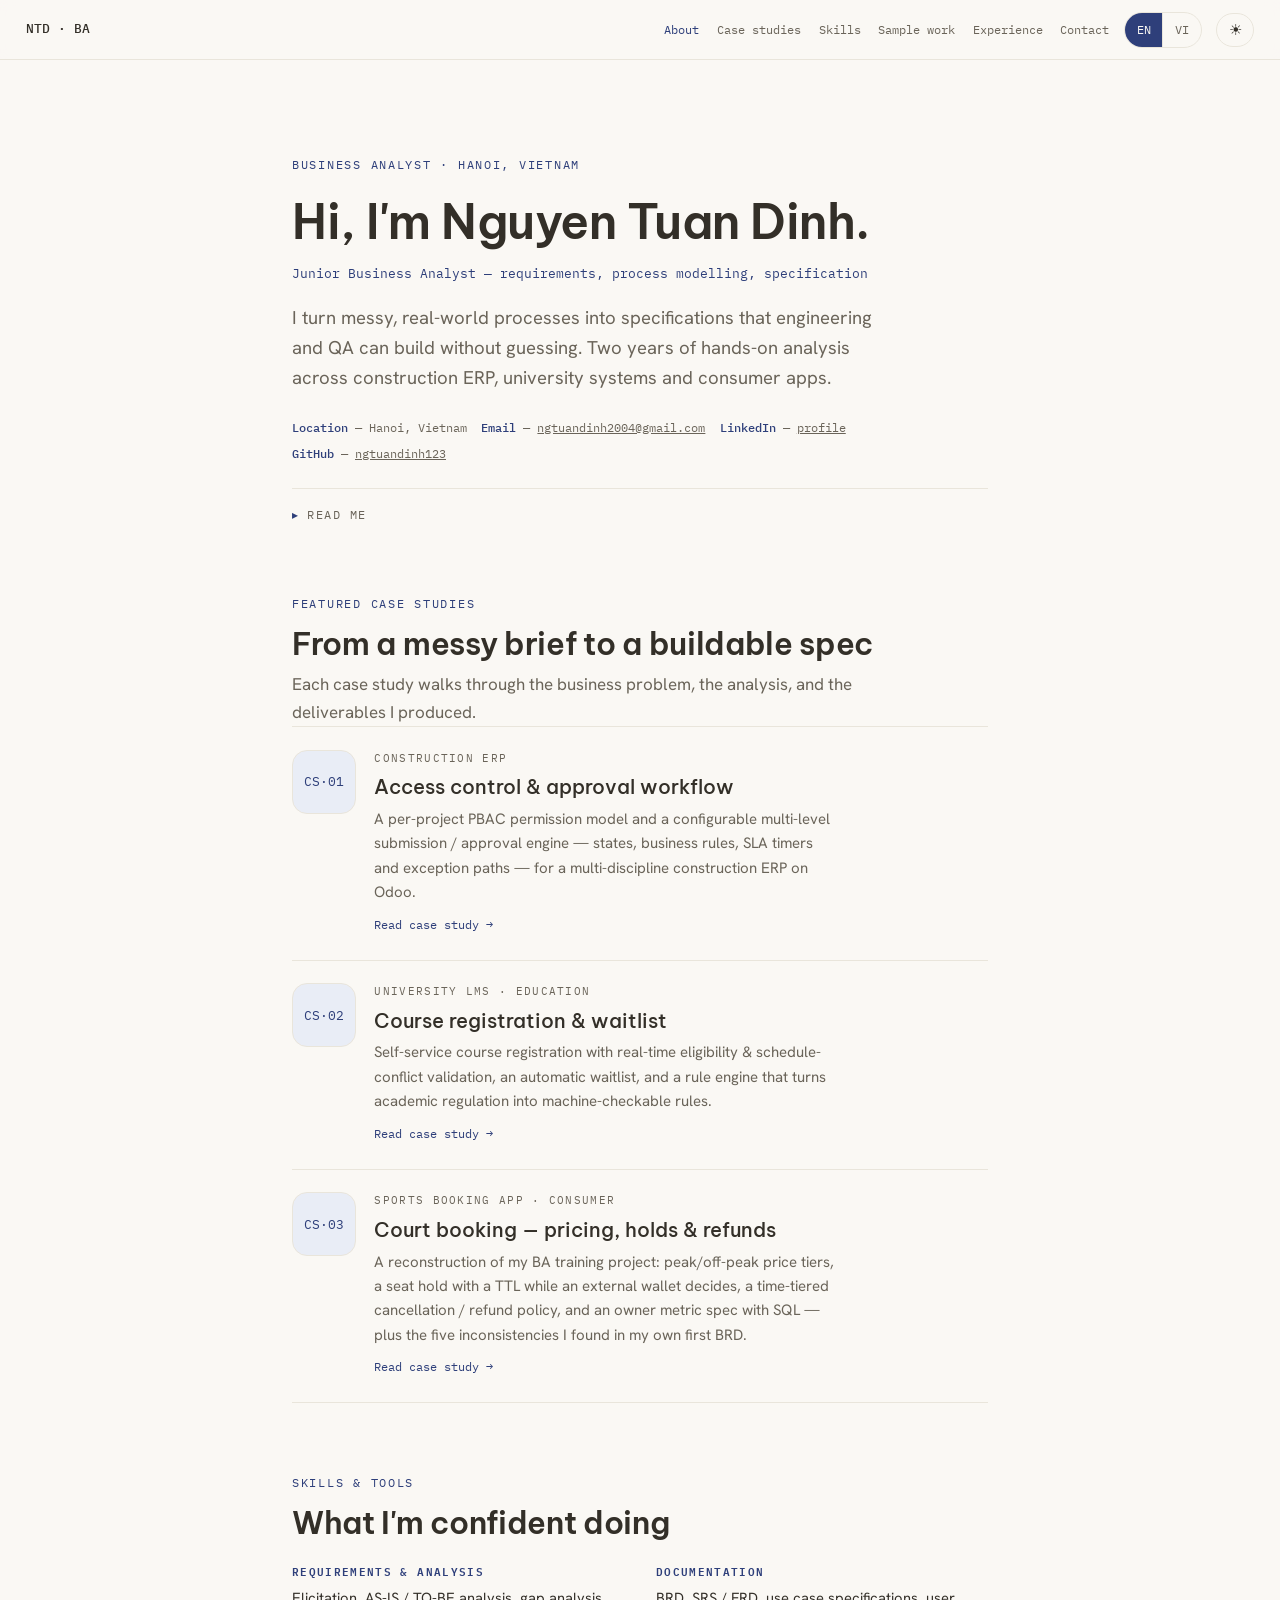
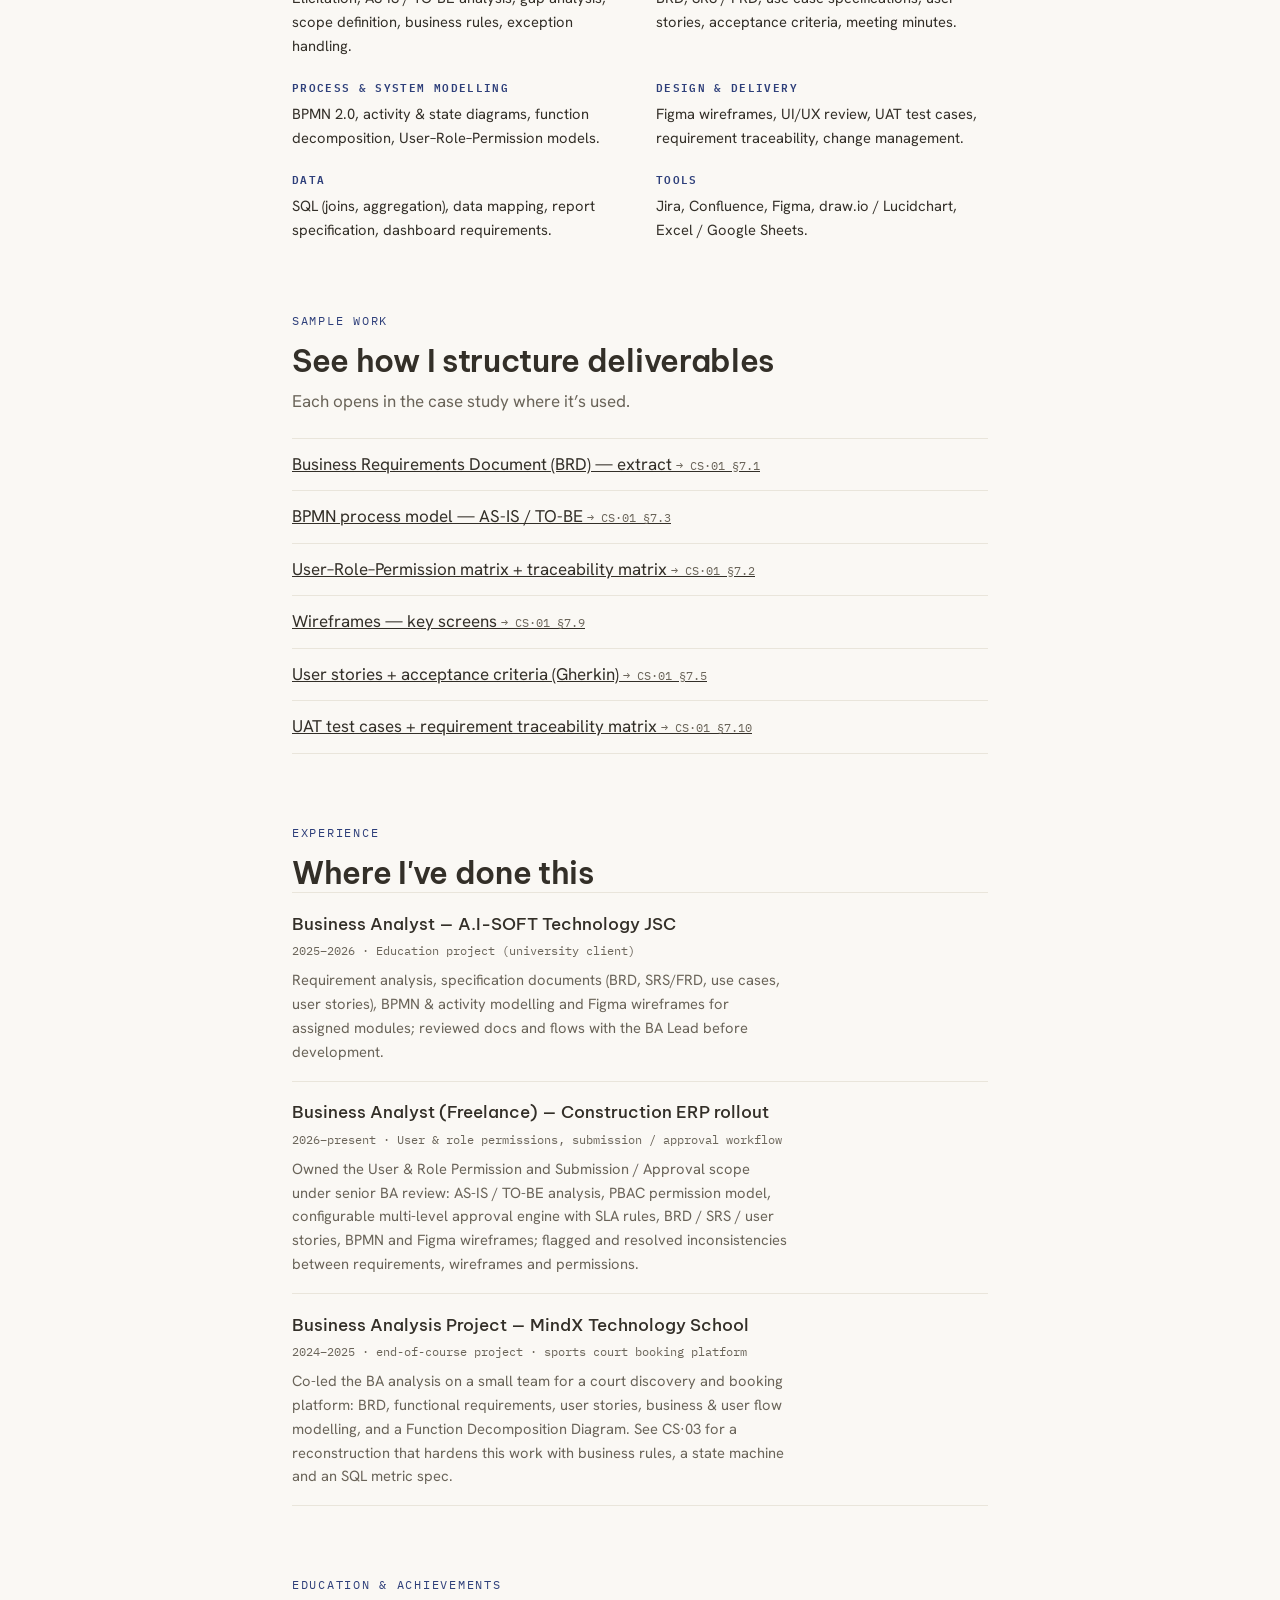
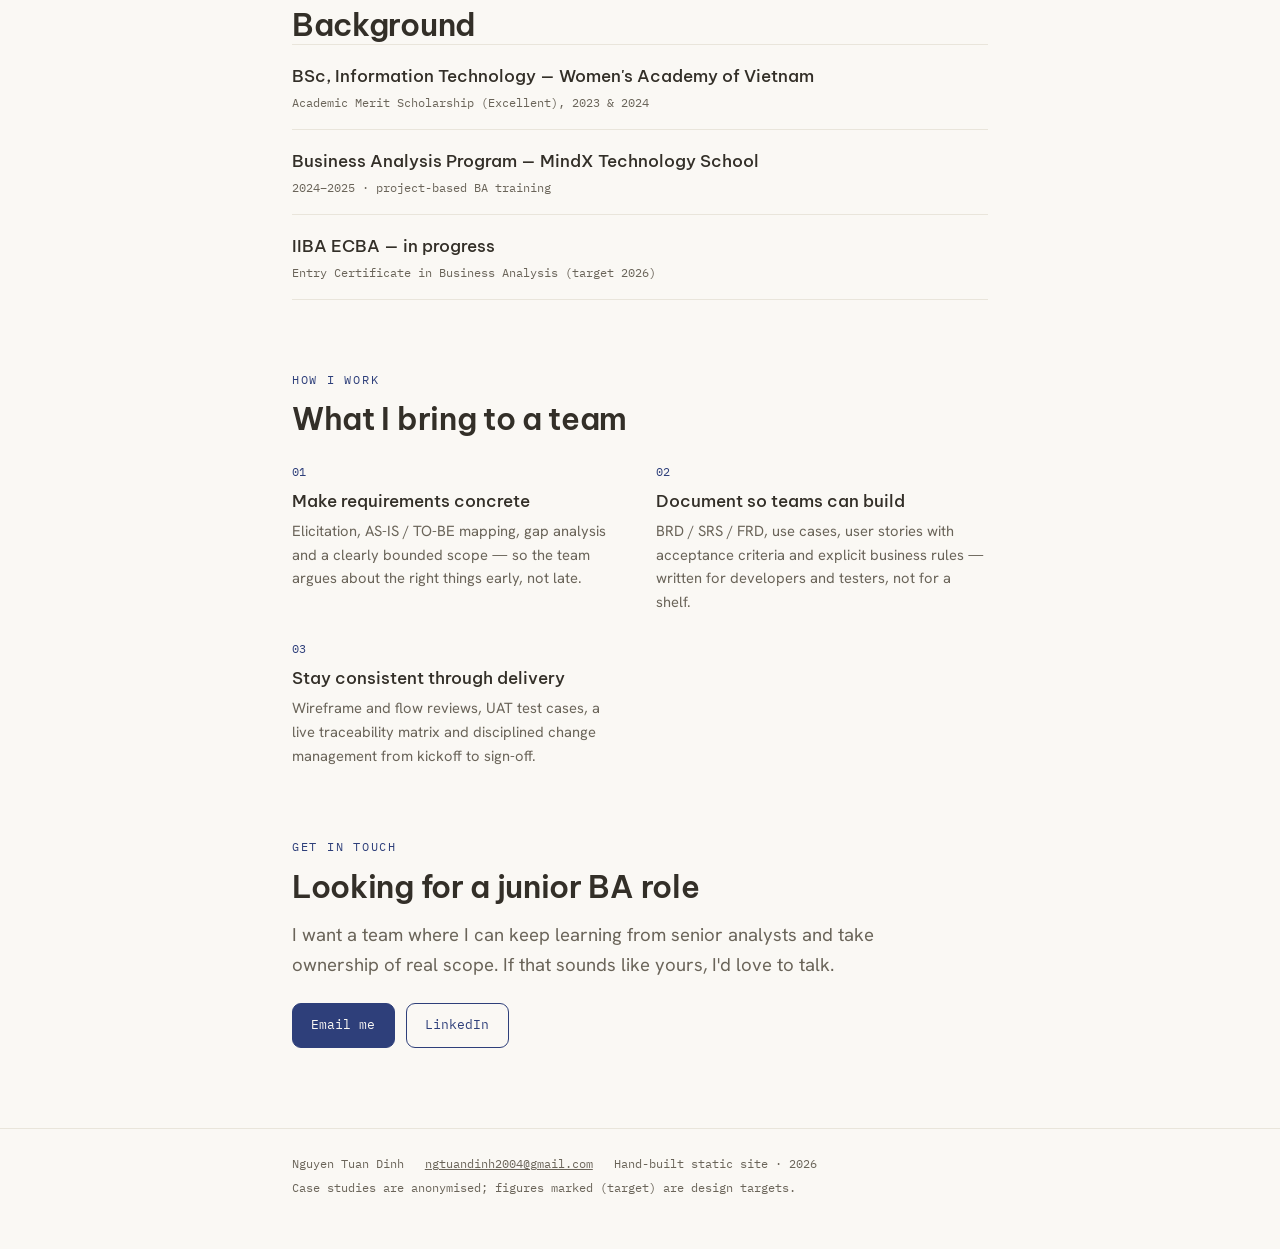
==== index.html @ 75a0de26 "Round-10 fixes: the last three orphans - CS3 AC-BK-03 (:801) and TC-03 (:899): VI still said Bấm "Đặ" ====
<!doctype html>
<html lang="en">
<head>
<meta charset="utf-8">
<meta name="viewport" content="width=device-width, initial-scale=1">
<title>Nguyễn Tuấn Định (Nguyen Tuan Dinh) — Business Analyst</title>
<meta name="description" content="Portfolio of Nguyễn Tuấn Định (Nguyen Tuan Dinh), a junior Business Analyst in Hanoi — requirements, process modelling and specification. Three end-to-end case studies.">
<meta property="og:type" content="website">
<meta property="og:site_name" content="Nguyễn Tuấn Định — BA Portfolio">
<meta property="og:title" content="Nguyễn Tuấn Định (Nguyen Tuan Dinh) — Business Analyst">
<meta property="og:description" content="Portfolio of Nguyễn Tuấn Định (Nguyen Tuan Dinh), a junior Business Analyst in Hanoi — requirements, process modelling and specification. Three end-to-end case studies.">
<meta property="og:url" content="https://ngtuandinh123.github.io/portfolio/">
<meta property="og:image" content="https://ngtuandinh123.github.io/portfolio/assets/og-card.png">
<meta name="twitter:card" content="summary_large_image">
<meta name="twitter:title" content="Nguyễn Tuấn Định (Nguyen Tuan Dinh) — Business Analyst">
<meta name="twitter:description" content="Portfolio of Nguyễn Tuấn Định (Nguyen Tuan Dinh), a junior Business Analyst in Hanoi — requirements, process modelling and specification. Three end-to-end case studies.">
<meta name="twitter:image" content="https://ngtuandinh123.github.io/portfolio/assets/og-card.png">
<link rel="preconnect" href="https://fonts.googleapis.com">
<link rel="preconnect" href="https://fonts.gstatic.com" crossorigin>
<link rel="stylesheet" href="https://fonts.googleapis.com/css2?family=Be+Vietnam+Pro:wght@400;500;600&family=Hanken+Grotesk:wght@400;500&family=IBM+Plex+Mono:wght@400;500&display=swap">
<link rel="stylesheet" href="assets/styles.css?v=31">
<script src="assets/app.js?v=31"></script>
</head>
<body>
<a class="skip" href="#main"><span data-lang="en">Skip to content</span><span data-lang="vi">Tới nội dung chính</span></a>

<nav class="nav">
  <a class="mark" href="index.html">NTD&nbsp;·&nbsp;BA</a>
  <span class="links">
    <a href="#about"><span data-lang="en">About</span><span data-lang="vi">Giới thiệu</span></a>
    <a href="#work"><span data-lang="en">Case studies</span><span data-lang="vi">Case study</span></a>
    <a href="#skills"><span data-lang="en">Skills</span><span data-lang="vi">Kỹ năng</span></a>
    <a href="#samples"><span data-lang="en">Sample work</span><span data-lang="vi">Sản phẩm mẫu</span></a>
    <a href="#experience"><span data-lang="en">Experience</span><span data-lang="vi">Kinh nghiệm</span></a>
    <a href="#contact"><span data-lang="en">Contact</span><span data-lang="vi">Liên hệ</span></a>
  </span>
  <span class="seg" role="group" aria-label="Language">
    <button type="button" data-set-lang="en">EN</button>
    <button type="button" data-set-lang="vi">VI</button>
  </span>
  <button class="tgl" type="button" data-toggle-theme aria-label="Toggle theme">☀</button>
</nav>

<main id="main">
  <div class="wrap">

    <!-- ABOUT / HERO -->
    <section class="hero sec" id="about" style="padding-top:clamp(2rem,5vw,3rem)">
      <p class="kicker">Business Analyst · <span data-lang="en">Hanoi, Vietnam</span><span data-lang="vi">Hà Nội, Việt Nam</span></p>
      <h1><span data-lang="en">Hi, I'm Nguyen Tuan Dinh.</span><span data-lang="vi">Xin chào, mình là Nguyễn Tuấn Định.</span></h1>
      <p class="role"><span data-lang="en">Junior Business Analyst — requirements, process modelling, specification</span><span data-lang="vi">Junior Business Analyst — phân tích yêu cầu, mô hình hoá quy trình, đặc tả</span></p>
      <p class="pitch lead">
        <span data-lang="en">I turn messy, real-world processes into specifications that engineering and QA can build without guessing. Two years of hands-on analysis across construction ERP, university systems and consumer apps.</span>
        <span data-lang="vi">Mình biến những quy trình thực tế còn rối thành tài liệu đặc tả rõ ràng — để dev và QA cứ thế làm, không phải đoán. Hai năm phân tích thực chiến trên ERP xây dựng, hệ thống đại học và ứng dụng người dùng cuối.</span>
      </p>

      <div class="chips" style="margin-top:1.5rem">
        <span><b><span data-lang="en">Location</span><span data-lang="vi">Địa điểm</span></b> — <span data-lang="en">Hanoi, Vietnam</span><span data-lang="vi">Hà Nội, Việt Nam</span></span>
        <span data-contact-item="email"><b>Email</b> — <a data-contact="email">email</a></span>
        <span data-contact-item="phone"><b><span data-lang="en">Phone</span><span data-lang="vi">Điện thoại</span></b> — <span data-contact="phone"></span></span>
        <span data-contact-item="linkedin"><b>LinkedIn</b> — <a data-contact="linkedin"><span data-lang="en">profile</span><span data-lang="vi">hồ sơ</span></a></span>
        <span data-contact-item="github"><b>GitHub</b> — <a data-contact="github">ngtuandinh123</a></span>
      </div>

      <details class="readme">
        <summary><span class="mk" aria-hidden="true">▸</span><span data-lang="en">Read me</span><span data-lang="vi">Đọc thêm</span></summary>
        <p data-lang="en">I studied Information Technology at the Women's Academy of Vietnam and moved into business analysis because I like being the person who makes ambiguous requirements concrete.</p>
        <p data-lang="vi">Mình học Công nghệ Thông tin tại Học viện Phụ nữ Việt Nam và chuyển sang phân tích nghiệp vụ vì mình thích được là người biến các yêu cầu mơ hồ thành cụ thể.</p>
        <p data-lang="en">On a project I own a slice of scope end to end: I run elicitation sessions, model the AS-IS and TO-BE processes in BPMN, write the BRD / SRS / use case specs, break work into user stories with acceptance criteria, design wireframes in Figma, and support UAT with test cases and a traceability matrix.</p>
        <p data-lang="vi">Trong một dự án, mình phụ trách trọn vẹn một phần phạm vi: tổ chức buổi khai thác yêu cầu, mô hình hoá quy trình AS-IS và TO-BE bằng BPMN, viết BRD / SRS / use case spec, chia việc thành user story kèm acceptance criteria, thiết kế wireframe trên Figma, và hỗ trợ UAT bằng test case và ma trận truy vết.</p>
        <p data-lang="en">I care a lot about consistency — catching the places where the requirement, the wireframe and the permission model quietly disagree, before they reach a developer.</p>
        <p data-lang="vi">Mình rất coi trọng tính nhất quán — phát hiện những chỗ mà yêu cầu, wireframe và mô hình phân quyền âm thầm mâu thuẫn với nhau, trước khi chúng đến tay lập trình viên.</p>
      </details>
    </section>

    <!-- WORK -->
    <section class="sec" id="work">
      <p class="kicker"><span data-lang="en">Featured case studies</span><span data-lang="vi">Case study tiêu biểu</span></p>
      <h2><span data-lang="en">From a messy brief to a buildable spec</span><span data-lang="vi">Từ đề bài còn mơ hồ đến đặc tả sẵn sàng phát triển</span></h2>
      <p class="sub"><span data-lang="en">Each case study walks through the business problem, the analysis, and the deliverables I produced.</span><span data-lang="vi">Mỗi case study đi qua bài toán nghiệp vụ, quá trình phân tích và các sản phẩm mình tạo ra.</span></p>

      <a class="proj" href="case-study-1.html">
        <div class="ptile">CS·01</div>
        <div>
          <div class="ptag"><span data-lang="en">Construction ERP</span><span data-lang="vi">ERP xây dựng</span></div>
          <div class="ptitle"><span data-lang="en">Access control &amp; approval workflow</span><span data-lang="vi">Phân quyền &amp; luồng phê duyệt đề trình</span></div>
          <p class="pdesc"><span data-lang="en">A per-project PBAC permission model and a configurable multi-level submission / approval engine — states, business rules, SLA timers and exception paths — for a multi-discipline construction ERP on Odoo.</span><span data-lang="vi">Mô hình phân quyền PBAC theo từng dự án và workflow phê duyệt đề trình cấu hình được, nhiều cấp — trạng thái, business rule, mốc SLA và các nhánh ngoại lệ — cho một hệ thống ERP xây dựng đa lĩnh vực nền Odoo.</span></p>
          <span class="pmore"><span data-lang="en">Read case study </span><span data-lang="vi">Xem case study </span><span class="ar">→</span></span>
        </div>
      </a>

      <a class="proj" href="case-study-2.html">
        <div class="ptile">CS·02</div>
        <div>
          <div class="ptag"><span data-lang="en">University LMS · Education</span><span data-lang="vi">Hệ thống LMS đại học · Giáo dục</span></div>
          <div class="ptitle"><span data-lang="en">Course registration &amp; waitlist</span><span data-lang="vi">Đăng ký học phần &amp; waitlist</span></div>
          <p class="pdesc"><span data-lang="en">Self-service course registration with real-time eligibility &amp; schedule-conflict validation, an automatic waitlist, and a rule engine that turns academic regulation into machine-checkable rules.</span><span data-lang="vi">Đăng ký học phần tự phục vụ với kiểm tra điều kiện &amp; trùng lịch theo thời gian thực, waitlist tự động, và rule engine biến quy chế đào tạo thành luật máy kiểm được.</span></p>
          <span class="pmore"><span data-lang="en">Read case study </span><span data-lang="vi">Xem case study </span><span class="ar">→</span></span>
        </div>
      </a>

      <a class="proj" href="case-study-3.html">
        <div class="ptile">CS·03</div>
        <div>
          <div class="ptag"><span data-lang="en">Sports booking app · Consumer</span><span data-lang="vi">App đặt sân · Người dùng cuối</span></div>
          <div class="ptitle"><span data-lang="en">Court booking — pricing, holds &amp; refunds</span><span data-lang="vi">Đặt sân — định giá, giữ chỗ &amp; hoàn tiền</span></div>
          <p class="pdesc"><span data-lang="en">A reconstruction of my BA training project: peak/off-peak price tiers, a seat hold with a TTL while an external wallet decides, a time-tiered cancellation / refund policy, and an owner metric spec with SQL — plus the five inconsistencies I found in my own first BRD.</span><span data-lang="vi">Bản dựng lại bài tập BA của mình: bậc giá cao/thấp điểm, giữ chỗ có TTL trong lúc chờ ví điện tử, chính sách huỷ / hoàn tiền theo mốc thời gian, và bộ chỉ số cho chủ sân kèm SQL — cùng năm điểm không nhất quán mình phát hiện trong chính bản BRD đầu tiên.</span></p>
          <span class="pmore"><span data-lang="en">Read case study </span><span data-lang="vi">Xem case study </span><span class="ar">→</span></span>
        </div>
      </a>
    </section>

    <!-- SKILLS -->
    <section class="sec" id="skills">
      <p class="kicker"><span data-lang="en">Skills &amp; tools</span><span data-lang="vi">Kỹ năng &amp; công cụ</span></p>
      <h2><span data-lang="en">What I'm confident doing</span><span data-lang="vi">Những việc mình làm tốt</span></h2>
      <div class="sgrid">
        <div><h4><span data-lang="en">Requirements &amp; analysis</span><span data-lang="vi">Yêu cầu &amp; phân tích</span></h4><p><span data-lang="en">Elicitation, AS-IS / TO-BE analysis, gap analysis, scope definition, business rules, exception handling.</span><span data-lang="vi">Khai thác yêu cầu, phân tích AS-IS / TO-BE, phân tích khoảng trống, xác định phạm vi, business rule, xử lý ngoại lệ.</span></p></div>
        <div><h4><span data-lang="en">Documentation</span><span data-lang="vi">Tài liệu</span></h4><p><span data-lang="en">BRD, SRS / FRD, use case specifications, user stories, acceptance criteria, meeting minutes.</span><span data-lang="vi">BRD, SRS / FRD, use case specification, user story, acceptance criteria, biên bản họp.</span></p></div>
        <div><h4><span data-lang="en">Process &amp; system modelling</span><span data-lang="vi">Mô hình hoá quy trình &amp; hệ thống</span></h4><p><span data-lang="en">BPMN 2.0, activity &amp; state diagrams, function decomposition, User–Role–Permission models.</span><span data-lang="vi">BPMN 2.0, activity &amp; state diagram, function decomposition, mô hình User–Role–Permission.</span></p></div>
        <div><h4><span data-lang="en">Design &amp; delivery</span><span data-lang="vi">Thiết kế &amp; triển khai</span></h4><p><span data-lang="en">Figma wireframes, UI/UX review, UAT test cases, requirement traceability, change management.</span><span data-lang="vi">Wireframe Figma, rà soát UI/UX, test case UAT, truy vết yêu cầu, quản lý thay đổi.</span></p></div>
        <div><h4><span data-lang="en">Data</span><span data-lang="vi">Dữ liệu</span></h4><p><span data-lang="en">SQL (joins, aggregation), data mapping, report specification, dashboard requirements.</span><span data-lang="vi">SQL (join, tổng hợp), ánh xạ dữ liệu, đặc tả báo cáo, yêu cầu dashboard.</span></p></div>
        <div><h4><span data-lang="en">Tools</span><span data-lang="vi">Công cụ</span></h4><p><span data-lang="en">Jira, Confluence, Figma, draw.io / Lucidchart, Excel / Google Sheets.</span><span data-lang="vi">Jira, Confluence, Figma, draw.io / Lucidchart, Excel / Google Sheets.</span></p></div>
      </div>
    </section>

    <!-- SAMPLE WORK -->
    <section class="sec" id="samples">
      <p class="kicker"><span data-lang="en">Sample work</span><span data-lang="vi">Sản phẩm mẫu</span></p>
      <h2><span data-lang="en">See how I structure deliverables</span><span data-lang="vi">Xem cách mình cấu trúc sản phẩm</span></h2>
      <p class="sub"><span data-lang="en">Each opens in the case study where it’s used.</span><span data-lang="vi">Mỗi mục mở ra ngay trong case study dùng nó.</span></p>
      <ul class="samples">
        <li><a href="case-study-1.html#d1"><span><span data-lang="en">Business Requirements Document (BRD) — extract</span><span data-lang="vi">Business Requirements Document (BRD) — trích đoạn</span></span> <span class="sfmt">→ CS·01 §7.1</span></a></li>
        <li><a href="case-study-1.html#d3"><span><span data-lang="en">BPMN process model — AS-IS / TO-BE</span><span data-lang="vi">Mô hình quy trình BPMN — AS-IS / TO-BE</span></span> <span class="sfmt">→ CS·01 §7.3</span></a></li>
        <li><a href="case-study-1.html#d2"><span><span data-lang="en">User–Role–Permission matrix + traceability matrix</span><span data-lang="vi">Ma trận User–Role–Permission + ma trận truy vết</span></span> <span class="sfmt">→ CS·01 §7.2</span></a></li>
        <li><a href="case-study-1.html#d9"><span><span data-lang="en">Wireframes — key screens</span><span data-lang="vi">Wireframe — các màn hình chính</span></span> <span class="sfmt">→ CS·01 §7.9</span></a></li>
        <li><a href="case-study-1.html#d5"><span><span data-lang="en">User stories + acceptance criteria (Gherkin)</span><span data-lang="vi">User story + acceptance criteria (Gherkin)</span></span> <span class="sfmt">→ CS·01 §7.5</span></a></li>
        <li><a href="case-study-1.html#d10"><span><span data-lang="en">UAT test cases + requirement traceability matrix</span><span data-lang="vi">Test case UAT + ma trận truy vết yêu cầu</span></span> <span class="sfmt">→ CS·01 §7.10</span></a></li>
      </ul>
    </section>

    <!-- EXPERIENCE -->
    <section class="sec" id="experience">
      <p class="kicker"><span data-lang="en">Experience</span><span data-lang="vi">Kinh nghiệm</span></p>
      <h2><span data-lang="en">Where I've done this</span><span data-lang="vi">Nơi mình đã làm</span></h2>
      <div class="item">
        <div class="h">Business Analyst — A.I-SOFT Technology JSC</div>
        <div class="meta"><span data-lang="en">2025–2026 · Education project (university client)</span><span data-lang="vi">2025–2026 · Dự án giáo dục (khách hàng đại học)</span></div>
        <p data-lang="en">Requirement analysis, specification documents (BRD, SRS/FRD, use cases, user stories), BPMN &amp; activity modelling and Figma wireframes for assigned modules; reviewed docs and flows with the BA Lead before development.</p>
        <p data-lang="vi">Phân tích yêu cầu, tài liệu đặc tả (BRD, SRS/FRD, use case, user story), mô hình hoá BPMN &amp; activity và wireframe Figma cho các module được giao; rà soát tài liệu và luồng với BA Lead trước khi phát triển.</p>
      </div>
      <div class="item">
        <div class="h"><span data-lang="en">Business Analyst (Freelance) — Construction ERP rollout</span><span data-lang="vi">Business Analyst (Freelance) — Triển khai ERP xây dựng</span></div>
        <div class="meta"><span data-lang="en">2026–present · User &amp; role permissions, submission / approval workflow</span><span data-lang="vi">2026–nay · Phân quyền người dùng &amp; vai trò, luồng gửi trình / phê duyệt</span></div>
        <p data-lang="en">Owned the User &amp; Role Permission and Submission / Approval scope under senior BA review: AS-IS / TO-BE analysis, PBAC permission model, configurable multi-level approval engine with SLA rules, BRD / SRS / user stories, BPMN and Figma wireframes; flagged and resolved inconsistencies between requirements, wireframes and permissions.</p>
        <p data-lang="vi">Phụ trách phạm vi Phân quyền Người dùng &amp; Vai trò và Gửi trình / Phê duyệt dưới sự rà soát của Senior BA: phân tích AS-IS / TO-BE, mô hình phân quyền PBAC, workflow phê duyệt nhiều cấp cấu hình được kèm quy tắc SLA, BRD / SRS / user story, BPMN và wireframe Figma; phát hiện và xử lý các điểm chưa nhất quán giữa yêu cầu, wireframe và phân quyền.</p>
      </div>
      <div class="item">
        <div class="h"><span data-lang="en">Business Analysis Project — MindX Technology School</span><span data-lang="vi">Dự án Phân tích Nghiệp vụ — MindX Technology School</span></div>
        <div class="meta"><span data-lang="en">2024–2025 · end-of-course project · sports court booking platform</span><span data-lang="vi">2024–2025 · bài tập cuối khoá · nền tảng đặt sân thể thao</span></div>
        <p data-lang="en">Co-led the BA analysis on a small team for a court discovery and booking platform: BRD, functional requirements, user stories, business &amp; user flow modelling, and a Function Decomposition Diagram. See CS·03 for a reconstruction that hardens this work with business rules, a state machine and an SQL metric spec.</p>
        <p data-lang="vi">Cùng phụ trách phần phân tích nghiệp vụ trong một nhóm nhỏ cho nền tảng tìm và đặt sân: BRD, functional requirements, user story, mô hình hoá business &amp; user flow, và Function Decomposition Diagram. Xem CS·03 cho bản dựng lại có bổ sung business rules, state machine và đặc tả chỉ số bằng SQL.</p>
      </div>
    </section>

    <!-- EDUCATION -->
    <section class="sec" id="education">
      <p class="kicker"><span data-lang="en">Education &amp; achievements</span><span data-lang="vi">Học vấn &amp; thành tích</span></p>
      <h2><span data-lang="en">Background</span><span data-lang="vi">Nền tảng</span></h2>
      <div class="item">
        <div class="h"><span data-lang="en">BSc, Information Technology — Women's Academy of Vietnam</span><span data-lang="vi">Cử nhân Công nghệ Thông tin — Học viện Phụ nữ Việt Nam</span></div>
        <div class="meta"><span data-lang="en">Academic Merit Scholarship (Excellent), 2023 &amp; 2024</span><span data-lang="vi">Học bổng Khuyến khích học tập (Xuất sắc), 2023 &amp; 2024</span></div>
      </div>
      <div class="item">
        <div class="h"><span data-lang="en">Business Analysis Program — MindX Technology School</span><span data-lang="vi">Chương trình Phân tích Nghiệp vụ — MindX Technology School</span></div>
        <div class="meta"><span data-lang="en">2024–2025 · project-based BA training</span><span data-lang="vi">2024–2025 · đào tạo BA theo dự án</span></div>
      </div>
      <div class="item">
        <div class="h">IIBA ECBA — <span data-lang="en">in progress</span><span data-lang="vi">đang học</span></div>
        <div class="meta"><span data-lang="en">Entry Certificate in Business Analysis (target 2026)</span><span data-lang="vi">Entry Certificate in Business Analysis (mục tiêu 2026)</span></div>
      </div>
    </section>

    <!-- HOW I WORK -->
    <section class="sec" id="offer">
      <p class="kicker"><span data-lang="en">How I work</span><span data-lang="vi">Cách mình làm việc</span></p>
      <h2><span data-lang="en">What I bring to a team</span><span data-lang="vi">Mình mang lại gì cho đội</span></h2>
      <div class="hgrid">
        <div>
          <div class="hnum">01</div>
          <div class="htitle"><span data-lang="en">Make requirements concrete</span><span data-lang="vi">Biến yêu cầu mơ hồ thành cụ thể</span></div>
          <p class="htext"><span data-lang="en">Elicitation, AS-IS / TO-BE mapping, gap analysis and a clearly bounded scope — so the team argues about the right things early, not late.</span><span data-lang="vi">Khai thác yêu cầu, vẽ AS-IS / TO-BE, phân tích khoảng trống và phạm vi được giới hạn rõ ràng — để đội tranh luận đúng việc từ sớm, chứ không phải khi đã muộn.</span></p>
        </div>
        <div>
          <div class="hnum">02</div>
          <div class="htitle"><span data-lang="en">Document so teams can build</span><span data-lang="vi">Viết tài liệu để đội bắt tay vào làm được ngay</span></div>
          <p class="htext"><span data-lang="en">BRD / SRS / FRD, use cases, user stories with acceptance criteria and explicit business rules — written for developers and testers, not for a shelf.</span><span data-lang="vi">BRD / SRS / FRD, use case, user story kèm acceptance criteria và business rule rõ ràng — viết cho lập trình viên và tester, không phải để cất tủ.</span></p>
        </div>
        <div>
          <div class="hnum">03</div>
          <div class="htitle"><span data-lang="en">Stay consistent through delivery</span><span data-lang="vi">Giữ nhất quán suốt quá trình triển khai</span></div>
          <p class="htext"><span data-lang="en">Wireframe and flow reviews, UAT test cases, a live traceability matrix and disciplined change management from kickoff to sign-off.</span><span data-lang="vi">Rà soát wireframe và luồng, test case UAT, ma trận truy vết cập nhật liên tục và quản lý thay đổi chặt chẽ từ khởi động đến nghiệm thu.</span></p>
        </div>
      </div>
    </section>

    <!-- CONTACT -->
    <section class="sec" id="contact">
      <p class="kicker"><span data-lang="en">Get in touch</span><span data-lang="vi">Liên hệ</span></p>
      <h2><span data-lang="en">Looking for a junior BA role</span><span data-lang="vi">Đang tìm một vị trí Junior BA</span></h2>
      <p class="lead" style="margin-top:.9rem">
        <span data-lang="en">I want a team where I can keep learning from senior analysts and take ownership of real scope. If that sounds like yours, I'd love to talk.</span>
        <span data-lang="vi">Mình muốn một đội nơi mình được học từ các analyst nhiều kinh nghiệm và được phụ trách một phần phạm vi thật. Nếu đội của bạn như vậy, rất mong được trao đổi.</span>
      </p>
      <div class="actions">
        <a class="btn" data-contact="email"><span data-lang="en">Email me</span><span data-lang="vi">Gửi email</span></a>
        <a class="btn ghost" data-contact-item="cv" data-contact="cv"><span data-lang="en">Download CV (PDF)</span><span data-lang="vi">Tải CV (PDF)</span></a>
        <a class="btn ghost" data-contact-item="linkedin" data-contact="linkedin">LinkedIn</a>
      </div>
    </section>

  </div>

  <footer>
    <div class="wrap">
      <div class="f">
        <span><span data-lang="en">Nguyen Tuan Dinh</span><span data-lang="vi">Nguyễn Tuấn Định</span></span>
        <span data-contact-item="email"><a data-contact="email">email</a></span>
        <span><span data-lang="en">Hand-built static site · 2026</span><span data-lang="vi">Trang tĩnh tự code · 2026</span></span>
        <span><span data-lang="en">Case studies are anonymised; figures marked (target) are design targets.</span><span data-lang="vi">Case study đã ẩn danh; số liệu gắn nhãn (target) là mục tiêu thiết kế.</span></span>
      </div>
    </div>
  </footer>
</main>

</body>
</html>
---- assets/styles.css ----
/* ============================================================
   Nguyen Tuan Dinh — BA Portfolio · shared stylesheet
   Notion-inspired: warm ground, indigo accent, 3 typefaces
   ============================================================ */

*,*::before,*::after{box-sizing:border-box}
html,body{margin:0;padding:0}

:root{
  --paper:#faf8f4; --surface:#ffffff; --surface-2:#f2efe8;
  --ink:#332f28; --ink-soft:#6a6459; --ink-faint:#948d80;
  --line:#e9e5db; --line-strong:#d9d3c6;
  --accent:#2e3f7a; --accent-tint:#e9edf6;
  --callout:#f7f3e8; --callout-line:#e9dfc6;
  --note:#9d2795; --note-tint:#f9edf8;
  --ok:#1a7f4b; --ok-tint:#e6f4ec;
  --warn:#a5730c; --warn-tint:#f9f0da;
  --bad:#b23b3b; --bad-tint:#fbecec;
  --dg-node-bg:#f0eee9; --dg-node-line:#b0a898;
  --fh:"Be Vietnam Pro",system-ui,-apple-system,"Segoe UI",sans-serif;
  --fb:"Hanken Grotesk",system-ui,-apple-system,"Segoe UI",sans-serif;
  --fm:"IBM Plex Mono",ui-monospace,SFMono-Regular,monospace;
  --wrap:760px;
}
@media (prefers-color-scheme:dark){
  :root:not([data-theme="light"]){
    --paper:#1a1a18; --surface:#232220; --surface-2:#2b2925;
    --ink:#e9e5dd; --ink-soft:#a49d90; --ink-faint:#7c766b;
    --line:#2e2c28; --line-strong:#3b3833;
    --accent:#a9b7e6; --accent-tint:#232838;
    --callout:#26231b; --callout-line:#3a352a;
    --note:#e879f9; --note-tint:#2a1f2b;
    --ok:#5cc98b; --ok-tint:#16281e;
    --warn:#e0b458; --warn-tint:#2b2413;
    --bad:#e58a8a; --bad-tint:#2c1a1a;
    --dg-node-bg:#38372f; --dg-node-line:#6b6457;
  }
}
:root[data-theme="dark"]{
  --paper:#1a1a18; --surface:#232220; --surface-2:#2b2925;
  --ink:#e9e5dd; --ink-soft:#a49d90; --ink-faint:#7c766b;
  --line:#2e2c28; --line-strong:#3b3833;
  --accent:#a9b7e6; --accent-tint:#232838;
  --callout:#26231b; --callout-line:#3a352a;
  --note:#e879f9; --note-tint:#2a1f2b;
  --ok:#5cc98b; --ok-tint:#16281e;
  --warn:#e0b458; --warn-tint:#2b2413;
  --bad:#e58a8a; --bad-tint:#2c1a1a;
  --dg-node-bg:#38372f; --dg-node-line:#6b6457;
}

body{
  background:var(--paper); color:var(--ink);
  font-family:var(--fb); font-size:17px; line-height:1.62;
  -webkit-font-smoothing:antialiased;
}
@media (prefers-reduced-motion:no-preference){ html{scroll-behavior:smooth} }
a{color:inherit}
::selection{background:var(--accent-tint)}
img,svg{max-width:100%}

/* ---- language visibility ---- */
:root:not([data-lang="vi"]) body [data-lang="vi"]{display:none}
:root[data-lang="vi"] body [data-lang="en"]{display:none}

/* ---- layout ---- */
.wrap{max-width:var(--wrap); margin:0 auto; padding:0 clamp(1.25rem,5vw,2rem)}
.wrap.wide{max-width:960px}

/* ---- top nav ---- */
.nav{
  position:fixed; inset:0 0 auto 0; height:60px; z-index:50;
  display:flex; align-items:center; gap:.9rem;
  padding:0 clamp(1rem,4vw,1.6rem);
  background:color-mix(in srgb,var(--paper) 88%,transparent);
  backdrop-filter:blur(8px); -webkit-backdrop-filter:blur(8px);
  border-bottom:1px solid var(--line);
}
.nav .mark{font-family:var(--fm); font-size:.8rem; font-weight:500; text-decoration:none; white-space:nowrap}
.nav .links{display:flex; gap:1.1rem; margin-left:auto; font-family:var(--fm); font-size:.76rem}
.nav .links a{text-decoration:none; color:var(--ink-soft)}
.nav .links a:hover{color:var(--accent)}
.nav .links a[aria-current]{color:var(--accent)}
.nav .seg{display:inline-flex; flex:0 0 auto; border:1px solid var(--line); border-radius:999px; overflow:hidden}
.nav .seg button{appearance:none; border:0; background:transparent; color:var(--ink-soft); font:inherit; font-family:var(--fm); font-size:.72rem; padding:.5rem .74rem; min-height:34px; cursor:pointer; line-height:1}
.nav .seg button + button{border-left:1px solid var(--line)}
.nav .seg button[aria-pressed="true"]{background:var(--accent); color:var(--paper)}
.nav .tgl{appearance:none; flex:0 0 auto; border:1px solid var(--line); background:transparent; color:var(--ink); font-size:.95rem; width:38px; height:34px; border-radius:999px; cursor:pointer; line-height:1; display:inline-flex; align-items:center; justify-content:center}
.nav button:focus-visible, .nav a:focus-visible, a:focus-visible, button:focus-visible{outline:2px solid var(--accent); outline-offset:2px; border-radius:3px}
@media (max-width:760px){
  .nav{gap:.55rem}
  .nav .mark{flex:0 0 auto}
  .nav .links{margin-left:0; flex:1 1 auto; min-width:0; gap:.85rem; overflow-x:auto; scrollbar-width:none; -ms-overflow-style:none; -webkit-overflow-scrolling:touch;
    -webkit-mask-image:linear-gradient(90deg,#000 calc(100% - 22px),transparent);
    mask-image:linear-gradient(90deg,#000 calc(100% - 22px),transparent)}
  .nav .links::-webkit-scrollbar{display:none}
  .nav .links a{white-space:nowrap}
}

/* skip link — off-screen via transform until keyboard-focused */
.skip{position:fixed; left:8px; top:8px; z-index:100; background:var(--accent); color:var(--paper); font-family:var(--fm); font-size:.8rem; padding:.5rem .9rem; border-radius:8px; text-decoration:none; transform:translateY(-160%); transition:transform .16s ease}
.skip:focus, .skip:focus-visible{transform:translateY(0)}
@media (prefers-reduced-motion:reduce){ .skip{transition:none} }

main{padding-top:calc(60px + clamp(1.5rem,5vw,3rem))}

/* ---- section rhythm ---- */
.sec{padding-top:clamp(2.6rem,7vw,4.4rem); scroll-margin-top:78px}
.kicker{font-family:var(--fm); font-size:.72rem; text-transform:uppercase; letter-spacing:.15em; color:var(--accent); margin:0 0 .7rem}
h1,h2,h3,h4{font-family:var(--fh); font-weight:600; letter-spacing:-.01em; text-wrap:balance}
h1{font-size:clamp(2rem,5.5vw,3rem); line-height:1.14; margin:0}
h2{font-size:clamp(1.4rem,3.6vw,1.95rem); line-height:1.22; margin:0}
h3{font-size:1.26rem; line-height:1.3; margin:2rem 0 .5rem}
h4{font-size:1.06rem; line-height:1.32; margin:1.4rem 0 .4rem}
p{margin:.9rem 0 0}
.sub{color:var(--ink-soft); margin:.5rem 0 0; max-width:62ch}
.lead{font-size:clamp(1.03rem,2.3vw,1.16rem); color:var(--ink-soft); max-width:60ch}

/* ---- callouts ---- */
.callout{
  display:flex; gap:.75rem; align-items:flex-start;
  background:var(--callout); border:1px solid var(--callout-line);
  border-radius:12px; padding:.95rem 1.15rem; font-size:.92rem; color:var(--ink-soft);
  max-width:64ch;
}
.callout .ic{flex:0 0 auto; font-size:1rem; line-height:1.5}
.note-box{
  background:var(--note-tint); border:1px solid color-mix(in srgb,var(--note) 40%,transparent);
  border-radius:10px; padding:.85rem 1.1rem; font-size:.9rem; margin:1.1rem 0 0;
}
.note-box b{color:var(--note)}

/* ---- buttons / chips ---- */
.btn{font-family:var(--fm); font-size:.8rem; text-decoration:none; padding:.7rem 1.15rem; border-radius:9px; border:1px solid var(--accent); background:var(--accent); color:var(--paper); display:inline-block}
.btn.ghost{background:transparent; color:var(--accent)}
.actions{display:flex; gap:.7rem; flex-wrap:wrap; margin-top:1.4rem}
.chips{display:flex; flex-wrap:wrap; gap:.35rem .9rem; font-family:var(--fm); font-size:.78rem; color:var(--ink-soft)}
.chips b{color:var(--accent); font-weight:500}

/* ---- tables ---- */
.tbl-scroll{overflow-x:auto; margin-top:1.2rem; border:1px solid var(--line); border-radius:10px}
table{width:100%; border-collapse:collapse; font-size:.88rem; background:var(--surface)}
thead th{
  text-align:left; font-family:var(--fm); font-size:.68rem; text-transform:uppercase;
  letter-spacing:.08em; color:var(--ink-soft); font-weight:500;
  border-bottom:2px solid var(--line-strong); padding:.6rem .8rem; white-space:nowrap;
}
tbody td{border-bottom:1px solid var(--line); padding:.6rem .8rem; vertical-align:top}
tbody tr:last-child td{border-bottom:0}
td code, p code, li code{font-family:var(--fm); font-size:.85em; background:var(--surface-2); padding:.05em .35em; border-radius:4px}
.t-center{text-align:center}
.yes{color:var(--ok); font-weight:600}
.no{color:var(--bad)}
.maybe{color:var(--warn)}

/* ---- code / gherkin ---- */
pre.code{
  font-family:var(--fm); font-size:.82rem; line-height:1.6;
  background:var(--surface-2); border:1px solid var(--line);
  border-radius:8px; padding:.9rem 1rem; overflow-x:auto; margin:1rem 0 0;
  white-space:pre-wrap; word-break:break-word;
}
/* alignment-critical blocks (trees, flow diagrams, SQL): keep columns, scroll instead of wrap */
pre.code.fixed{white-space:pre; word-break:normal}
pre.code .kw{color:var(--accent); font-weight:600}
.tbl-scroll:focus-visible, .diagram-scroll:focus-visible, pre.code:focus-visible{
  outline:2px solid var(--accent); outline-offset:2px;
}
/* fade the trailing edge of anything that actually scrolls sideways (set by app.js) */
[data-scroll-region]{
  -webkit-mask-image:linear-gradient(90deg,#000 calc(100% - 20px),transparent);
  mask-image:linear-gradient(90deg,#000 calc(100% - 20px),transparent);
}

/* ---- story cards ---- */
.story{border-top:1px solid var(--line); padding:1.2rem 0}
.story:first-of-type{border-top:0}
.story .title{font-family:var(--fh); font-weight:500; font-size:1.05rem}
.story .refs{font-family:var(--fm); font-size:.72rem; color:var(--ink-soft); margin-top:.5rem}

/* ---- diagram figures ---- */
figure.diagram{margin:1.4rem 0 0; border:1px solid var(--line); border-radius:12px; background:var(--surface); padding:1rem}
figure.diagram svg{display:block; width:100%; height:auto}
figure.diagram figcaption{font-family:var(--fm); font-size:.72rem; color:var(--ink-soft); margin-top:.6rem; text-align:center}
.diagram-scroll{overflow-x:auto}
/* wireframe annotations — lifted out of the SVG so they reflow, translate and read to AT */
.wf-notes{margin:.85rem 0 0; padding:0; list-style:none; counter-reset:wfn}
.wf-notes li{position:relative; padding-left:1.7rem; margin:.4rem 0; font-size:.86rem; line-height:1.5; color:var(--ink-soft); max-width:34rem}
.wf-notes li::before{counter-increment:wfn; content:counter(wfn); position:absolute; left:0; top:.1rem; width:1.15rem; height:1.15rem; border-radius:50%; background:var(--note); color:var(--paper); font-family:var(--fm); font-size:.68rem; font-weight:600; display:grid; place-items:center}
.wf-notes code{font-size:.9em; background:var(--surface-2); padding:.05em .3em; border-radius:3px}
/* state-name key under a state-machine figure (VI only — glosses the English constants) */
.dg-key{font-family:var(--fm); font-size:.72rem; color:var(--ink-soft); line-height:1.75; margin:.55rem 0 0; max-width:62ch}
.dg-key b{color:var(--ink); font-weight:500}
/* prev / next case-study nav at the foot of a case study */
.cs-more{display:flex; flex-wrap:wrap; align-items:baseline; gap:.9rem 1.6rem; margin-top:2.2rem; padding-top:1.4rem; border-top:1px solid var(--line); font-family:var(--fm); font-size:.78rem}
.cs-more a{color:var(--ink-soft); text-decoration:none}
.cs-more a:hover{color:var(--accent)}
.cs-more .nx{margin-left:auto; text-align:right}
/* diagram palette hooks (SVG uses these via CSS vars) */
.dg-stroke{stroke:var(--dg-node-line)}
.dg-fill{fill:var(--dg-node-bg)}
.dg-fill-2{fill:var(--surface)}
.dg-text{fill:var(--ink)}
.dg-text-soft{fill:var(--ink-soft)}
.dg-accent{fill:var(--accent)}
.dg-accent-stroke{stroke:var(--accent)}
.dg-ok{fill:var(--ok-tint); stroke:var(--ok)}
.dg-bad{fill:var(--bad-tint); stroke:var(--bad)}
.dg-warn{fill:var(--warn-tint); stroke:var(--warn)}
.dg-note{fill:var(--note); stroke:var(--note)}
.dg-note-line{stroke:var(--note); stroke-dasharray:4 3}

/* ---- overview / definition list ---- */
.dl{display:grid; grid-template-columns:minmax(120px,180px) 1fr; gap:0; margin-top:1.2rem; border:1px solid var(--line); border-radius:10px; overflow:hidden}
.dl dt{font-family:var(--fm); font-size:.72rem; text-transform:uppercase; letter-spacing:.08em; color:var(--ink-soft); padding:.7rem .9rem; background:var(--surface-2); border-bottom:1px solid var(--line)}
.dl dd{margin:0; padding:.7rem .9rem; font-size:.92rem; border-bottom:1px solid var(--line)}
.dl dt:last-of-type, .dl dd:last-of-type{border-bottom:0}
@media (max-width:560px){ .dl{grid-template-columns:1fr} .dl dt{border-bottom:0} }

/* ---- TL;DR box ---- */
.tldr{background:var(--surface); border:1px solid var(--line); border-left:3px solid var(--accent); border-radius:8px; padding:1.1rem 1.3rem; margin-top:1.4rem}
.tldr ul{margin:.4rem 0 0; padding-left:1.1rem}
.tldr li{margin:.3rem 0; font-size:.93rem}
.tldr .read-one{margin-top:.8rem; font-size:.9rem; font-style:italic; color:var(--ink-soft)}

/* ---- lists ---- */
ol.steps{margin:1rem 0 0; padding-left:1.3rem}
ol.steps li{margin:.5rem 0}
ul.plain{list-style:none; padding:0; margin:1rem 0 0}
ul.plain li{padding:.55rem 0; border-top:1px solid var(--line); font-size:.93rem}
ul.plain li:first-child{border-top:0}

/* ---- footer ---- */
footer{margin-top:clamp(3rem,9vw,5rem); border-top:1px solid var(--line); padding:1.6rem 0 3.2rem}
footer .f{font-family:var(--fm); font-size:.74rem; color:var(--ink-soft); display:flex; flex-wrap:wrap; gap:.3rem 1.3rem}

/* ---- homepage-specific ---- */
.hero h1{margin-top:1.3rem}
.hero .role{font-family:var(--fm); font-size:.82rem; color:var(--accent); margin:.8rem 0 0}
.hero .pitch{margin-top:1.15rem}
details.readme{margin-top:1.6rem; border-top:1px solid var(--line); padding-top:1rem}
details.readme summary{display:flex; align-items:center; gap:.5rem; cursor:pointer; list-style:none; font-family:var(--fm); font-size:.76rem; text-transform:uppercase; letter-spacing:.12em; color:var(--ink-soft)}
details.readme summary::-webkit-details-marker{display:none}
details.readme summary .mk{transition:transform .2s ease; color:var(--accent)}
details.readme[open] summary .mk{transform:rotate(90deg)}
details.readme p:first-of-type{margin-top:1rem}
@media (prefers-reduced-motion:reduce){ details.readme summary .mk{transition:none} }

.proj{display:grid; grid-template-columns:64px 1fr; gap:1.15rem; text-decoration:none; padding:1.4rem 0; border-top:1px solid var(--line)}
.proj:last-of-type{border-bottom:1px solid var(--line)}
.ptile{width:64px; height:64px; border-radius:15px; border:1px solid var(--line); background:var(--accent-tint); display:grid; place-items:center; font-family:var(--fm); font-size:.82rem; color:var(--accent)}
.ptag{font-family:var(--fm); font-size:.68rem; text-transform:uppercase; letter-spacing:.12em; color:var(--ink-soft)}
.ptitle{font-family:var(--fh); font-weight:500; font-size:1.22rem; margin:.25rem 0; transition:color .15s ease}
.pdesc{font-size:.94rem; color:var(--ink-soft); max-width:58ch; margin:0}
.pmore{display:inline-block; margin-top:.65rem; font-family:var(--fm); font-size:.75rem; color:var(--accent)}
.pmore .ar{display:inline-block; transition:transform .15s ease}
.proj:hover .ptitle{color:var(--accent)}
.proj:hover .pmore .ar{transform:translateX(4px)}
.proj.is-soon{cursor:default}
.proj.is-soon .ptile,.proj.is-soon .ptitle,.proj.is-soon .pdesc{opacity:.62}
.proj.is-soon .pmore{color:var(--ink-faint)}
@media (prefers-reduced-motion:reduce){ .ptitle,.pmore .ar{transition:none} }
@media (max-width:540px){ .proj{grid-template-columns:1fr; gap:.4rem} .ptile{width:44px; height:44px; border-radius:11px; font-size:.7rem} }

.sgrid{display:grid; grid-template-columns:repeat(auto-fit,minmax(215px,1fr)); gap:1.4rem 2rem; margin-top:1.4rem}
.sgrid h4{font-family:var(--fm); font-size:.7rem; text-transform:uppercase; letter-spacing:.12em; color:var(--accent); margin:0 0 .45rem}
.sgrid p{margin:0; font-size:.92rem}

.samples{list-style:none; padding:0; margin:1.4rem 0 0}
.samples li{display:flex; justify-content:space-between; align-items:baseline; gap:1rem; padding:.75rem 0; border-top:1px solid var(--line)}
.samples li:last-child{border-bottom:1px solid var(--line)}
.samples .sfmt{font-family:var(--fm); font-size:.72rem; color:var(--ink-soft); white-space:nowrap}

.item{padding:1.05rem 0; border-top:1px solid var(--line)}
.item:last-of-type{border-bottom:1px solid var(--line)}
.item .h{font-family:var(--fh); font-weight:500; font-size:1.05rem}
.item .meta{font-family:var(--fm); font-size:.74rem; color:var(--ink-soft); margin-top:.25rem}
.item p{margin:.5rem 0 0; font-size:.92rem; color:var(--ink-soft); max-width:62ch}

.hgrid{display:grid; grid-template-columns:repeat(auto-fit,minmax(220px,1fr)); gap:1.5rem 2rem; margin-top:1.4rem}
.hgrid .hnum{font-family:var(--fm); font-size:.78rem; color:var(--accent)}
.hgrid .htitle{font-family:var(--fh); font-weight:500; font-size:1.05rem; margin:.35rem 0 .3rem}
.hgrid .htext{font-size:.92rem; color:var(--ink-soft); margin:0}

/* (scroll-reveal removed — was unused) */

/* ---- case-study back link ---- */
.backlink{font-family:var(--fm); font-size:.76rem; color:var(--ink-soft); text-decoration:none; display:inline-block; margin-bottom:1rem}
.backlink:hover{color:var(--accent)}
.cs-toc{position:sticky; top:76px; align-self:start; max-height:calc(100vh - 96px); overflow-y:auto; font-family:var(--fm); font-size:.74rem; line-height:1.9; color:var(--ink-soft)}
.cs-toc a{display:block; text-decoration:none}
.cs-toc a:hover{color:var(--accent)}
@media (max-width:1179px){ .cs-toc{display:none} }
.cs-layout{display:grid; grid-template-columns:minmax(0,1fr); gap:2rem}
.cs-layout>*{min-width:0}
@media (min-width:1180px){
  .wrap.wide{max-width:1060px}
  .cs-layout{grid-template-columns:180px minmax(0,1fr); gap:2.5rem; max-width:1010px; margin:0 auto}
  .cs-layout .cs-body{max-width:760px; min-width:0}
}
.cs-body{max-width:760px; min-width:0}
.cs-body .soft{color:var(--ink-soft)}
/* readable measure: cap running prose (not the .sub/.lead/.kicker helpers, tables or diagrams) */
.cs-body p:not([class]),
.cs-body .steps li,
.cs-body .plain li,
.cs-body .dl dd,
.cs-body .note-box,
.cs-body .tldr li,
.cs-body .tldr .read-one,
.readme p{max-width:34rem}
.cs-body .dl dd,
.cs-body .plain li,
.cs-body .note-box,
.cs-body .tldr li,
.cs-body .tldr .read-one,
.cs-body .callout{max-width:31rem}

/* ---- case-study: diagrams, ERD, sub-nav, mobile TOC ---- */
figure.diagram text{font-family:var(--fm); font-size:12px}
figure.diagram .dg-lbl{font-size:11px}
figure.diagram .dg-title{font-size:13px; font-weight:600}
.diagram-scroll svg{min-width:720px}
.tbl-scroll table{min-width:560px}
.cs-toc a[data-here], .toc-m .toc-body a[data-here]{color:var(--accent)}
.toc-m{display:none}
@media (max-width:1179px){
  .toc-m{display:block; margin:.4rem 0 1.4rem; border:1px solid var(--line); border-radius:10px; background:var(--surface)}
  .toc-m > summary{font-family:var(--fm); font-size:.74rem; text-transform:uppercase; letter-spacing:.1em; color:var(--ink-soft); padding:.7rem .9rem; cursor:pointer; list-style:none}
  .toc-m > summary::-webkit-details-marker{display:none}
  .toc-m .toc-body{padding:.2rem .9rem .8rem; font-family:var(--fm); font-size:.76rem; line-height:2}
  .toc-m .toc-body a{display:block; text-decoration:none; color:var(--ink-soft)}
}
.erd{display:grid; grid-template-columns:repeat(auto-fit,minmax(220px,1fr)); gap:.9rem; margin-top:1.3rem}
.erd .ent{border:1px solid var(--line); border-radius:10px; background:var(--surface); overflow:hidden}
.erd .ent h5{font-family:var(--fm); font-size:.74rem; margin:0; padding:.5rem .7rem; background:var(--surface-2); border-bottom:1px solid var(--line); color:var(--accent)}
.erd .ent ul{margin:0; padding:.5rem .7rem .6rem 1.2rem; font-size:.82rem; color:var(--ink-soft)}
.rel{list-style:none; padding:0; margin:1rem 0 0; font-family:var(--fm); font-size:.78rem; color:var(--ink-soft)}
.rel li{padding:.35rem 0; border-top:1px solid var(--line)}
.rel li:first-child{border-top:0}
.subsec{margin-top:2.2rem}
.subsec > h3{margin-top:0; scroll-margin-top:78px}
.dsubnav{display:flex; flex-wrap:wrap; gap:.4rem .5rem; margin-top:1.1rem; padding:.9rem 1rem; border:1px solid var(--line); border-radius:10px; background:var(--surface)}
.dsubnav a{font-family:var(--fm); font-size:.72rem; text-decoration:none; color:var(--ink-soft); padding:.25rem .55rem; border:1px solid var(--line); border-radius:999px}
.dsubnav a:hover{color:var(--accent); border-color:var(--accent)}
.dsubnav a[data-here]{color:var(--accent); border-color:var(--accent); background:var(--accent-tint)}
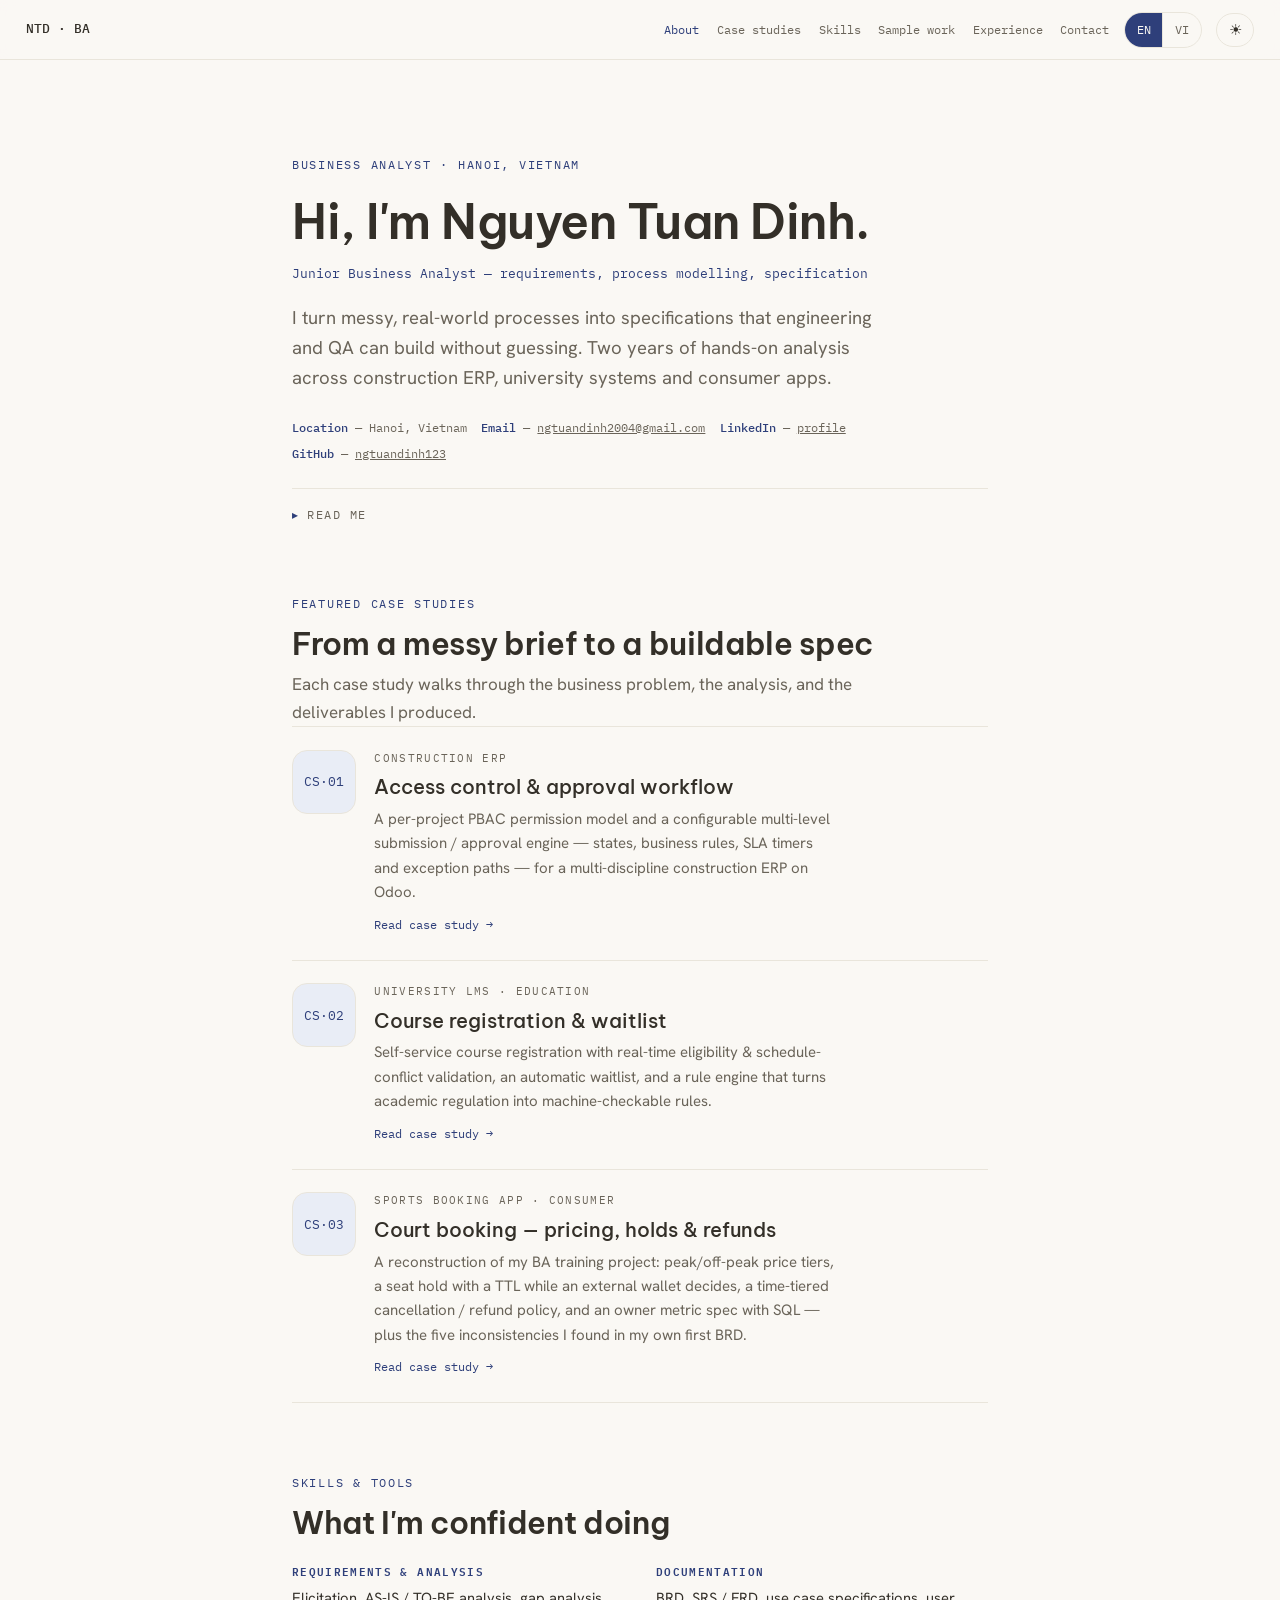
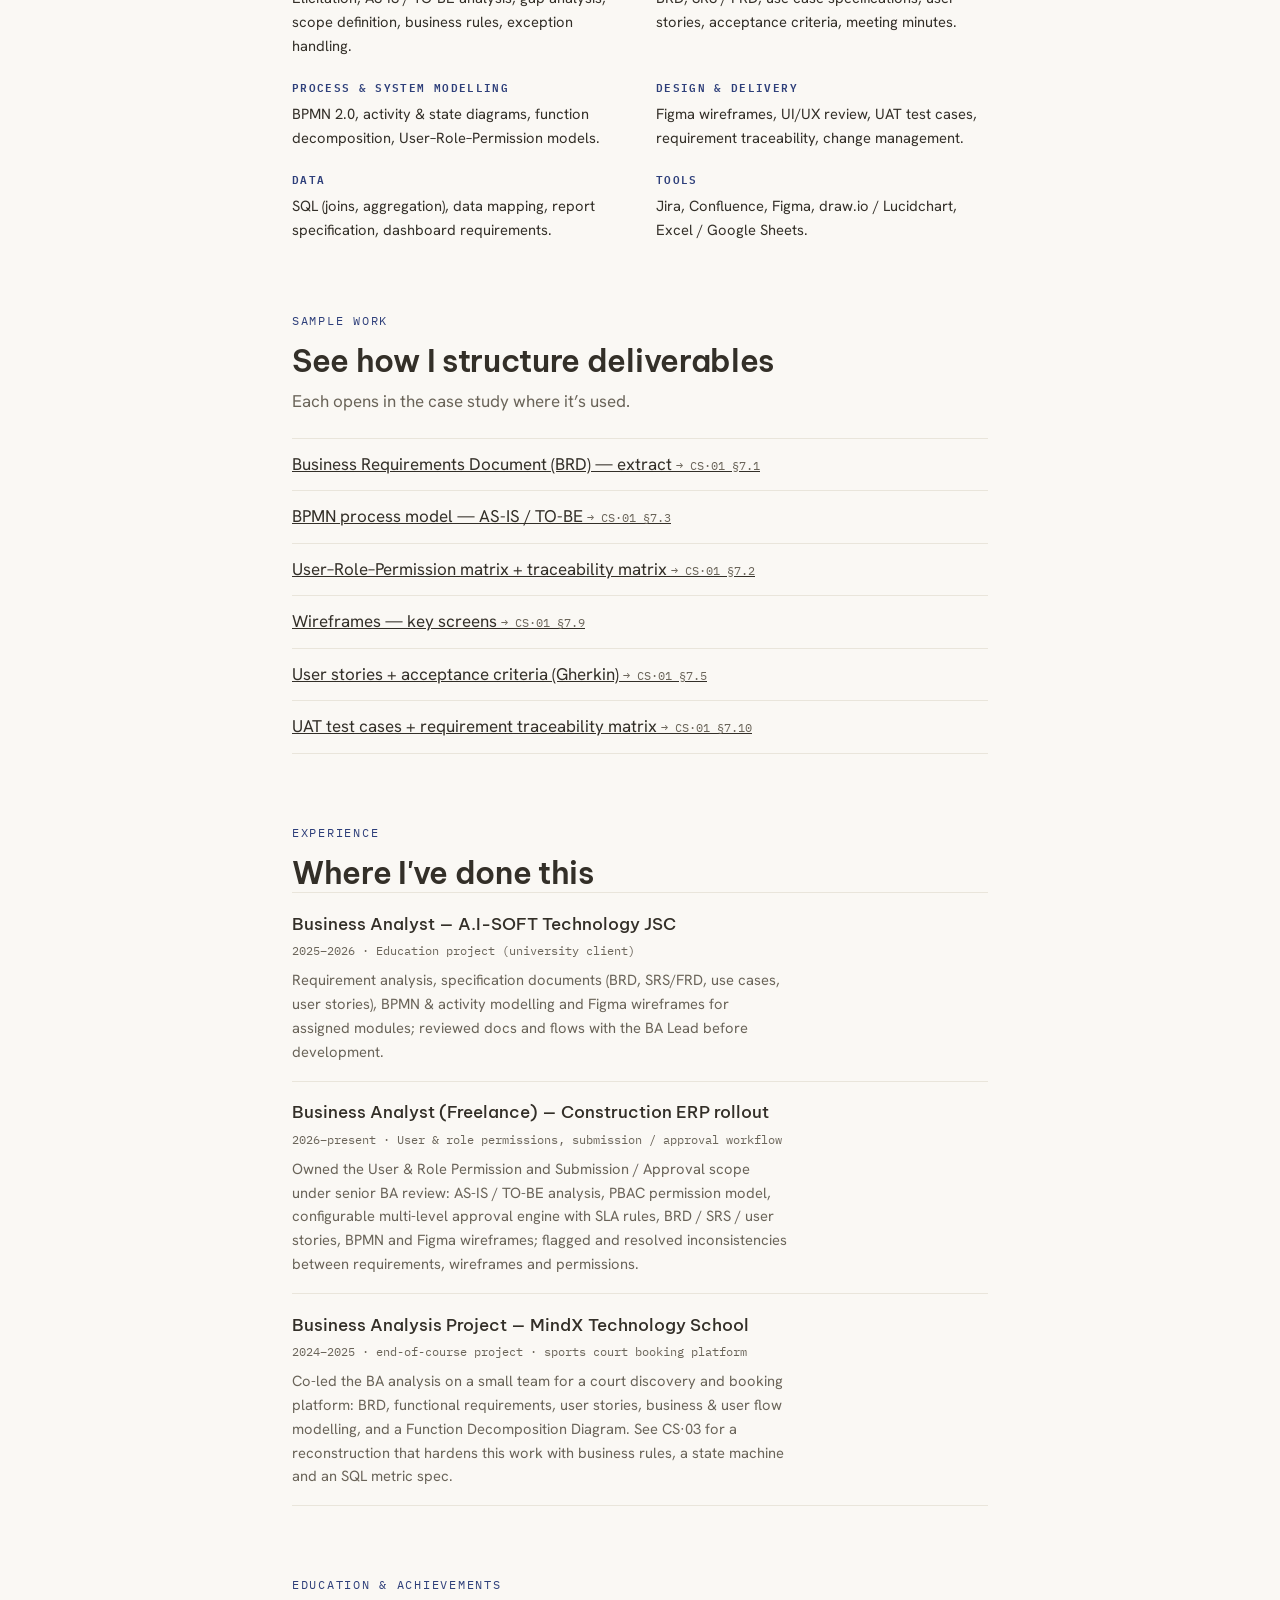
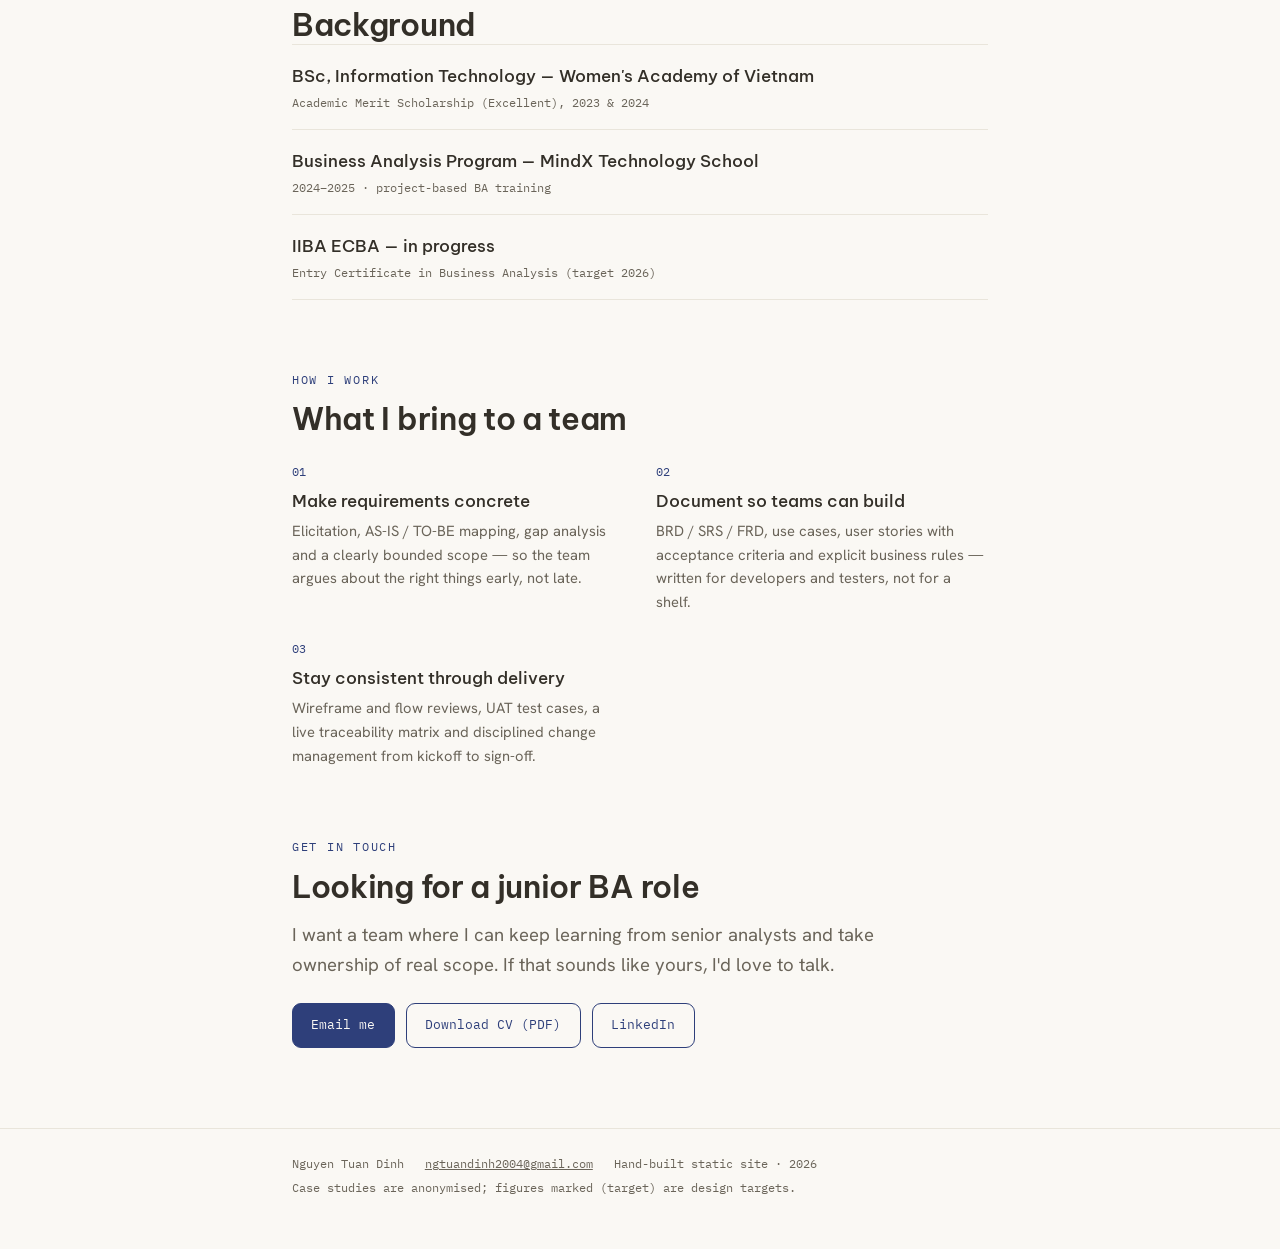
==== commit 36e45822: "Wire up the CV: assets/cv.pdf + Download CV button - added assets/cv.pdf (stripped a stray leading b" ====
--- a/index.html
+++ b/index.html
@@ -18,8 +18,8 @@
 <link rel="preconnect" href="https://fonts.googleapis.com">
 <link rel="preconnect" href="https://fonts.gstatic.com" crossorigin>
 <link rel="stylesheet" href="https://fonts.googleapis.com/css2?family=Be+Vietnam+Pro:wght@400;500;600&family=Hanken+Grotesk:wght@400;500&family=IBM+Plex+Mono:wght@400;500&display=swap">
-<link rel="stylesheet" href="assets/styles.css?v=31">
-<script src="assets/app.js?v=31"></script>
+<link rel="stylesheet" href="assets/styles.css?v=32">
+<script src="assets/app.js?v=32"></script>
 </head>
 <body>
 <a class="skip" href="#main"><span data-lang="en">Skip to content</span><span data-lang="vi">Tới nội dung chính</span></a>
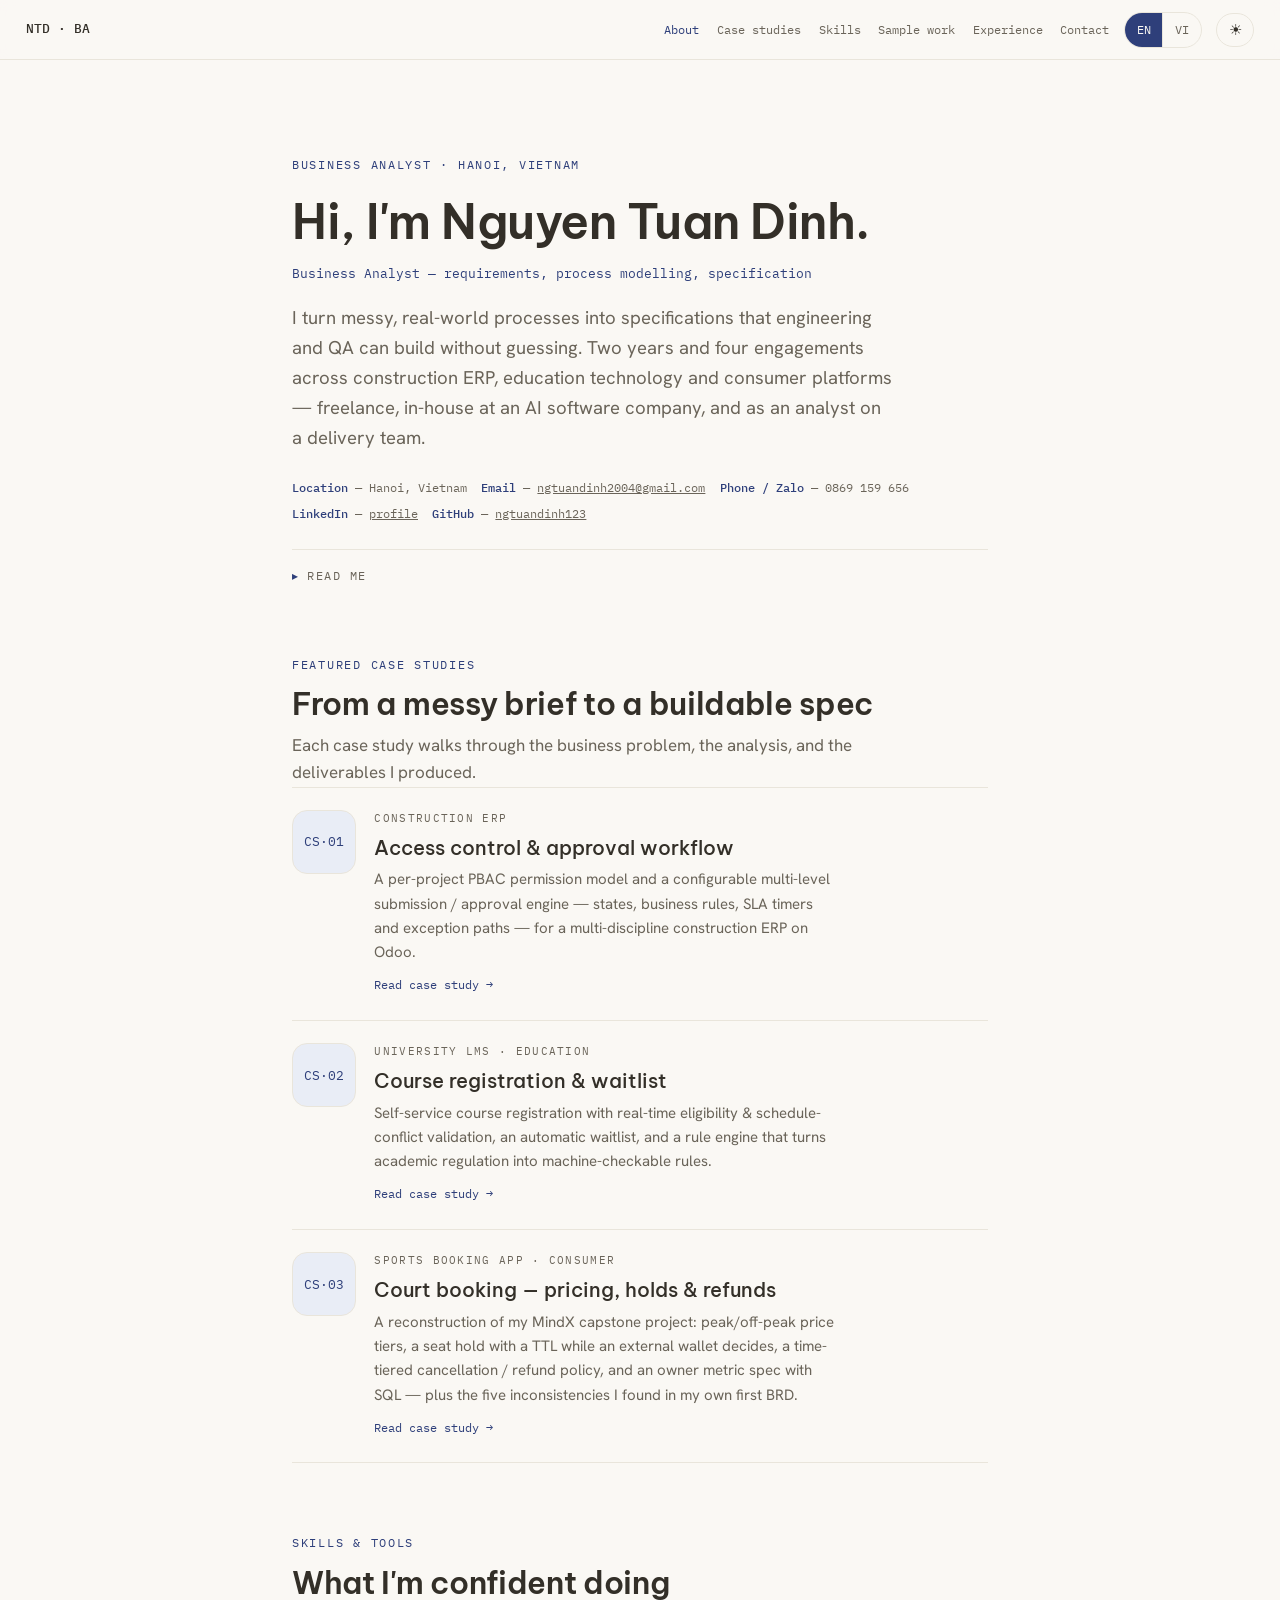
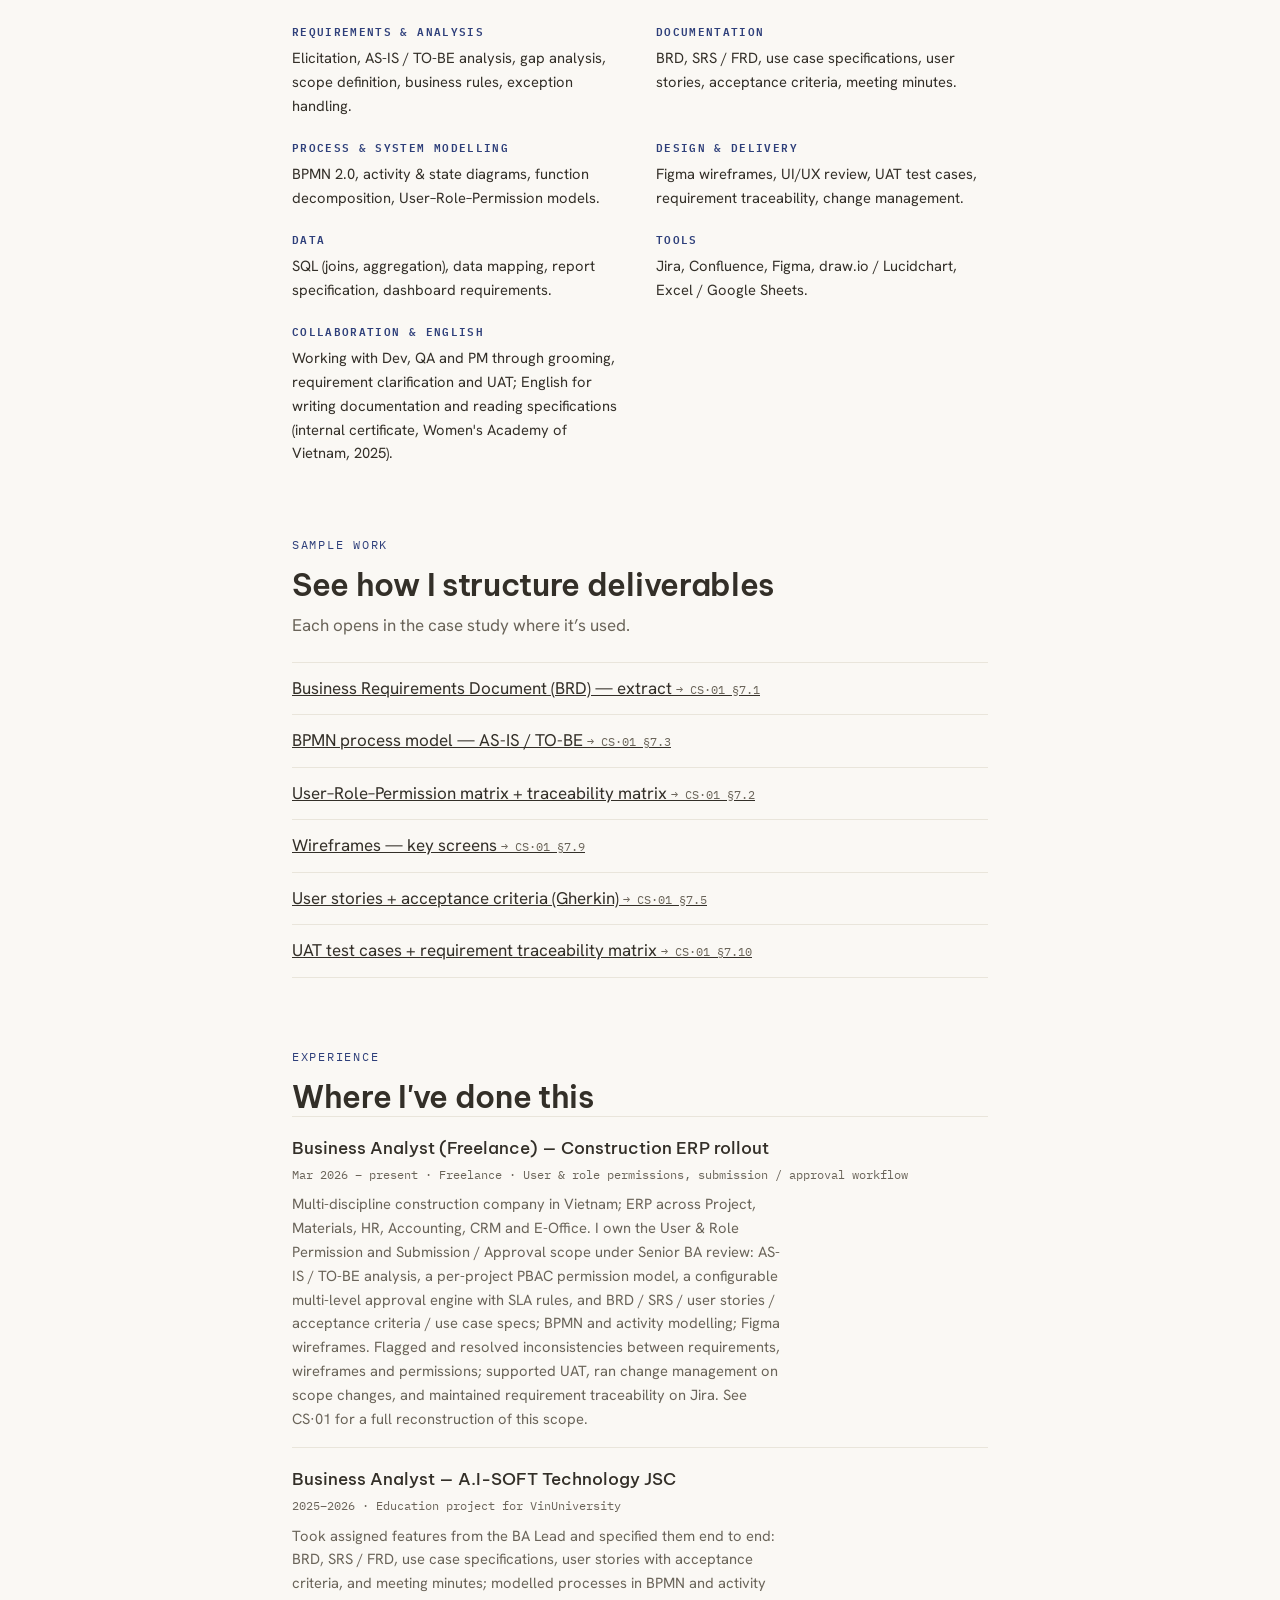
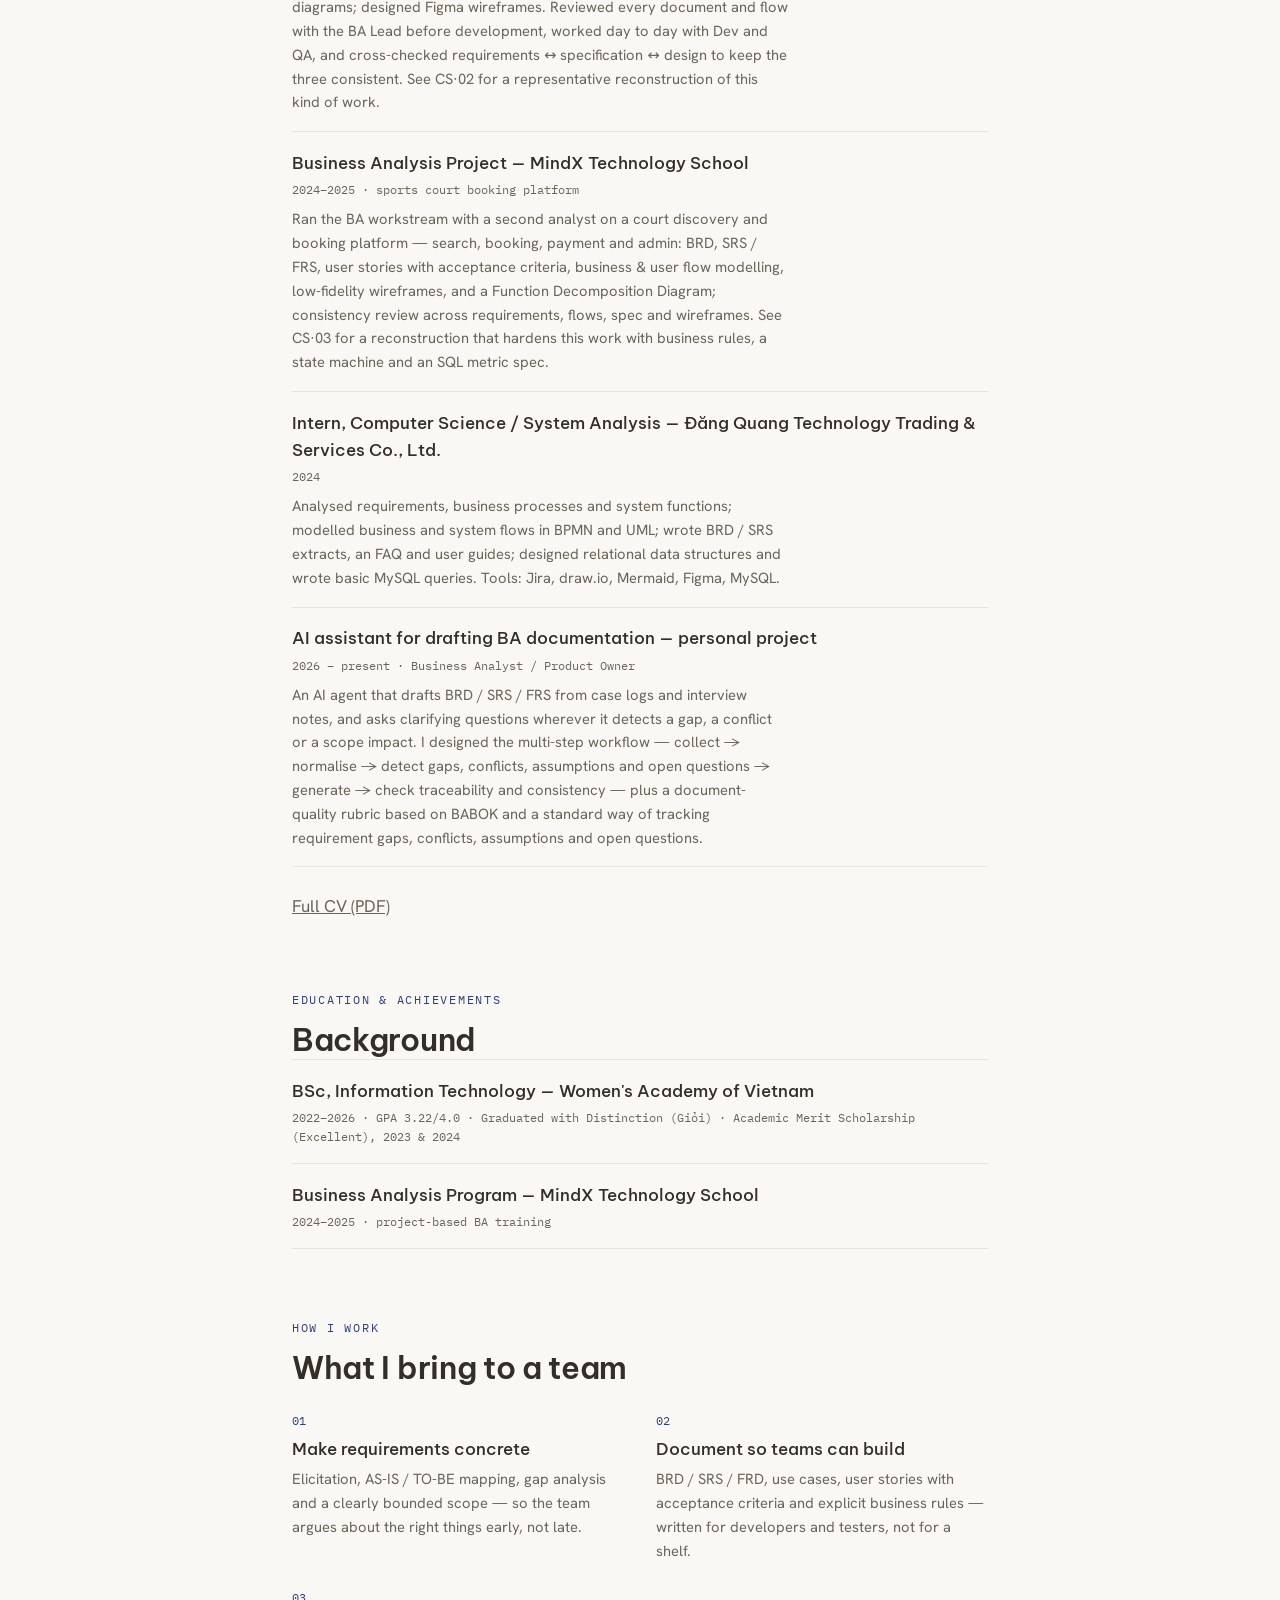
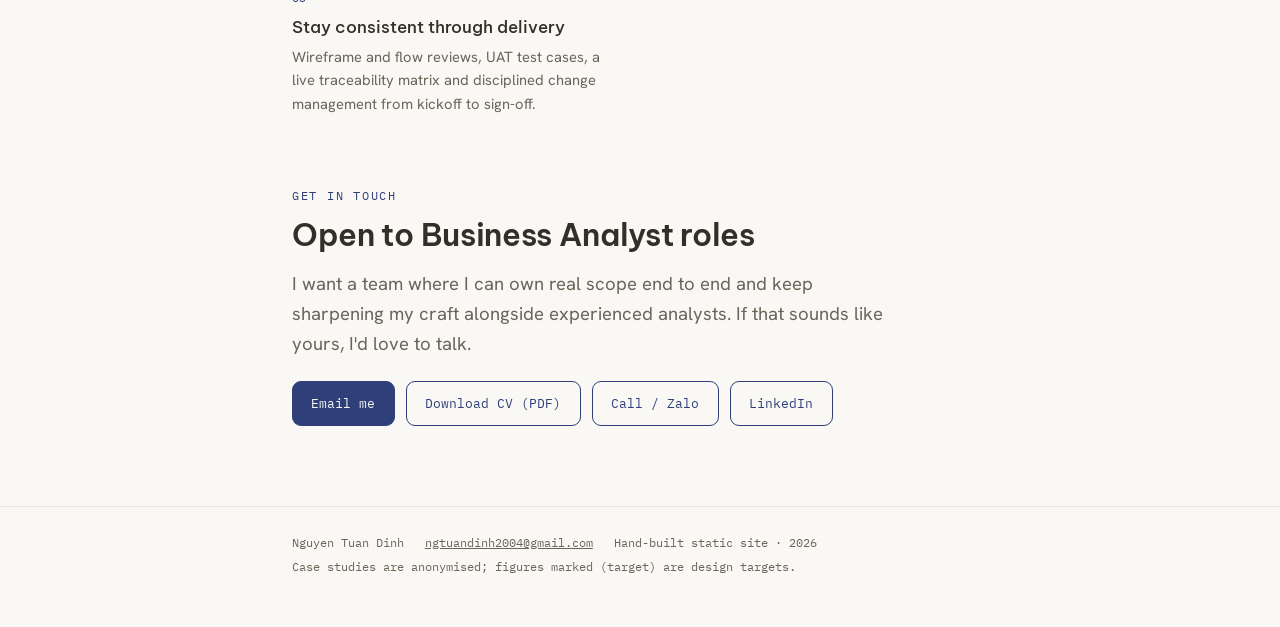
==== commit c38ec669: "Align portfolio to the CV (Opus CV↔portfolio review) Positioning: - dropped "Junior" everywhere — he" ====
--- a/index.html
+++ b/index.html
@@ -4,22 +4,22 @@
 <meta charset="utf-8">
 <meta name="viewport" content="width=device-width, initial-scale=1">
 <title>Nguyễn Tuấn Định (Nguyen Tuan Dinh) — Business Analyst</title>
-<meta name="description" content="Portfolio of Nguyễn Tuấn Định (Nguyen Tuan Dinh), a junior Business Analyst in Hanoi — requirements, process modelling and specification. Three end-to-end case studies.">
+<meta name="description" content="Portfolio of Nguyễn Tuấn Định (Nguyen Tuan Dinh), a Business Analyst in Hanoi — requirements, process modelling and specification. Three end-to-end case studies.">
 <meta property="og:type" content="website">
 <meta property="og:site_name" content="Nguyễn Tuấn Định — BA Portfolio">
 <meta property="og:title" content="Nguyễn Tuấn Định (Nguyen Tuan Dinh) — Business Analyst">
-<meta property="og:description" content="Portfolio of Nguyễn Tuấn Định (Nguyen Tuan Dinh), a junior Business Analyst in Hanoi — requirements, process modelling and specification. Three end-to-end case studies.">
+<meta property="og:description" content="Portfolio of Nguyễn Tuấn Định (Nguyen Tuan Dinh), a Business Analyst in Hanoi — requirements, process modelling and specification. Three end-to-end case studies.">
 <meta property="og:url" content="https://ngtuandinh123.github.io/portfolio/">
 <meta property="og:image" content="https://ngtuandinh123.github.io/portfolio/assets/og-card.png">
 <meta name="twitter:card" content="summary_large_image">
 <meta name="twitter:title" content="Nguyễn Tuấn Định (Nguyen Tuan Dinh) — Business Analyst">
-<meta name="twitter:description" content="Portfolio of Nguyễn Tuấn Định (Nguyen Tuan Dinh), a junior Business Analyst in Hanoi — requirements, process modelling and specification. Three end-to-end case studies.">
+<meta name="twitter:description" content="Portfolio of Nguyễn Tuấn Định (Nguyen Tuan Dinh), a Business Analyst in Hanoi — requirements, process modelling and specification. Three end-to-end case studies.">
 <meta name="twitter:image" content="https://ngtuandinh123.github.io/portfolio/assets/og-card.png">
 <link rel="preconnect" href="https://fonts.googleapis.com">
 <link rel="preconnect" href="https://fonts.gstatic.com" crossorigin>
 <link rel="stylesheet" href="https://fonts.googleapis.com/css2?family=Be+Vietnam+Pro:wght@400;500;600&family=Hanken+Grotesk:wght@400;500&family=IBM+Plex+Mono:wght@400;500&display=swap">
-<link rel="stylesheet" href="assets/styles.css?v=32">
-<script src="assets/app.js?v=32"></script>
+<link rel="stylesheet" href="assets/styles.css?v=33">
+<script src="assets/app.js?v=33"></script>
 </head>
 <body>
 <a class="skip" href="#main"><span data-lang="en">Skip to content</span><span data-lang="vi">Tới nội dung chính</span></a>
@@ -48,24 +48,24 @@
     <section class="hero sec" id="about" style="padding-top:clamp(2rem,5vw,3rem)">
       <p class="kicker">Business Analyst · <span data-lang="en">Hanoi, Vietnam</span><span data-lang="vi">Hà Nội, Việt Nam</span></p>
       <h1><span data-lang="en">Hi, I'm Nguyen Tuan Dinh.</span><span data-lang="vi">Xin chào, mình là Nguyễn Tuấn Định.</span></h1>
-      <p class="role"><span data-lang="en">Junior Business Analyst — requirements, process modelling, specification</span><span data-lang="vi">Junior Business Analyst — phân tích yêu cầu, mô hình hoá quy trình, đặc tả</span></p>
+      <p class="role"><span data-lang="en">Business Analyst — requirements, process modelling, specification</span><span data-lang="vi">Business Analyst · Chuyên viên Phân tích Nghiệp vụ — phân tích yêu cầu, mô hình hoá quy trình, đặc tả</span></p>
       <p class="pitch lead">
-        <span data-lang="en">I turn messy, real-world processes into specifications that engineering and QA can build without guessing. Two years of hands-on analysis across construction ERP, university systems and consumer apps.</span>
-        <span data-lang="vi">Mình biến những quy trình thực tế còn rối thành tài liệu đặc tả rõ ràng — để dev và QA cứ thế làm, không phải đoán. Hai năm phân tích thực chiến trên ERP xây dựng, hệ thống đại học và ứng dụng người dùng cuối.</span>
+        <span data-lang="en">I turn messy, real-world processes into specifications that engineering and QA can build without guessing. Two years and four engagements across construction ERP, education technology and consumer platforms — freelance, in-house at an AI software company, and as an analyst on a delivery team.</span>
+        <span data-lang="vi">Mình biến những quy trình thực tế còn rối thành tài liệu đặc tả rõ ràng — để dev và QA cứ thế làm, không phải đoán. Hai năm với bốn dự án trải trên ERP xây dựng, công nghệ giáo dục và nền tảng người dùng cuối — làm freelance, làm nội bộ tại một công ty công nghệ AI, và làm analyst trong đội triển khai.</span>
       </p>
 
       <div class="chips" style="margin-top:1.5rem">
         <span><b><span data-lang="en">Location</span><span data-lang="vi">Địa điểm</span></b> — <span data-lang="en">Hanoi, Vietnam</span><span data-lang="vi">Hà Nội, Việt Nam</span></span>
         <span data-contact-item="email"><b>Email</b> — <a data-contact="email">email</a></span>
-        <span data-contact-item="phone"><b><span data-lang="en">Phone</span><span data-lang="vi">Điện thoại</span></b> — <span data-contact="phone"></span></span>
+        <span data-contact-item="phone"><b><span data-lang="en">Phone / Zalo</span><span data-lang="vi">Điện thoại / Zalo</span></b> — <span data-contact="phone"></span></span>
         <span data-contact-item="linkedin"><b>LinkedIn</b> — <a data-contact="linkedin"><span data-lang="en">profile</span><span data-lang="vi">hồ sơ</span></a></span>
         <span data-contact-item="github"><b>GitHub</b> — <a data-contact="github">ngtuandinh123</a></span>
       </div>
 
       <details class="readme">
         <summary><span class="mk" aria-hidden="true">▸</span><span data-lang="en">Read me</span><span data-lang="vi">Đọc thêm</span></summary>
-        <p data-lang="en">I studied Information Technology at the Women's Academy of Vietnam and moved into business analysis because I like being the person who makes ambiguous requirements concrete.</p>
-        <p data-lang="vi">Mình học Công nghệ Thông tin tại Học viện Phụ nữ Việt Nam và chuyển sang phân tích nghiệp vụ vì mình thích được là người biến các yêu cầu mơ hồ thành cụ thể.</p>
+        <p data-lang="en">I studied Information Technology at the Women's Academy of Vietnam, with a foundation in computer science and cyber security, and moved into business analysis because I like being the person who makes ambiguous requirements concrete.</p>
+        <p data-lang="vi">Mình học Công nghệ Thông tin tại Học viện Phụ nữ Việt Nam, có nền tảng về khoa học máy tính và an ninh mạng, và chuyển sang phân tích nghiệp vụ vì mình thích được là người biến các yêu cầu mơ hồ thành cụ thể.</p>
         <p data-lang="en">On a project I own a slice of scope end to end: I run elicitation sessions, model the AS-IS and TO-BE processes in BPMN, write the BRD / SRS / use case specs, break work into user stories with acceptance criteria, design wireframes in Figma, and support UAT with test cases and a traceability matrix.</p>
         <p data-lang="vi">Trong một dự án, mình phụ trách trọn vẹn một phần phạm vi: tổ chức buổi khai thác yêu cầu, mô hình hoá quy trình AS-IS và TO-BE bằng BPMN, viết BRD / SRS / use case spec, chia việc thành user story kèm acceptance criteria, thiết kế wireframe trên Figma, và hỗ trợ UAT bằng test case và ma trận truy vết.</p>
         <p data-lang="en">I care a lot about consistency — catching the places where the requirement, the wireframe and the permission model quietly disagree, before they reach a developer.</p>
@@ -104,7 +104,7 @@
         <div>
           <div class="ptag"><span data-lang="en">Sports booking app · Consumer</span><span data-lang="vi">App đặt sân · Người dùng cuối</span></div>
           <div class="ptitle"><span data-lang="en">Court booking — pricing, holds &amp; refunds</span><span data-lang="vi">Đặt sân — định giá, giữ chỗ &amp; hoàn tiền</span></div>
-          <p class="pdesc"><span data-lang="en">A reconstruction of my BA training project: peak/off-peak price tiers, a seat hold with a TTL while an external wallet decides, a time-tiered cancellation / refund policy, and an owner metric spec with SQL — plus the five inconsistencies I found in my own first BRD.</span><span data-lang="vi">Bản dựng lại bài tập BA của mình: bậc giá cao/thấp điểm, giữ chỗ có TTL trong lúc chờ ví điện tử, chính sách huỷ / hoàn tiền theo mốc thời gian, và bộ chỉ số cho chủ sân kèm SQL — cùng năm điểm không nhất quán mình phát hiện trong chính bản BRD đầu tiên.</span></p>
+          <p class="pdesc"><span data-lang="en">A reconstruction of my MindX capstone project: peak/off-peak price tiers, a seat hold with a TTL while an external wallet decides, a time-tiered cancellation / refund policy, and an owner metric spec with SQL — plus the five inconsistencies I found in my own first BRD.</span><span data-lang="vi">Bản dựng lại đồ án cuối khoá MindX của mình: bậc giá cao/thấp điểm, giữ chỗ có TTL trong lúc chờ ví điện tử, chính sách huỷ / hoàn tiền theo mốc thời gian, và bộ chỉ số cho chủ sân kèm SQL — cùng năm điểm không nhất quán mình phát hiện trong chính bản BRD đầu tiên.</span></p>
           <span class="pmore"><span data-lang="en">Read case study </span><span data-lang="vi">Xem case study </span><span class="ar">→</span></span>
         </div>
       </a>
@@ -121,6 +121,7 @@
         <div><h4><span data-lang="en">Design &amp; delivery</span><span data-lang="vi">Thiết kế &amp; triển khai</span></h4><p><span data-lang="en">Figma wireframes, UI/UX review, UAT test cases, requirement traceability, change management.</span><span data-lang="vi">Wireframe Figma, rà soát UI/UX, test case UAT, truy vết yêu cầu, quản lý thay đổi.</span></p></div>
         <div><h4><span data-lang="en">Data</span><span data-lang="vi">Dữ liệu</span></h4><p><span data-lang="en">SQL (joins, aggregation), data mapping, report specification, dashboard requirements.</span><span data-lang="vi">SQL (join, tổng hợp), ánh xạ dữ liệu, đặc tả báo cáo, yêu cầu dashboard.</span></p></div>
         <div><h4><span data-lang="en">Tools</span><span data-lang="vi">Công cụ</span></h4><p><span data-lang="en">Jira, Confluence, Figma, draw.io / Lucidchart, Excel / Google Sheets.</span><span data-lang="vi">Jira, Confluence, Figma, draw.io / Lucidchart, Excel / Google Sheets.</span></p></div>
+        <div><h4><span data-lang="en">Collaboration &amp; English</span><span data-lang="vi">Phối hợp &amp; Tiếng Anh</span></h4><p><span data-lang="en">Working with Dev, QA and PM through grooming, requirement clarification and UAT; English for writing documentation and reading specifications (internal certificate, Women's Academy of Vietnam, 2025).</span><span data-lang="vi">Làm việc với Dev, QA và PM qua grooming, làm rõ yêu cầu và UAT; tiếng Anh phục vụ viết tài liệu và đọc đặc tả (chứng chỉ nội bộ, Học viện Phụ nữ Việt Nam, 2025).</span></p></div>
       </div>
     </section>
 
@@ -144,23 +145,36 @@
       <p class="kicker"><span data-lang="en">Experience</span><span data-lang="vi">Kinh nghiệm</span></p>
       <h2><span data-lang="en">Where I've done this</span><span data-lang="vi">Nơi mình đã làm</span></h2>
       <div class="item">
+        <div class="h"><span data-lang="en">Business Analyst (Freelance) — Construction ERP rollout</span><span data-lang="vi">Business Analyst (Freelance) — Triển khai ERP xây dựng</span></div>
+        <div class="meta"><span data-lang="en">Mar 2026 – present · Freelance · User &amp; role permissions, submission / approval workflow</span><span data-lang="vi">3/2026 – nay · Freelance · Phân quyền người dùng &amp; vai trò, luồng đề trình / phê duyệt</span></div>
+        <p data-lang="en">Multi-discipline construction company in Vietnam; ERP across Project, Materials, HR, Accounting, CRM and E-Office. I own the User &amp; Role Permission and Submission / Approval scope under Senior BA review: AS-IS / TO-BE analysis, a per-project PBAC permission model, a configurable multi-level approval engine with SLA rules, and BRD / SRS / user stories / acceptance criteria / use case specs; BPMN and activity modelling; Figma wireframes. Flagged and resolved inconsistencies between requirements, wireframes and permissions; supported UAT, ran change management on scope changes, and maintained requirement traceability on Jira. See CS·01 for a full reconstruction of this scope.</p>
+        <p data-lang="vi">Doanh nghiệp xây dựng đa lĩnh vực tại Việt Nam; ERP trải các phân hệ Dự án, Vật tư, Nhân sự, Kế toán, CRM và E-Office. Mình phụ trách phạm vi Phân quyền Người dùng &amp; Vai trò và Đề trình / Phê duyệt dưới sự rà soát của Senior BA: phân tích AS-IS / TO-BE, mô hình phân quyền PBAC theo từng dự án, engine phê duyệt nhiều cấp cấu hình được kèm quy tắc SLA, và BRD / SRS / user story / acceptance criteria / đặc tả use case; mô hình hoá BPMN và activity; wireframe Figma. Phát hiện và xử lý các điểm chưa nhất quán giữa yêu cầu, wireframe và phân quyền; hỗ trợ UAT, quản lý thay đổi khi phạm vi điều chỉnh, và duy trì truy vết yêu cầu trên Jira. Xem CS·01 cho bản dựng lại đầy đủ phần phạm vi này.</p>
+      </div>
+      <div class="item">
         <div class="h">Business Analyst — A.I-SOFT Technology JSC</div>
-        <div class="meta"><span data-lang="en">2025–2026 · Education project (university client)</span><span data-lang="vi">2025–2026 · Dự án giáo dục (khách hàng đại học)</span></div>
-        <p data-lang="en">Requirement analysis, specification documents (BRD, SRS/FRD, use cases, user stories), BPMN &amp; activity modelling and Figma wireframes for assigned modules; reviewed docs and flows with the BA Lead before development.</p>
-        <p data-lang="vi">Phân tích yêu cầu, tài liệu đặc tả (BRD, SRS/FRD, use case, user story), mô hình hoá BPMN &amp; activity và wireframe Figma cho các module được giao; rà soát tài liệu và luồng với BA Lead trước khi phát triển.</p>
-      </div>
-      <div class="item">
-        <div class="h"><span data-lang="en">Business Analyst (Freelance) — Construction ERP rollout</span><span data-lang="vi">Business Analyst (Freelance) — Triển khai ERP xây dựng</span></div>
-        <div class="meta"><span data-lang="en">2026–present · User &amp; role permissions, submission / approval workflow</span><span data-lang="vi">2026–nay · Phân quyền người dùng &amp; vai trò, luồng gửi trình / phê duyệt</span></div>
-        <p data-lang="en">Owned the User &amp; Role Permission and Submission / Approval scope under senior BA review: AS-IS / TO-BE analysis, PBAC permission model, configurable multi-level approval engine with SLA rules, BRD / SRS / user stories, BPMN and Figma wireframes; flagged and resolved inconsistencies between requirements, wireframes and permissions.</p>
-        <p data-lang="vi">Phụ trách phạm vi Phân quyền Người dùng &amp; Vai trò và Gửi trình / Phê duyệt dưới sự rà soát của Senior BA: phân tích AS-IS / TO-BE, mô hình phân quyền PBAC, workflow phê duyệt nhiều cấp cấu hình được kèm quy tắc SLA, BRD / SRS / user story, BPMN và wireframe Figma; phát hiện và xử lý các điểm chưa nhất quán giữa yêu cầu, wireframe và phân quyền.</p>
+        <div class="meta"><span data-lang="en">2025–2026 · Education project for VinUniversity</span><span data-lang="vi">2025–2026 · Dự án giáo dục cho VinUniversity</span></div>
+        <p data-lang="en">Took assigned features from the BA Lead and specified them end to end: BRD, SRS / FRD, use case specifications, user stories with acceptance criteria, and meeting minutes; modelled processes in BPMN and activity diagrams; designed Figma wireframes. Reviewed every document and flow with the BA Lead before development, worked day to day with Dev and QA, and cross-checked requirements ↔ specification ↔ design to keep the three consistent. See CS·02 for a representative reconstruction of this kind of work.</p>
+        <p data-lang="vi">Nhận các tính năng được BA Lead giao và đặc tả trọn vẹn: BRD, SRS / FRD, đặc tả use case, user story kèm acceptance criteria, và biên bản họp; mô hình hoá quy trình bằng BPMN và activity diagram; thiết kế wireframe trên Figma. Rà soát mọi tài liệu và luồng với BA Lead trước khi phát triển, phối hợp hằng ngày với Dev và QA, và đối chiếu chéo yêu cầu ↔ đặc tả ↔ thiết kế để giữ ba thứ nhất quán. Xem CS·02 cho một bản dựng lại tiêu biểu cho dạng công việc này.</p>
       </div>
       <div class="item">
         <div class="h"><span data-lang="en">Business Analysis Project — MindX Technology School</span><span data-lang="vi">Dự án Phân tích Nghiệp vụ — MindX Technology School</span></div>
-        <div class="meta"><span data-lang="en">2024–2025 · end-of-course project · sports court booking platform</span><span data-lang="vi">2024–2025 · bài tập cuối khoá · nền tảng đặt sân thể thao</span></div>
-        <p data-lang="en">Co-led the BA analysis on a small team for a court discovery and booking platform: BRD, functional requirements, user stories, business &amp; user flow modelling, and a Function Decomposition Diagram. See CS·03 for a reconstruction that hardens this work with business rules, a state machine and an SQL metric spec.</p>
-        <p data-lang="vi">Cùng phụ trách phần phân tích nghiệp vụ trong một nhóm nhỏ cho nền tảng tìm và đặt sân: BRD, functional requirements, user story, mô hình hoá business &amp; user flow, và Function Decomposition Diagram. Xem CS·03 cho bản dựng lại có bổ sung business rules, state machine và đặc tả chỉ số bằng SQL.</p>
-      </div>
+        <div class="meta"><span data-lang="en">2024–2025 · sports court booking platform</span><span data-lang="vi">2024–2025 · nền tảng đặt sân thể thao</span></div>
+        <p data-lang="en">Ran the BA workstream with a second analyst on a court discovery and booking platform — search, booking, payment and admin: BRD, SRS / FRS, user stories with acceptance criteria, business &amp; user flow modelling, low-fidelity wireframes, and a Function Decomposition Diagram; consistency review across requirements, flows, spec and wireframes. See CS·03 for a reconstruction that hardens this work with business rules, a state machine and an SQL metric spec.</p>
+        <p data-lang="vi">Cùng một BA khác phụ trách toàn bộ phần phân tích nghiệp vụ cho nền tảng tìm và đặt sân — tìm kiếm, đặt lịch, thanh toán và quản trị: BRD, SRS / FRS, user story kèm acceptance criteria, mô hình hoá business &amp; user flow, wireframe low-fidelity, và Function Decomposition Diagram; rà soát nhất quán giữa yêu cầu, luồng, đặc tả và wireframe. Xem CS·03 cho bản dựng lại có bổ sung business rules, state machine và đặc tả chỉ số bằng SQL.</p>
+      </div>
+      <div class="item">
+        <div class="h"><span data-lang="en">Intern, Computer Science / System Analysis — Đăng Quang Technology Trading &amp; Services Co., Ltd.</span><span data-lang="vi">Thực tập sinh Khoa học máy tính / Phân tích hệ thống — Công ty TNHH Thương mại &amp; Dịch vụ Công nghệ Đăng Quang</span></div>
+        <div class="meta">2024</div>
+        <p data-lang="en">Analysed requirements, business processes and system functions; modelled business and system flows in BPMN and UML; wrote BRD / SRS extracts, an FAQ and user guides; designed relational data structures and wrote basic MySQL queries. Tools: Jira, draw.io, Mermaid, Figma, MySQL.</p>
+        <p data-lang="vi">Phân tích yêu cầu, quy trình nghiệp vụ và chức năng hệ thống; mô hình hoá luồng nghiệp vụ và luồng hệ thống bằng BPMN và UML; viết trích đoạn BRD / SRS, FAQ và tài liệu hướng dẫn người dùng; thiết kế cấu trúc dữ liệu quan hệ và viết truy vấn MySQL cơ bản. Công cụ: Jira, draw.io, Mermaid, Figma, MySQL.</p>
+      </div>
+      <div class="item">
+        <div class="h"><span data-lang="en">AI assistant for drafting BA documentation — personal project</span><span data-lang="vi">Trợ lý AI hỗ trợ xây dựng tài liệu BA — dự án cá nhân</span></div>
+        <div class="meta"><span data-lang="en">2026 – present · Business Analyst / Product Owner</span><span data-lang="vi">2026 – nay · Business Analyst / Product Owner</span></div>
+        <p data-lang="en">An AI agent that drafts BRD / SRS / FRS from case logs and interview notes, and asks clarifying questions wherever it detects a gap, a conflict or a scope impact. I designed the multi-step workflow — collect → normalise → detect gaps, conflicts, assumptions and open questions → generate → check traceability and consistency — plus a document-quality rubric based on BABOK and a standard way of tracking requirement gaps, conflicts, assumptions and open questions.</p>
+        <p data-lang="vi">Một AI Agent soạn nháp BRD / SRS / FRS từ case log và ghi chú phỏng vấn, và đặt câu hỏi làm rõ ở những chỗ phát hiện khoảng trống, mâu thuẫn hoặc ảnh hưởng phạm vi. Mình thiết kế quy trình nhiều bước — thu thập → chuẩn hoá → phát hiện gap / conflict / giả định / câu hỏi mở → sinh tài liệu → kiểm tra truy vết và tính nhất quán — cùng một rubric chấm chất lượng tài liệu tham chiếu BABOK và một cách chuẩn hoá để theo dõi gap / conflict / giả định / câu hỏi mở.</p>
+      </div>
+      <p class="sub" style="margin-top:1.6rem"><a data-contact="cv"><span data-lang="en">Full CV (PDF)</span><span data-lang="vi">CV đầy đủ (PDF)</span></a></p>
     </section>
 
     <!-- EDUCATION -->
@@ -169,15 +183,11 @@
       <h2><span data-lang="en">Background</span><span data-lang="vi">Nền tảng</span></h2>
       <div class="item">
         <div class="h"><span data-lang="en">BSc, Information Technology — Women's Academy of Vietnam</span><span data-lang="vi">Cử nhân Công nghệ Thông tin — Học viện Phụ nữ Việt Nam</span></div>
-        <div class="meta"><span data-lang="en">Academic Merit Scholarship (Excellent), 2023 &amp; 2024</span><span data-lang="vi">Học bổng Khuyến khích học tập (Xuất sắc), 2023 &amp; 2024</span></div>
+        <div class="meta"><span data-lang="en">2022–2026 · GPA 3.22/4.0 · Graduated with Distinction (Giỏi) · Academic Merit Scholarship (Excellent), 2023 &amp; 2024</span><span data-lang="vi">2022–2026 · GPA 3.22/4.0 · Tốt nghiệp loại Giỏi · Học bổng Khuyến khích học tập (Xuất sắc), 2023 &amp; 2024</span></div>
       </div>
       <div class="item">
         <div class="h"><span data-lang="en">Business Analysis Program — MindX Technology School</span><span data-lang="vi">Chương trình Phân tích Nghiệp vụ — MindX Technology School</span></div>
         <div class="meta"><span data-lang="en">2024–2025 · project-based BA training</span><span data-lang="vi">2024–2025 · đào tạo BA theo dự án</span></div>
-      </div>
-      <div class="item">
-        <div class="h">IIBA ECBA — <span data-lang="en">in progress</span><span data-lang="vi">đang học</span></div>
-        <div class="meta"><span data-lang="en">Entry Certificate in Business Analysis (target 2026)</span><span data-lang="vi">Entry Certificate in Business Analysis (mục tiêu 2026)</span></div>
       </div>
     </section>
 
@@ -207,14 +217,15 @@
     <!-- CONTACT -->
     <section class="sec" id="contact">
       <p class="kicker"><span data-lang="en">Get in touch</span><span data-lang="vi">Liên hệ</span></p>
-      <h2><span data-lang="en">Looking for a junior BA role</span><span data-lang="vi">Đang tìm một vị trí Junior BA</span></h2>
+      <h2><span data-lang="en">Open to Business Analyst roles</span><span data-lang="vi">Sẵn sàng cho vị trí Business Analyst</span></h2>
       <p class="lead" style="margin-top:.9rem">
-        <span data-lang="en">I want a team where I can keep learning from senior analysts and take ownership of real scope. If that sounds like yours, I'd love to talk.</span>
-        <span data-lang="vi">Mình muốn một đội nơi mình được học từ các analyst nhiều kinh nghiệm và được phụ trách một phần phạm vi thật. Nếu đội của bạn như vậy, rất mong được trao đổi.</span>
+        <span data-lang="en">I want a team where I can own real scope end to end and keep sharpening my craft alongside experienced analysts. If that sounds like yours, I'd love to talk.</span>
+        <span data-lang="vi">Mình muốn một đội nơi mình được phụ trách trọn vẹn một phần phạm vi thật và tiếp tục mài giũa chuyên môn cùng các analyst giàu kinh nghiệm. Nếu đội của bạn như vậy, rất mong được trao đổi.</span>
       </p>
       <div class="actions">
         <a class="btn" data-contact="email"><span data-lang="en">Email me</span><span data-lang="vi">Gửi email</span></a>
         <a class="btn ghost" data-contact-item="cv" data-contact="cv"><span data-lang="en">Download CV (PDF)</span><span data-lang="vi">Tải CV (PDF)</span></a>
+        <a class="btn ghost" data-contact-item="phone" data-contact="phone"><span data-lang="en">Call / Zalo</span><span data-lang="vi">Gọi / Zalo</span></a>
         <a class="btn ghost" data-contact-item="linkedin" data-contact="linkedin">LinkedIn</a>
       </div>
     </section>
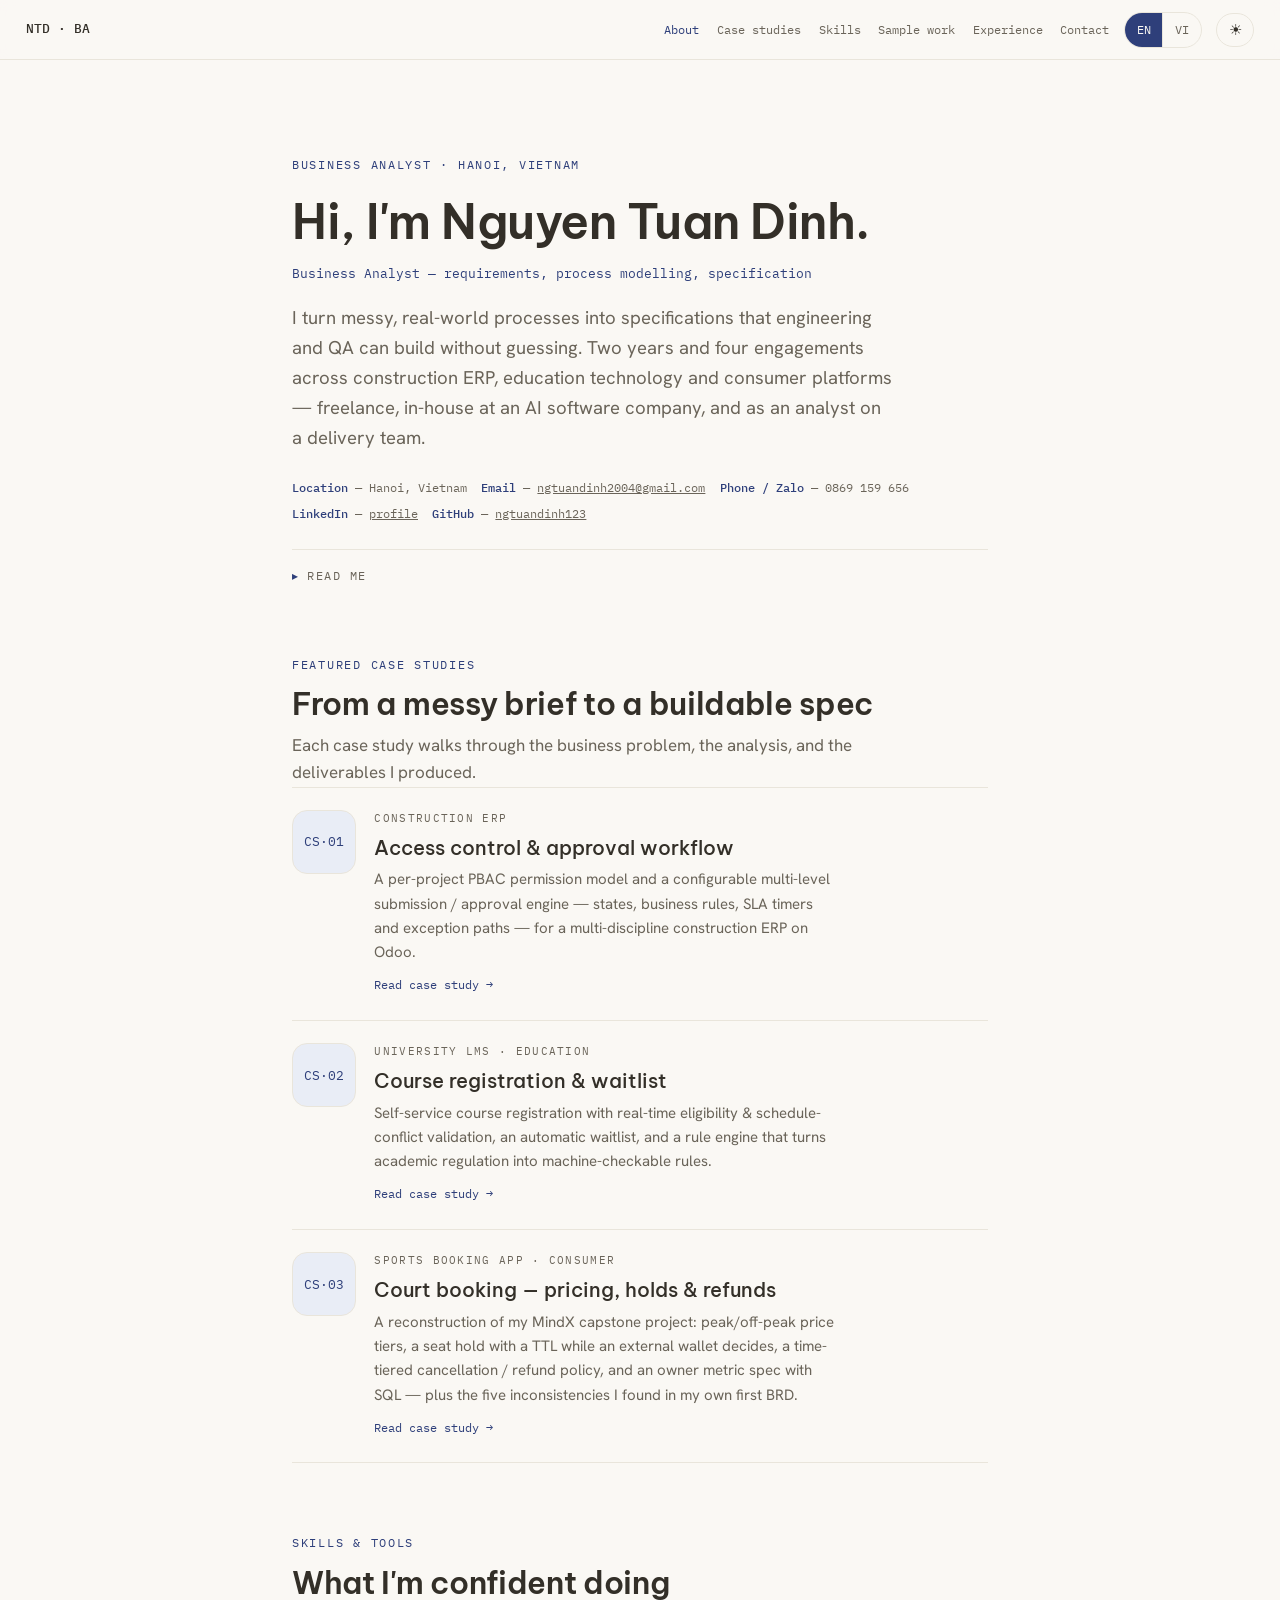
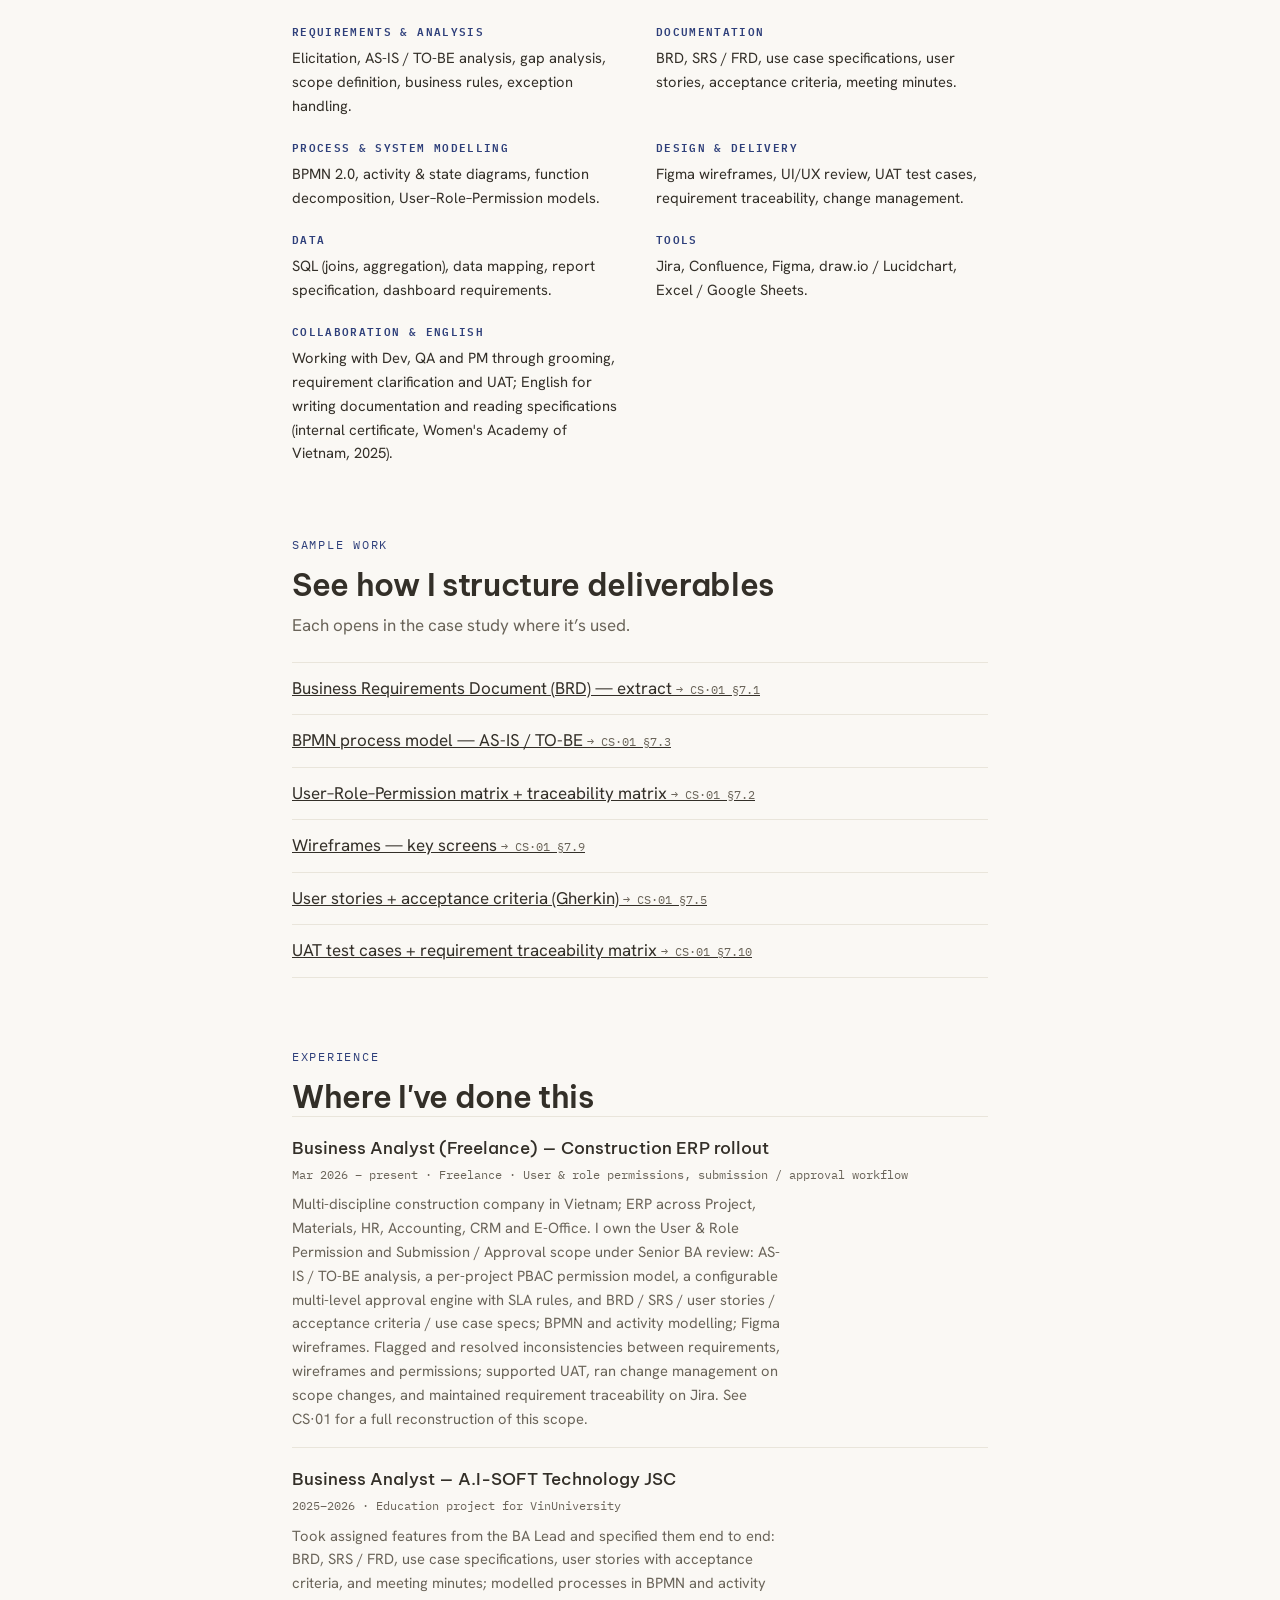
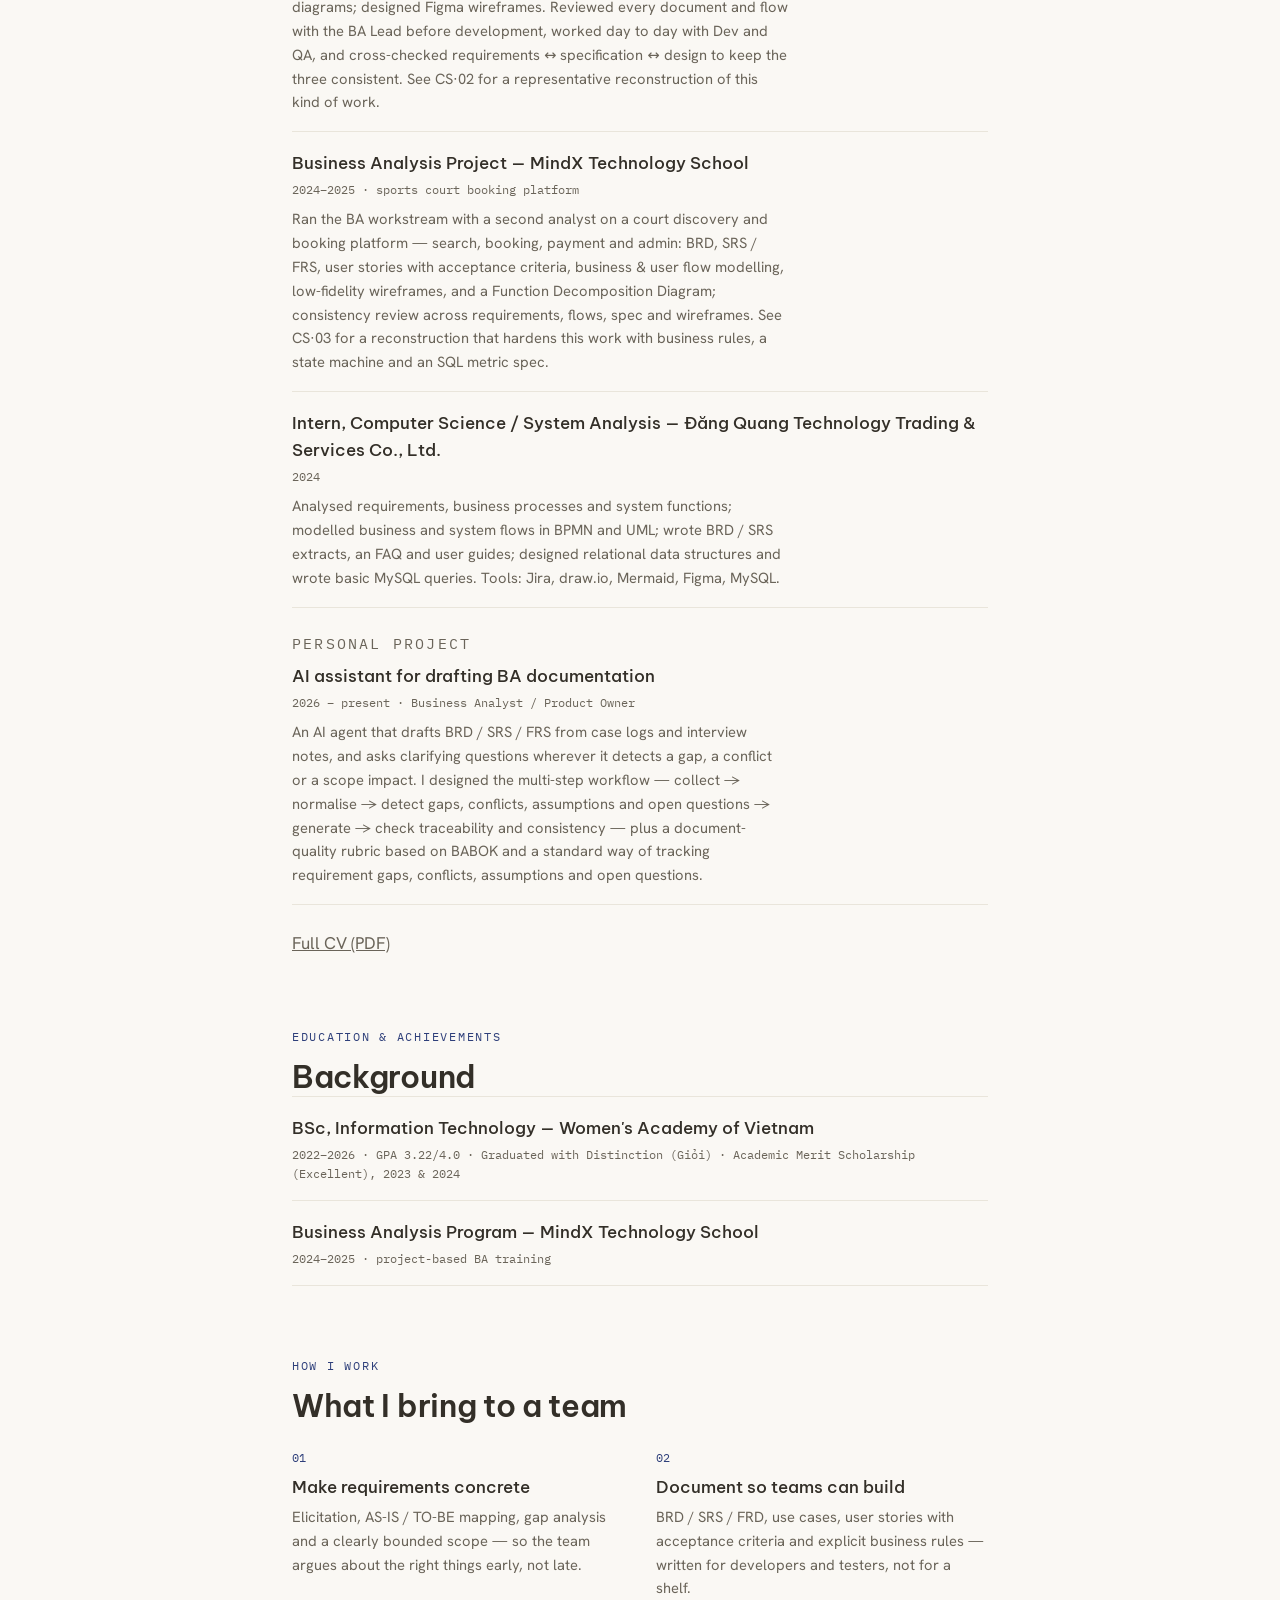
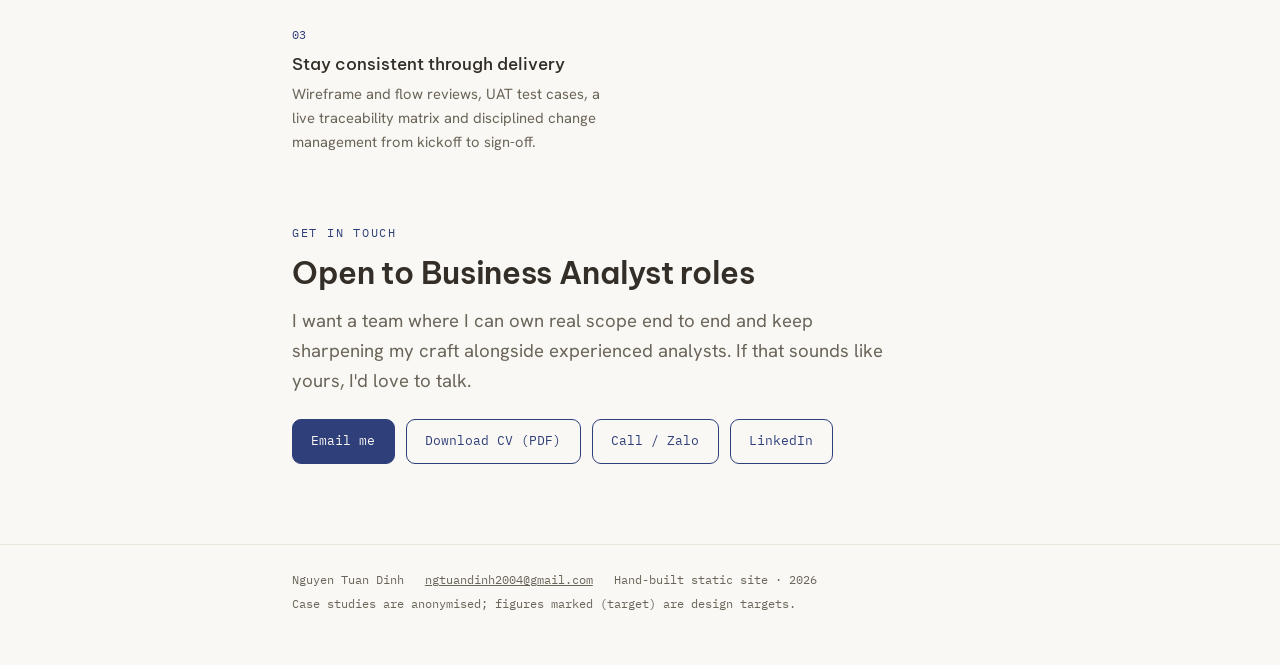
==== commit a68e9789: "CV-alignment follow-ups (Opus confirmation notes) - CS·03 TL;DR: "The original analysis was co-led…"" ====
--- a/index.html
+++ b/index.html
@@ -18,8 +18,8 @@
 <link rel="preconnect" href="https://fonts.googleapis.com">
 <link rel="preconnect" href="https://fonts.gstatic.com" crossorigin>
 <link rel="stylesheet" href="https://fonts.googleapis.com/css2?family=Be+Vietnam+Pro:wght@400;500;600&family=Hanken+Grotesk:wght@400;500&family=IBM+Plex+Mono:wght@400;500&display=swap">
-<link rel="stylesheet" href="assets/styles.css?v=33">
-<script src="assets/app.js?v=33"></script>
+<link rel="stylesheet" href="assets/styles.css?v=34">
+<script src="assets/app.js?v=34"></script>
 </head>
 <body>
 <a class="skip" href="#main"><span data-lang="en">Skip to content</span><span data-lang="vi">Tới nội dung chính</span></a>
@@ -169,12 +169,13 @@
         <p data-lang="vi">Phân tích yêu cầu, quy trình nghiệp vụ và chức năng hệ thống; mô hình hoá luồng nghiệp vụ và luồng hệ thống bằng BPMN và UML; viết trích đoạn BRD / SRS, FAQ và tài liệu hướng dẫn người dùng; thiết kế cấu trúc dữ liệu quan hệ và viết truy vấn MySQL cơ bản. Công cụ: Jira, draw.io, Mermaid, Figma, MySQL.</p>
       </div>
       <div class="item">
-        <div class="h"><span data-lang="en">AI assistant for drafting BA documentation — personal project</span><span data-lang="vi">Trợ lý AI hỗ trợ xây dựng tài liệu BA — dự án cá nhân</span></div>
+        <p class="kicker" style="margin-bottom:.35rem"><span data-lang="en">Personal project</span><span data-lang="vi">Dự án cá nhân</span></p>
+        <div class="h"><span data-lang="en">AI assistant for drafting BA documentation</span><span data-lang="vi">Trợ lý AI hỗ trợ xây dựng tài liệu BA</span></div>
         <div class="meta"><span data-lang="en">2026 – present · Business Analyst / Product Owner</span><span data-lang="vi">2026 – nay · Business Analyst / Product Owner</span></div>
         <p data-lang="en">An AI agent that drafts BRD / SRS / FRS from case logs and interview notes, and asks clarifying questions wherever it detects a gap, a conflict or a scope impact. I designed the multi-step workflow — collect → normalise → detect gaps, conflicts, assumptions and open questions → generate → check traceability and consistency — plus a document-quality rubric based on BABOK and a standard way of tracking requirement gaps, conflicts, assumptions and open questions.</p>
         <p data-lang="vi">Một AI Agent soạn nháp BRD / SRS / FRS từ case log và ghi chú phỏng vấn, và đặt câu hỏi làm rõ ở những chỗ phát hiện khoảng trống, mâu thuẫn hoặc ảnh hưởng phạm vi. Mình thiết kế quy trình nhiều bước — thu thập → chuẩn hoá → phát hiện gap / conflict / giả định / câu hỏi mở → sinh tài liệu → kiểm tra truy vết và tính nhất quán — cùng một rubric chấm chất lượng tài liệu tham chiếu BABOK và một cách chuẩn hoá để theo dõi gap / conflict / giả định / câu hỏi mở.</p>
       </div>
-      <p class="sub" style="margin-top:1.6rem"><a data-contact="cv"><span data-lang="en">Full CV (PDF)</span><span data-lang="vi">CV đầy đủ (PDF)</span></a></p>
+      <p class="sub" style="margin-top:1.6rem"><a data-contact-item="cv" data-contact="cv"><span data-lang="en">Full CV (PDF)</span><span data-lang="vi">CV đầy đủ (PDF)</span></a></p>
     </section>
 
     <!-- EDUCATION -->
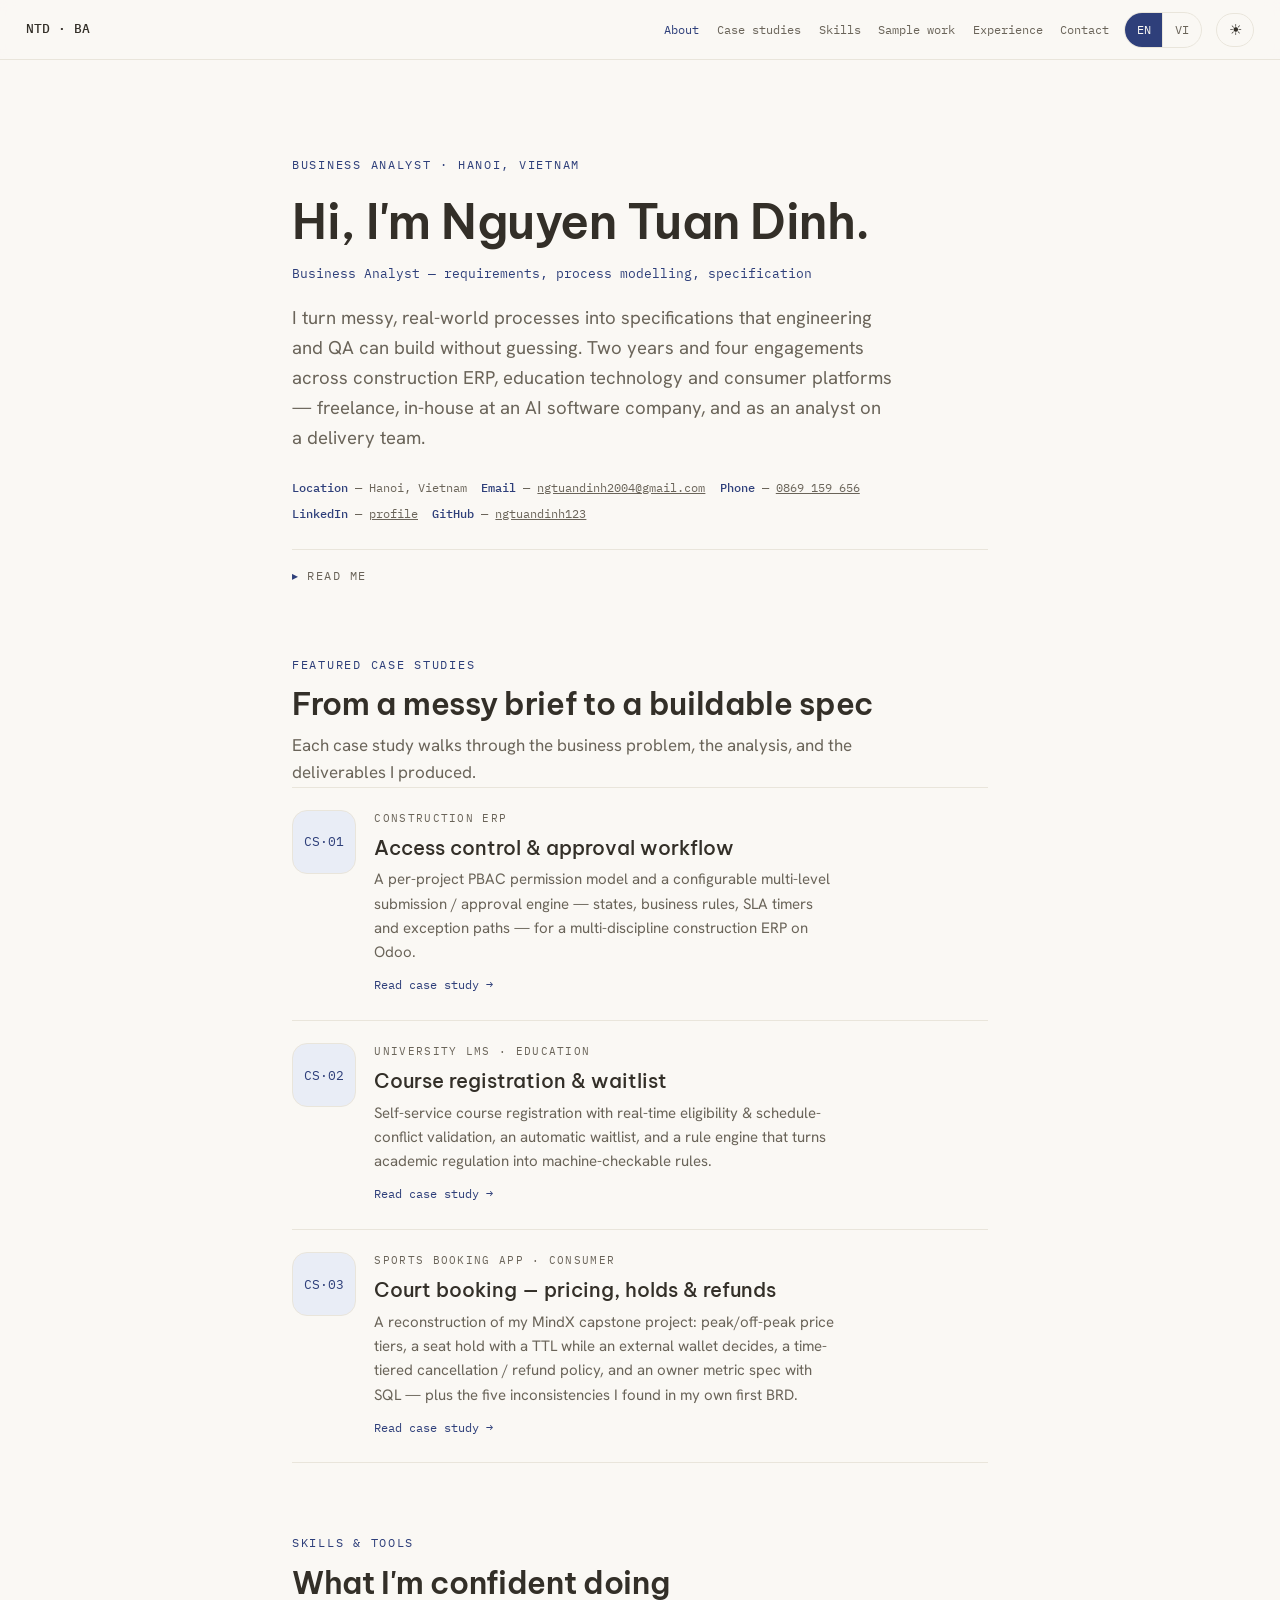
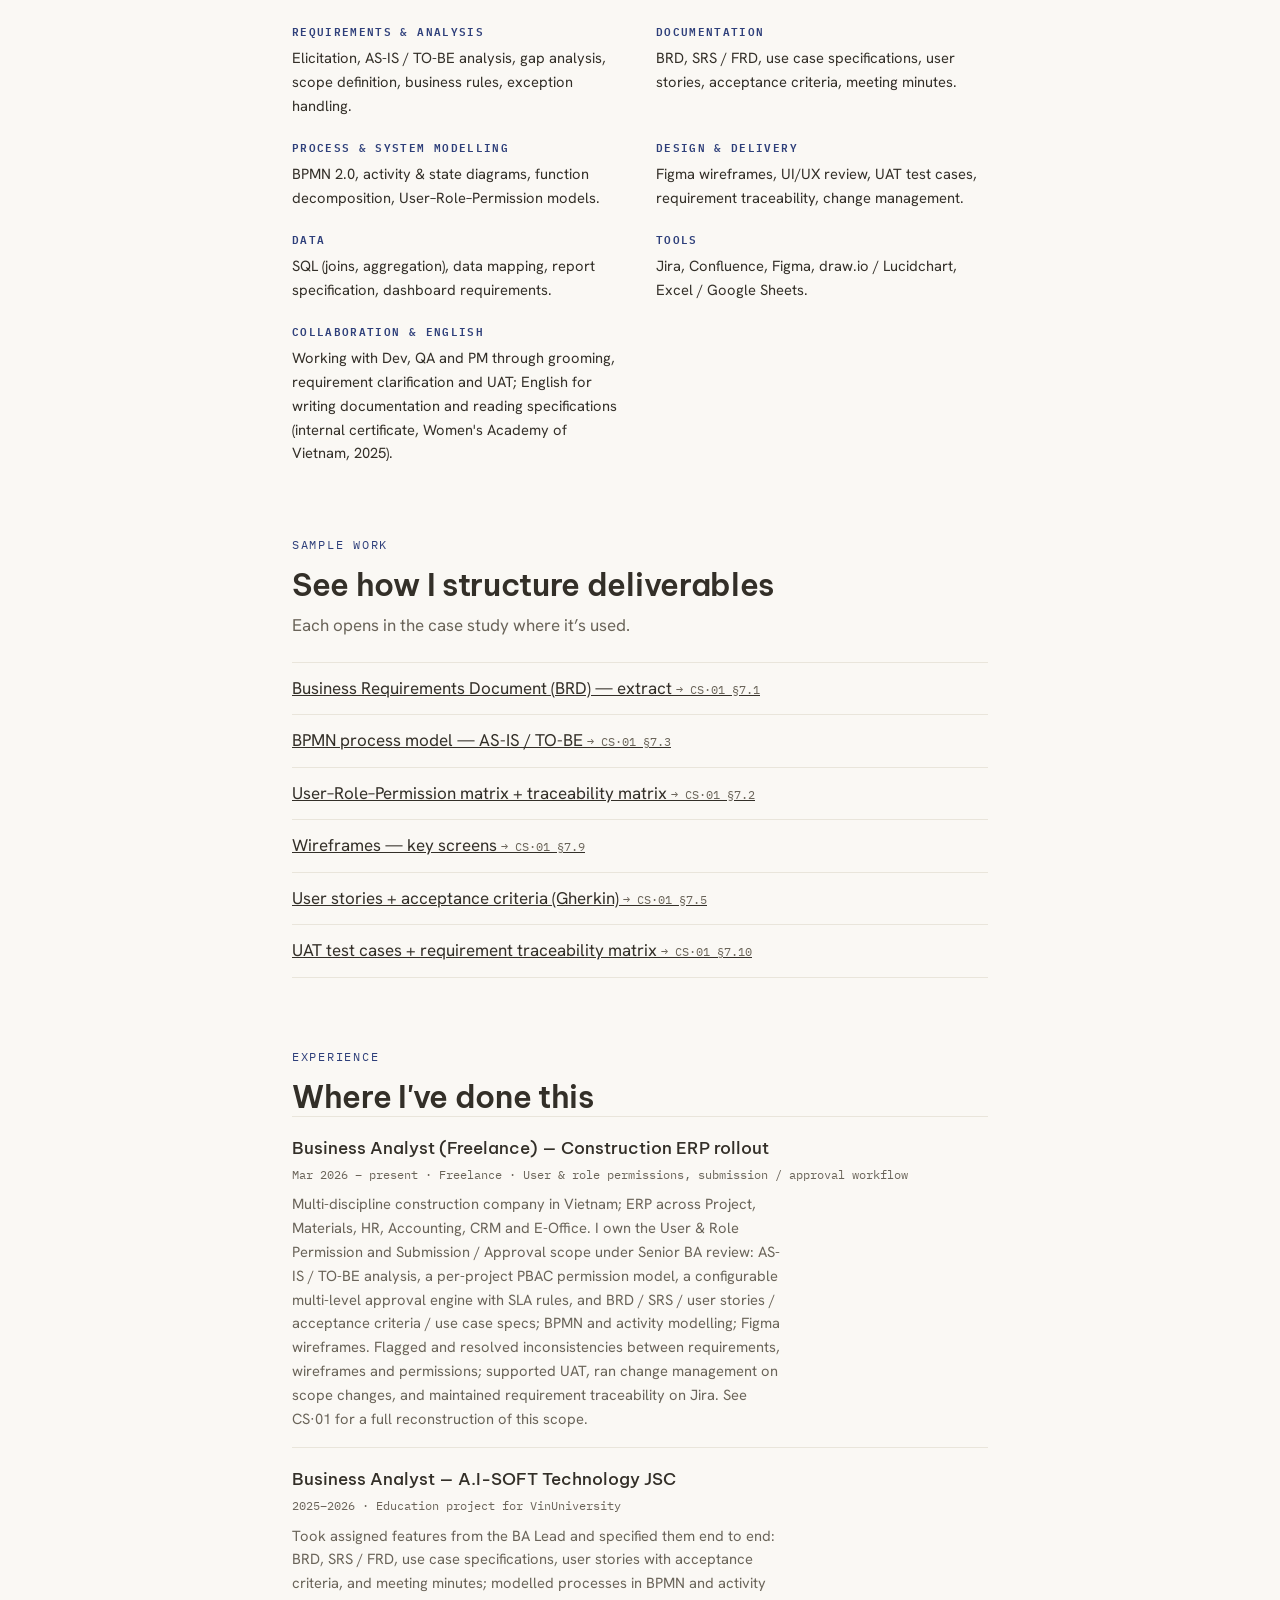
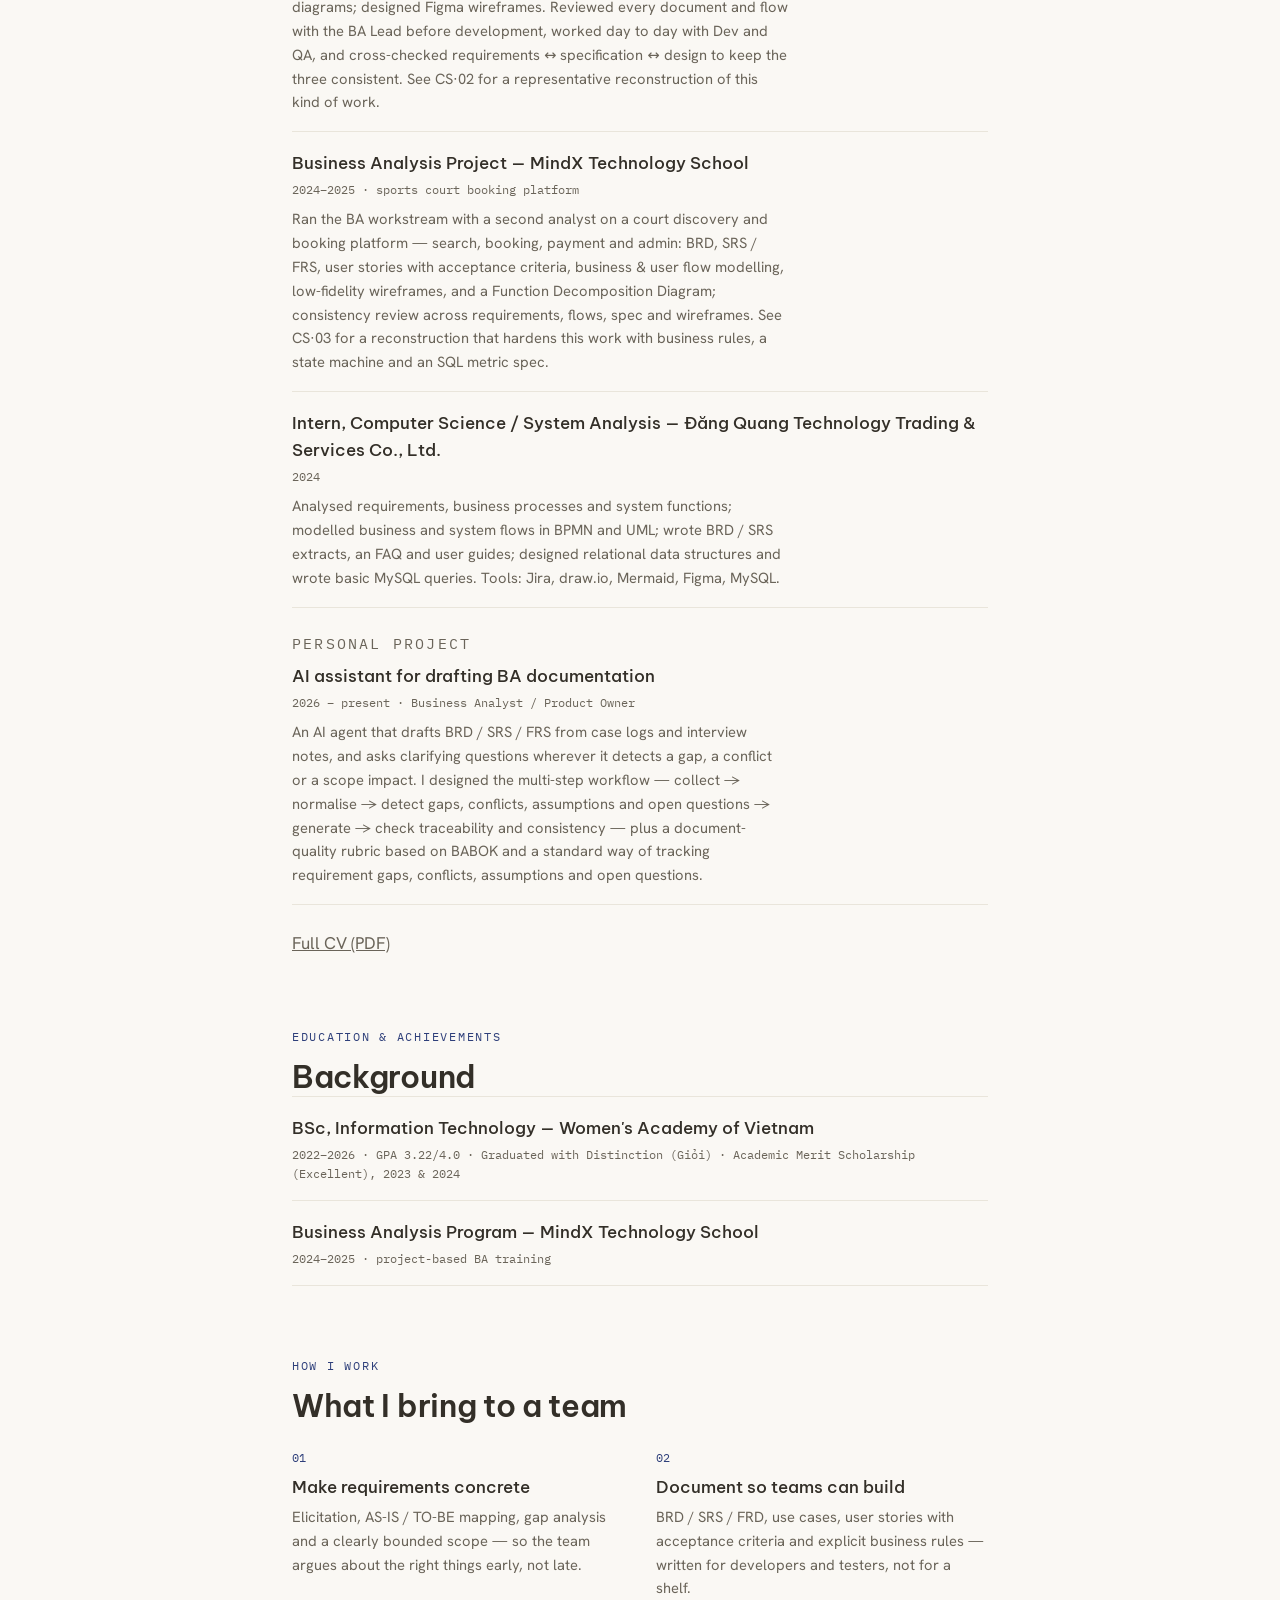
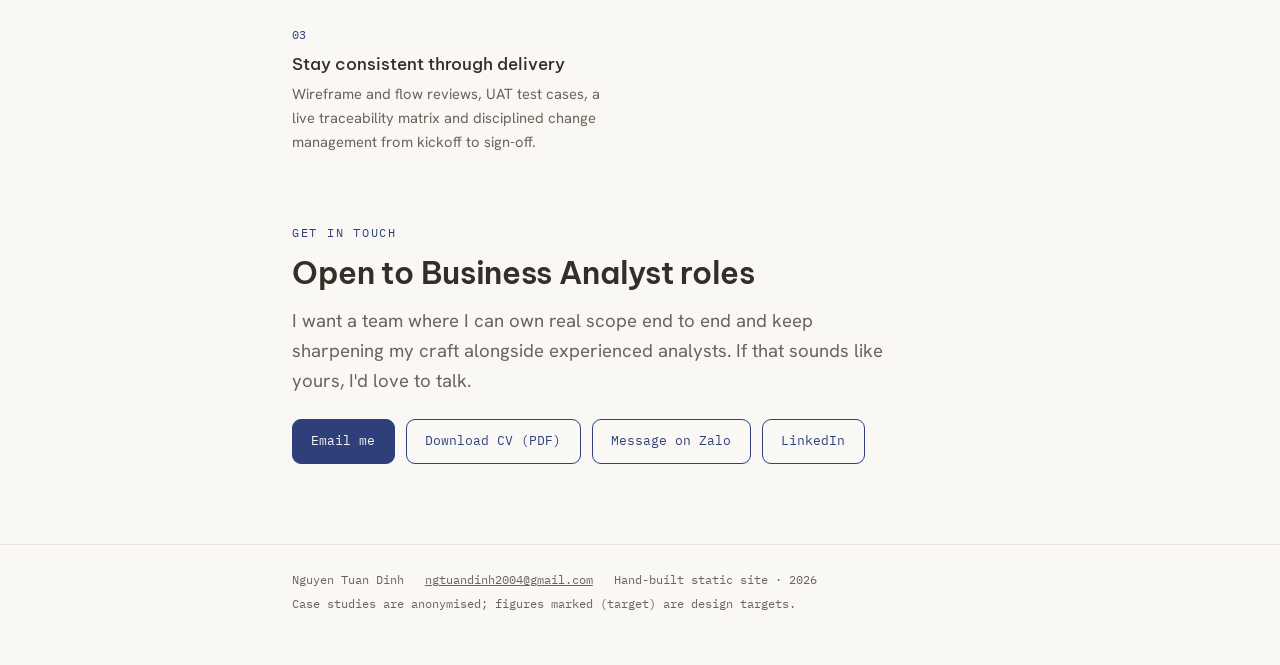
==== commit f47ad94f: "Contact buttons that actually do something on desktop The problem: mailto: and tel: links silently d" ====
--- a/index.html
+++ b/index.html
@@ -18,8 +18,8 @@
 <link rel="preconnect" href="https://fonts.googleapis.com">
 <link rel="preconnect" href="https://fonts.gstatic.com" crossorigin>
 <link rel="stylesheet" href="https://fonts.googleapis.com/css2?family=Be+Vietnam+Pro:wght@400;500;600&family=Hanken+Grotesk:wght@400;500&family=IBM+Plex+Mono:wght@400;500&display=swap">
-<link rel="stylesheet" href="assets/styles.css?v=34">
-<script src="assets/app.js?v=34"></script>
+<link rel="stylesheet" href="assets/styles.css?v=35">
+<script src="assets/app.js?v=35"></script>
 </head>
 <body>
 <a class="skip" href="#main"><span data-lang="en">Skip to content</span><span data-lang="vi">Tới nội dung chính</span></a>
@@ -57,7 +57,7 @@
       <div class="chips" style="margin-top:1.5rem">
         <span><b><span data-lang="en">Location</span><span data-lang="vi">Địa điểm</span></b> — <span data-lang="en">Hanoi, Vietnam</span><span data-lang="vi">Hà Nội, Việt Nam</span></span>
         <span data-contact-item="email"><b>Email</b> — <a data-contact="email">email</a></span>
-        <span data-contact-item="phone"><b><span data-lang="en">Phone / Zalo</span><span data-lang="vi">Điện thoại / Zalo</span></b> — <span data-contact="phone"></span></span>
+        <span data-contact-item="phone"><b><span data-lang="en">Phone</span><span data-lang="vi">Điện thoại</span></b> — <a data-contact="phone"></a></span>
         <span data-contact-item="linkedin"><b>LinkedIn</b> — <a data-contact="linkedin"><span data-lang="en">profile</span><span data-lang="vi">hồ sơ</span></a></span>
         <span data-contact-item="github"><b>GitHub</b> — <a data-contact="github">ngtuandinh123</a></span>
       </div>
@@ -226,9 +226,10 @@
       <div class="actions">
         <a class="btn" data-contact="email"><span data-lang="en">Email me</span><span data-lang="vi">Gửi email</span></a>
         <a class="btn ghost" data-contact-item="cv" data-contact="cv"><span data-lang="en">Download CV (PDF)</span><span data-lang="vi">Tải CV (PDF)</span></a>
-        <a class="btn ghost" data-contact-item="phone" data-contact="phone"><span data-lang="en">Call / Zalo</span><span data-lang="vi">Gọi / Zalo</span></a>
+        <a class="btn ghost" data-contact-item="zalo" data-contact="zalo"><span data-lang="en">Message on Zalo</span><span data-lang="vi">Nhắn Zalo</span></a>
         <a class="btn ghost" data-contact-item="linkedin" data-contact="linkedin">LinkedIn</a>
       </div>
+      <p class="copy-note" hidden aria-live="polite"></p>
     </section>
 
   </div>
--- a/assets/styles.css
+++ b/assets/styles.css
@@ -132,6 +132,8 @@
 
 /* ---- buttons / chips ---- */
 .btn{font-family:var(--fm); font-size:.8rem; text-decoration:none; padding:.7rem 1.15rem; border-radius:9px; border:1px solid var(--accent); background:var(--accent); color:var(--paper); display:inline-block}
+.btn.is-ok{background:var(--ok); border-color:var(--ok)}
+.copy-note{font-family:var(--fm); font-size:.8rem; color:var(--ok); margin-top:.9rem}
 .btn.ghost{background:transparent; color:var(--accent)}
 .actions{display:flex; gap:.7rem; flex-wrap:wrap; margin-top:1.4rem}
 .chips{display:flex; flex-wrap:wrap; gap:.35rem .9rem; font-family:var(--fm); font-size:.78rem; color:var(--ink-soft)}
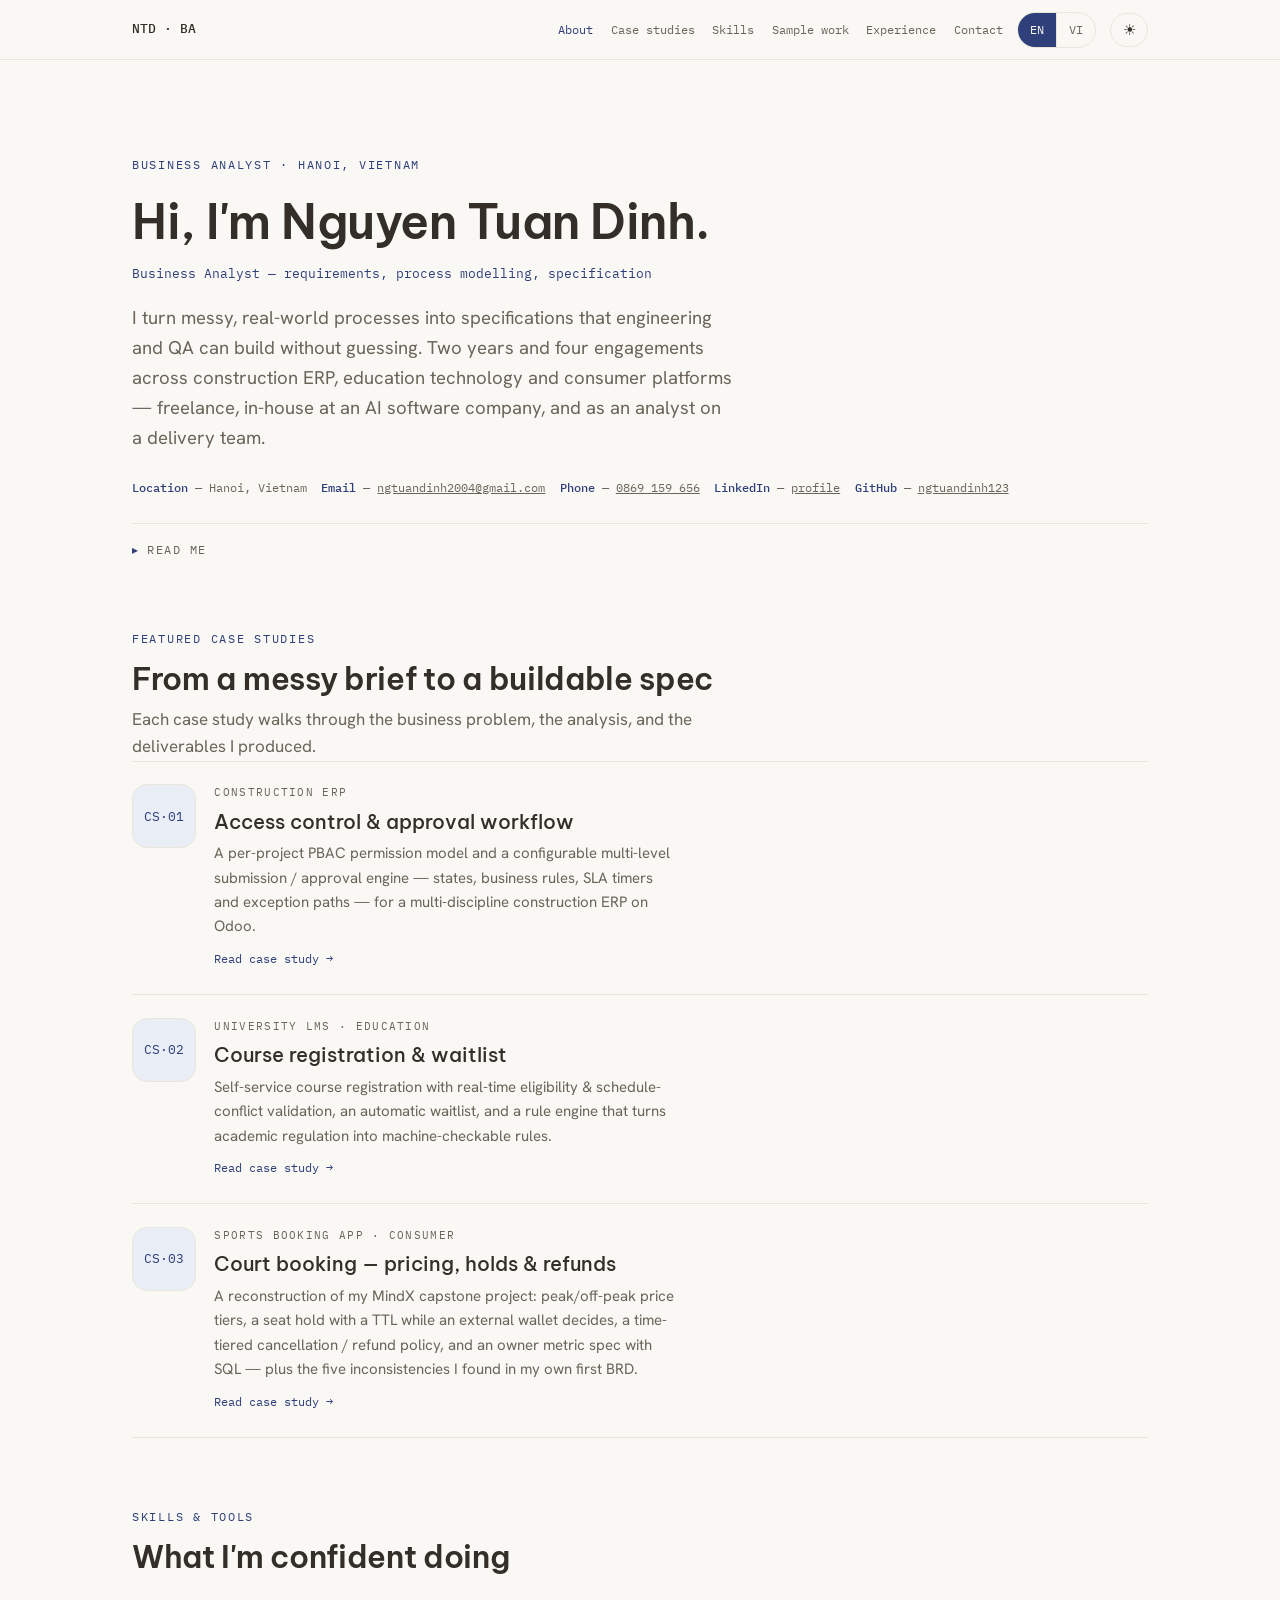
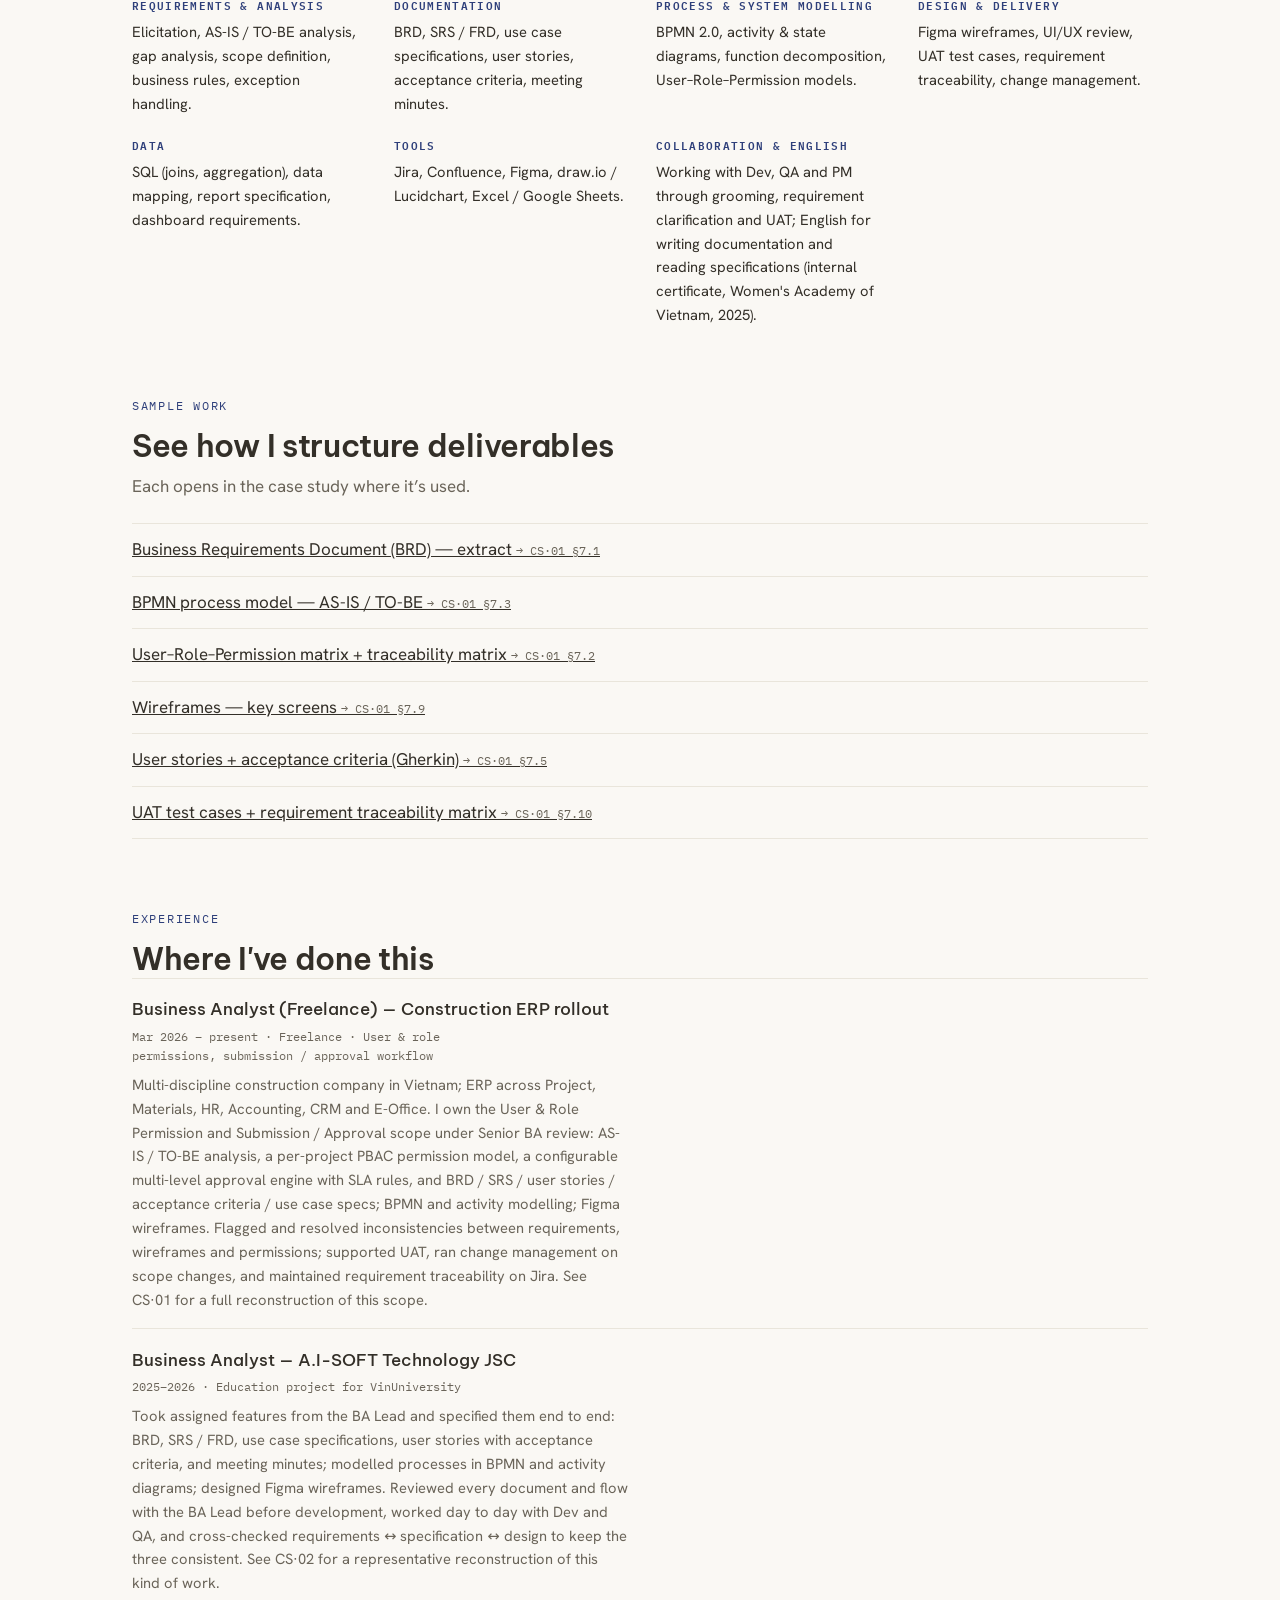
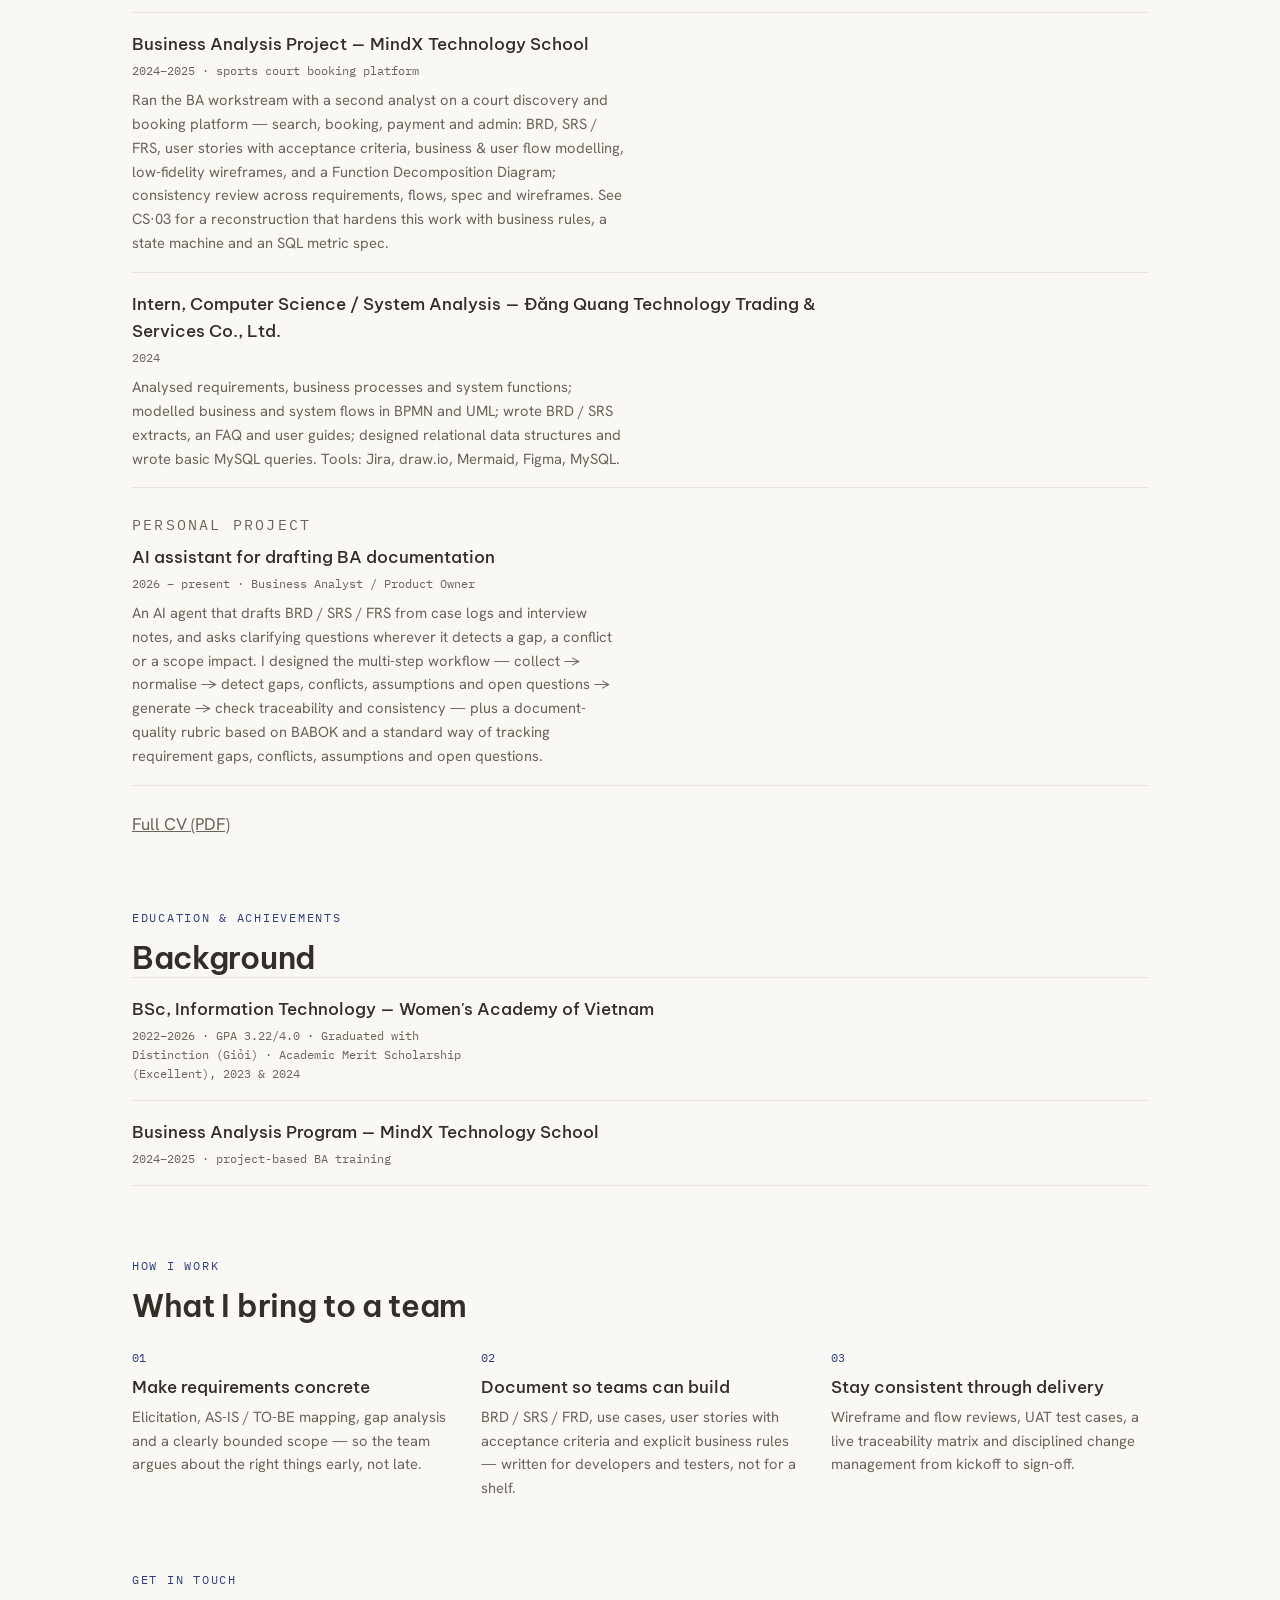
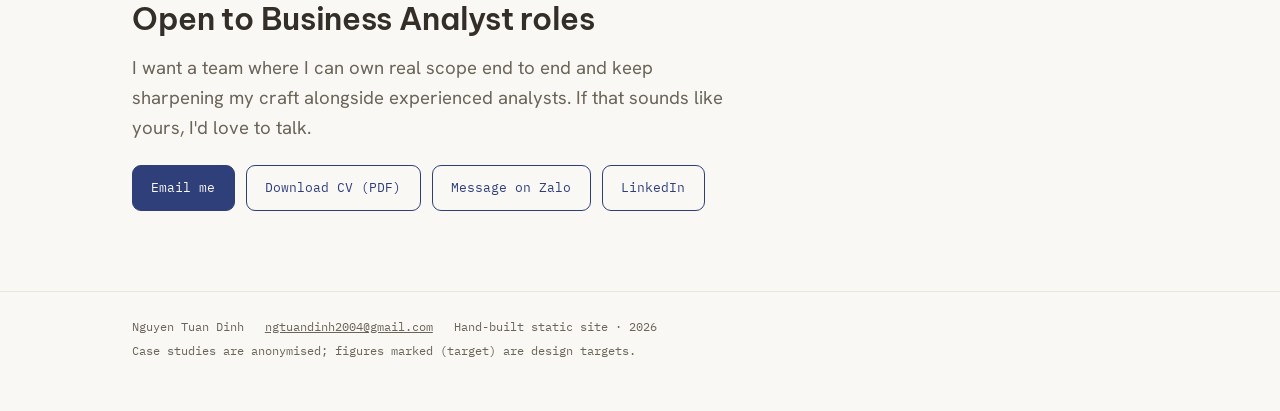
==== commit 67dfceb9: "Responsive re-balance (Opus layout review) Desktop — the homepage put every section in a fixed 760px" ====
--- a/index.html
+++ b/index.html
@@ -18,8 +18,8 @@
 <link rel="preconnect" href="https://fonts.googleapis.com">
 <link rel="preconnect" href="https://fonts.gstatic.com" crossorigin>
 <link rel="stylesheet" href="https://fonts.googleapis.com/css2?family=Be+Vietnam+Pro:wght@400;500;600&family=Hanken+Grotesk:wght@400;500&family=IBM+Plex+Mono:wght@400;500&display=swap">
-<link rel="stylesheet" href="assets/styles.css?v=35">
-<script src="assets/app.js?v=35"></script>
+<link rel="stylesheet" href="assets/styles.css?v=36">
+<script src="assets/app.js?v=36"></script>
 </head>
 <body>
 <a class="skip" href="#main"><span data-lang="en">Skip to content</span><span data-lang="vi">Tới nội dung chính</span></a>
--- a/assets/styles.css
+++ b/assets/styles.css
@@ -20,7 +20,8 @@
   --fh:"Be Vietnam Pro",system-ui,-apple-system,"Segoe UI",sans-serif;
   --fb:"Hanken Grotesk",system-ui,-apple-system,"Segoe UI",sans-serif;
   --fm:"IBM Plex Mono",ui-monospace,SFMono-Regular,monospace;
-  --wrap:760px;
+  --gutter:clamp(1.25rem,5vw,2rem);
+  --wrap:clamp(760px, 100% - 8rem, 1080px);
 }
 @media (prefers-color-scheme:dark){
   :root:not([data-theme="light"]){
@@ -64,17 +65,23 @@
 :root[data-lang="vi"] body [data-lang="en"]{display:none}
 
 /* ---- layout ---- */
-.wrap{max-width:var(--wrap); margin:0 auto; padding:0 clamp(1.25rem,5vw,2rem)}
-.wrap.wide{max-width:960px}
+.wrap{max-width:var(--wrap); margin:0 auto; padding:0 var(--gutter)}
+.wrap.wide{max-width:max(960px, var(--wrap))}
 
 /* ---- top nav ---- */
 .nav{
   position:fixed; inset:0 0 auto 0; height:60px; z-index:50;
   display:flex; align-items:center; gap:.9rem;
-  padding:0 clamp(1rem,4vw,1.6rem);
+  /* keep the nav furniture on the same axis as the page content */
+  padding-left:max(clamp(1rem,4vw,1.6rem), calc(var(--gutter) + (100% - var(--wrap))/2));
+  padding-right:max(clamp(1rem,4vw,1.6rem), calc(var(--gutter) + (100% - var(--wrap))/2));
   background:color-mix(in srgb,var(--paper) 88%,transparent);
   backdrop-filter:blur(8px); -webkit-backdrop-filter:blur(8px);
   border-bottom:1px solid var(--line);
+}
+body.cs .nav{
+  padding-left:max(clamp(1rem,4vw,1.6rem), calc(var(--gutter) + (100% - max(960px, var(--wrap)))/2));
+  padding-right:max(clamp(1rem,4vw,1.6rem), calc(var(--gutter) + (100% - max(960px, var(--wrap)))/2));
 }
 .nav .mark{font-family:var(--fm); font-size:.8rem; font-weight:500; text-decoration:none; white-space:nowrap}
 .nav .links{display:flex; gap:1.1rem; margin-left:auto; font-family:var(--fm); font-size:.76rem}
@@ -91,10 +98,26 @@
   .nav{gap:.55rem}
   .nav .mark{flex:0 0 auto}
   .nav .links{margin-left:0; flex:1 1 auto; min-width:0; gap:.85rem; overflow-x:auto; scrollbar-width:none; -ms-overflow-style:none; -webkit-overflow-scrolling:touch;
-    -webkit-mask-image:linear-gradient(90deg,#000 calc(100% - 22px),transparent);
-    mask-image:linear-gradient(90deg,#000 calc(100% - 22px),transparent)}
+    -webkit-mask-image:linear-gradient(90deg,transparent,#000 18px,#000 calc(100% - 18px),transparent);
+    mask-image:linear-gradient(90deg,transparent,#000 18px,#000 calc(100% - 18px),transparent)}
   .nav .links::-webkit-scrollbar{display:none}
   .nav .links a{white-space:nowrap}
+}
+
+/* ---- mobile: enlarge tap targets to ~44px (no visual change, just hit area) ---- */
+@media (max-width:760px){
+  .nav .links{align-items:stretch}
+  .nav .links a{display:flex; align-items:center; min-height:44px}
+  .nav .seg button{min-height:44px}
+  .nav .tgl{width:44px; height:44px}
+  .chips{gap:.15rem .9rem}
+  .chips a{display:inline-block; padding:.5rem 0; min-height:44px}
+  .readme summary{min-height:44px; align-items:center}
+  .samples li a{min-height:44px}
+  .actions a[data-contact="cv"], p.sub a[data-contact="cv"]{display:inline-block; padding:.5rem 0}
+  footer .f a{display:inline-block; padding:.35rem 0}
+  .toc-m .toc-body a{display:flex; align-items:center; min-height:40px}
+  .dsubnav a{padding:.5rem .7rem}
 }
 
 /* skip link — off-screen via transform until keyboard-focused */
@@ -105,11 +128,11 @@
 main{padding-top:calc(60px + clamp(1.5rem,5vw,3rem))}
 
 /* ---- section rhythm ---- */
-.sec{padding-top:clamp(2.6rem,7vw,4.4rem); scroll-margin-top:78px}
-.kicker{font-family:var(--fm); font-size:.72rem; text-transform:uppercase; letter-spacing:.15em; color:var(--accent); margin:0 0 .7rem}
+.sec{padding-top:clamp(3rem,7vw,4.4rem); scroll-margin-top:78px}
+.kicker{font-family:var(--fm); font-size:.72rem; text-transform:uppercase; letter-spacing:.15em; color:var(--accent); margin:0 0 .7rem; max-width:44rem}
 h1,h2,h3,h4{font-family:var(--fh); font-weight:600; letter-spacing:-.01em; text-wrap:balance}
-h1{font-size:clamp(2rem,5.5vw,3rem); line-height:1.14; margin:0}
-h2{font-size:clamp(1.4rem,3.6vw,1.95rem); line-height:1.22; margin:0}
+h1{font-size:clamp(2rem,5.5vw,3rem); line-height:1.14; margin:0; max-width:44rem}
+h2{font-size:clamp(1.5rem,3.6vw,1.95rem); line-height:1.22; margin:0; max-width:44rem}
 h3{font-size:1.26rem; line-height:1.3; margin:2rem 0 .5rem}
 h4{font-size:1.06rem; line-height:1.32; margin:1.4rem 0 .4rem}
 p{margin:.9rem 0 0}
@@ -238,7 +261,7 @@
 
 /* ---- homepage-specific ---- */
 .hero h1{margin-top:1.3rem}
-.hero .role{font-family:var(--fm); font-size:.82rem; color:var(--accent); margin:.8rem 0 0}
+.hero .role{font-family:var(--fm); font-size:.82rem; color:var(--accent); margin:.8rem 0 0; max-width:44rem}
 .hero .pitch{margin-top:1.15rem}
 details.readme{margin-top:1.6rem; border-top:1px solid var(--line); padding-top:1rem}
 details.readme summary{display:flex; align-items:center; gap:.5rem; cursor:pointer; list-style:none; font-family:var(--fm); font-size:.76rem; text-transform:uppercase; letter-spacing:.12em; color:var(--ink-soft)}
@@ -275,8 +298,8 @@
 
 .item{padding:1.05rem 0; border-top:1px solid var(--line)}
 .item:last-of-type{border-bottom:1px solid var(--line)}
-.item .h{font-family:var(--fh); font-weight:500; font-size:1.05rem}
-.item .meta{font-family:var(--fm); font-size:.74rem; color:var(--ink-soft); margin-top:.25rem}
+.item .h{font-family:var(--fh); font-weight:500; font-size:1.05rem; max-width:44rem}
+.item .meta{font-family:var(--fm); font-size:.74rem; color:var(--ink-soft); margin-top:.25rem; max-width:52ch}
 .item p{margin:.5rem 0 0; font-size:.92rem; color:var(--ink-soft); max-width:62ch}
 
 .hgrid{display:grid; grid-template-columns:repeat(auto-fit,minmax(220px,1fr)); gap:1.5rem 2rem; margin-top:1.4rem}
@@ -296,9 +319,8 @@
 .cs-layout{display:grid; grid-template-columns:minmax(0,1fr); gap:2rem}
 .cs-layout>*{min-width:0}
 @media (min-width:1180px){
-  .wrap.wide{max-width:1060px}
-  .cs-layout{grid-template-columns:180px minmax(0,1fr); gap:2.5rem; max-width:1010px; margin:0 auto}
-  .cs-layout .cs-body{max-width:760px; min-width:0}
+  .cs-layout{grid-template-columns:200px minmax(0,1fr); column-gap:3rem; max-width:none; margin:0}
+  .cs-layout .cs-body{max-width:768px; min-width:0}
 }
 .cs-body{max-width:760px; min-width:0}
 .cs-body .soft{color:var(--ink-soft)}
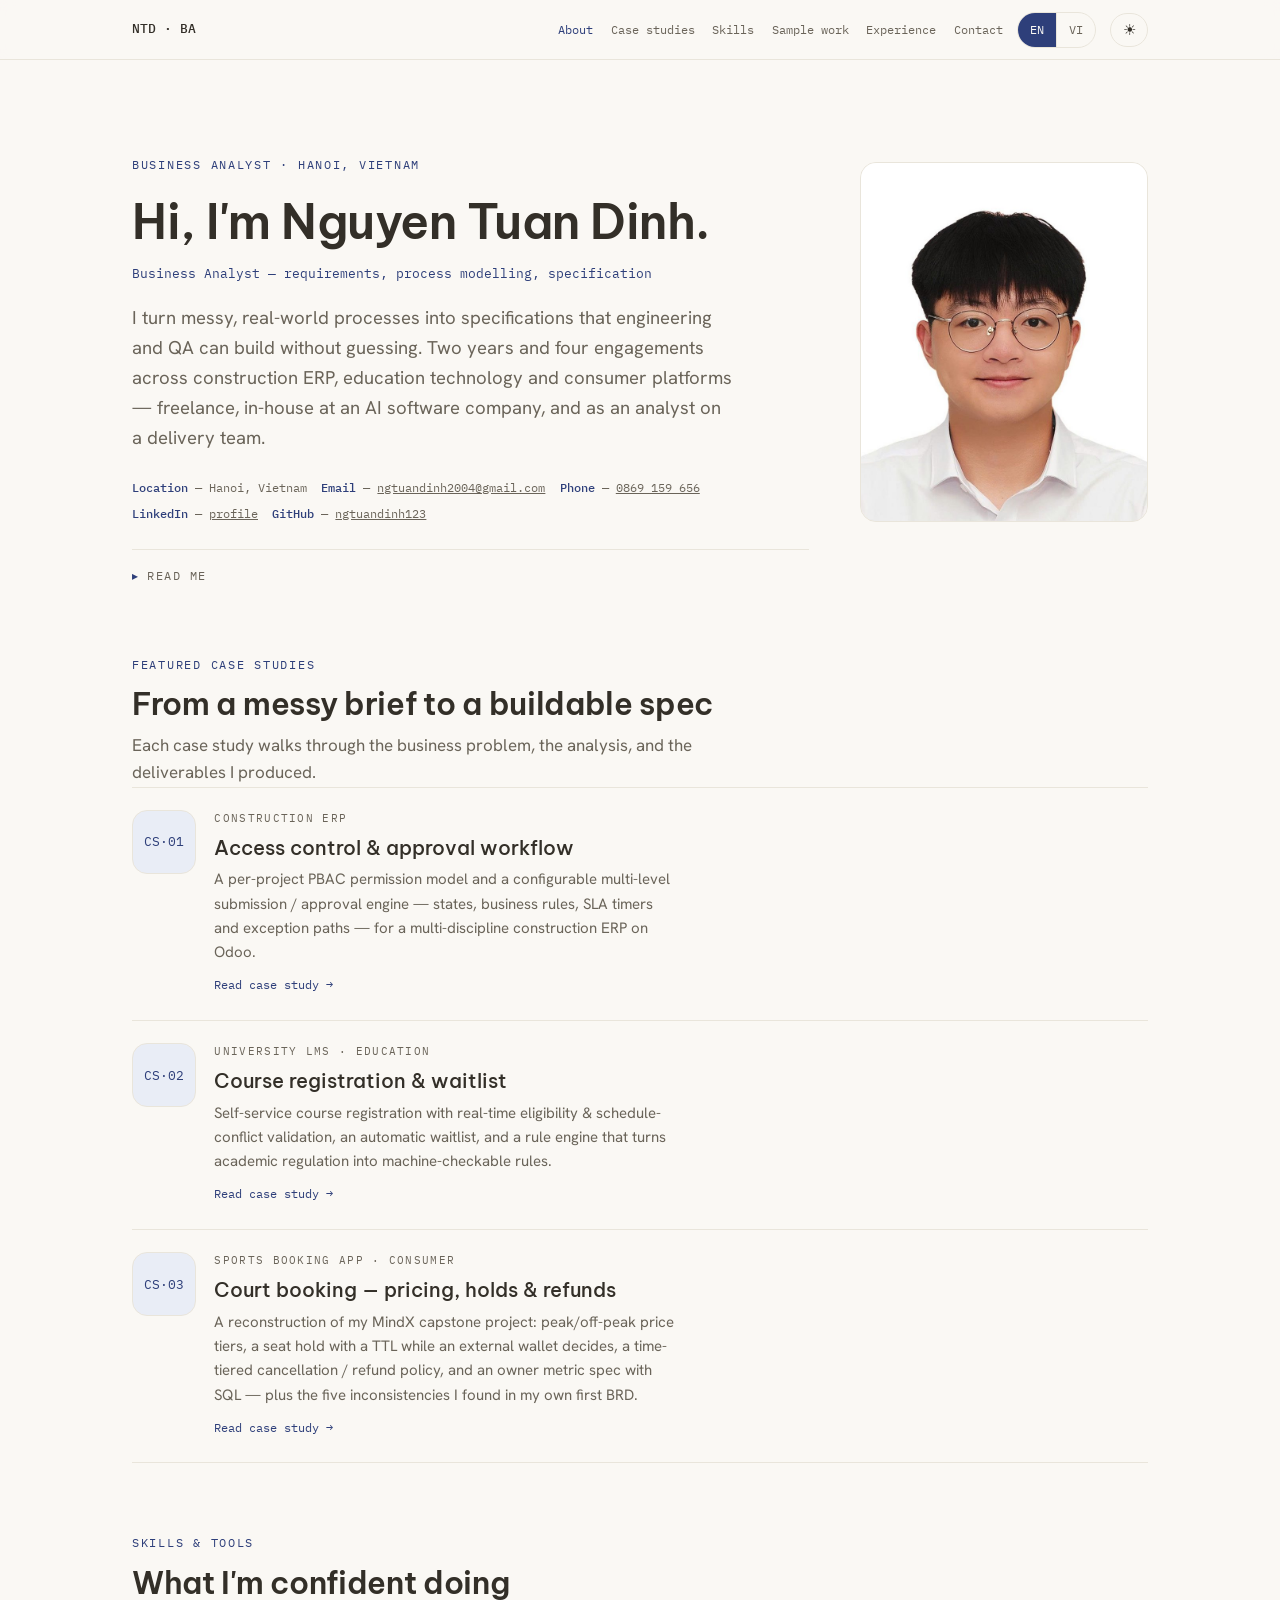
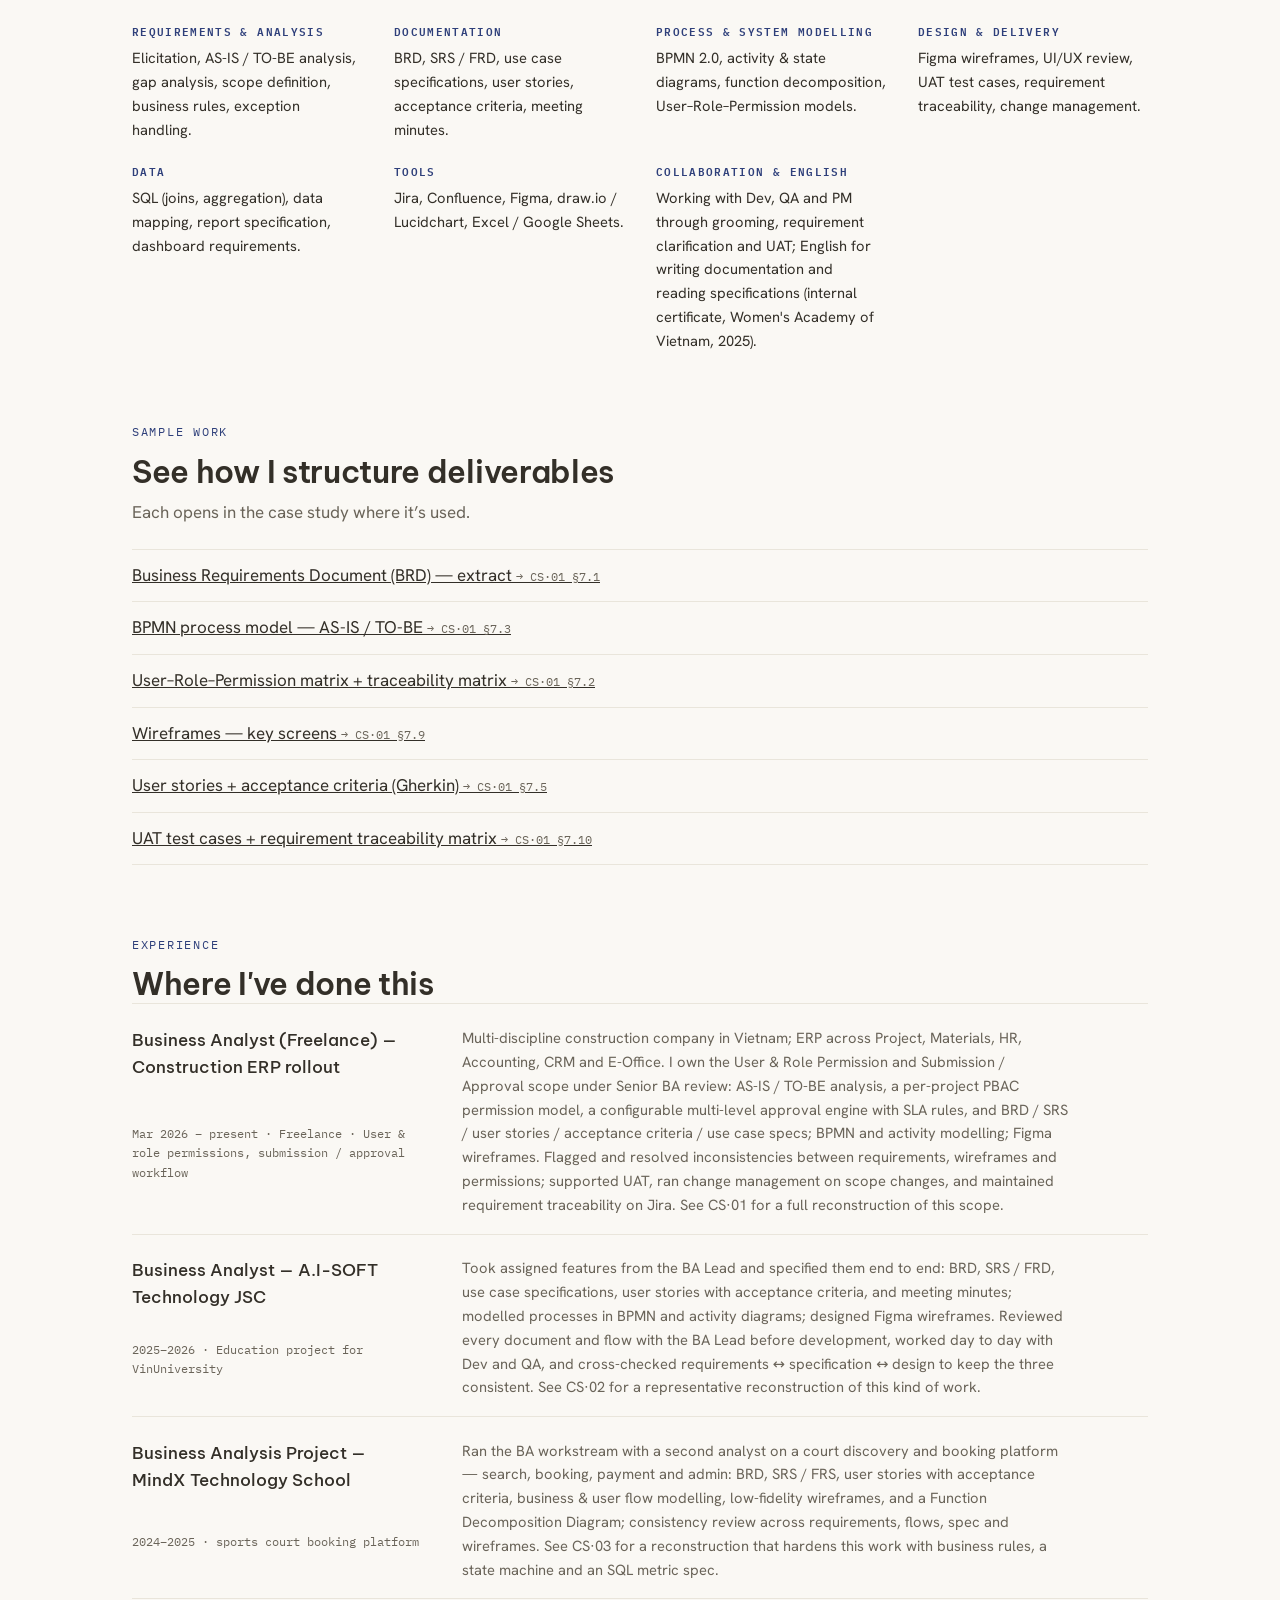
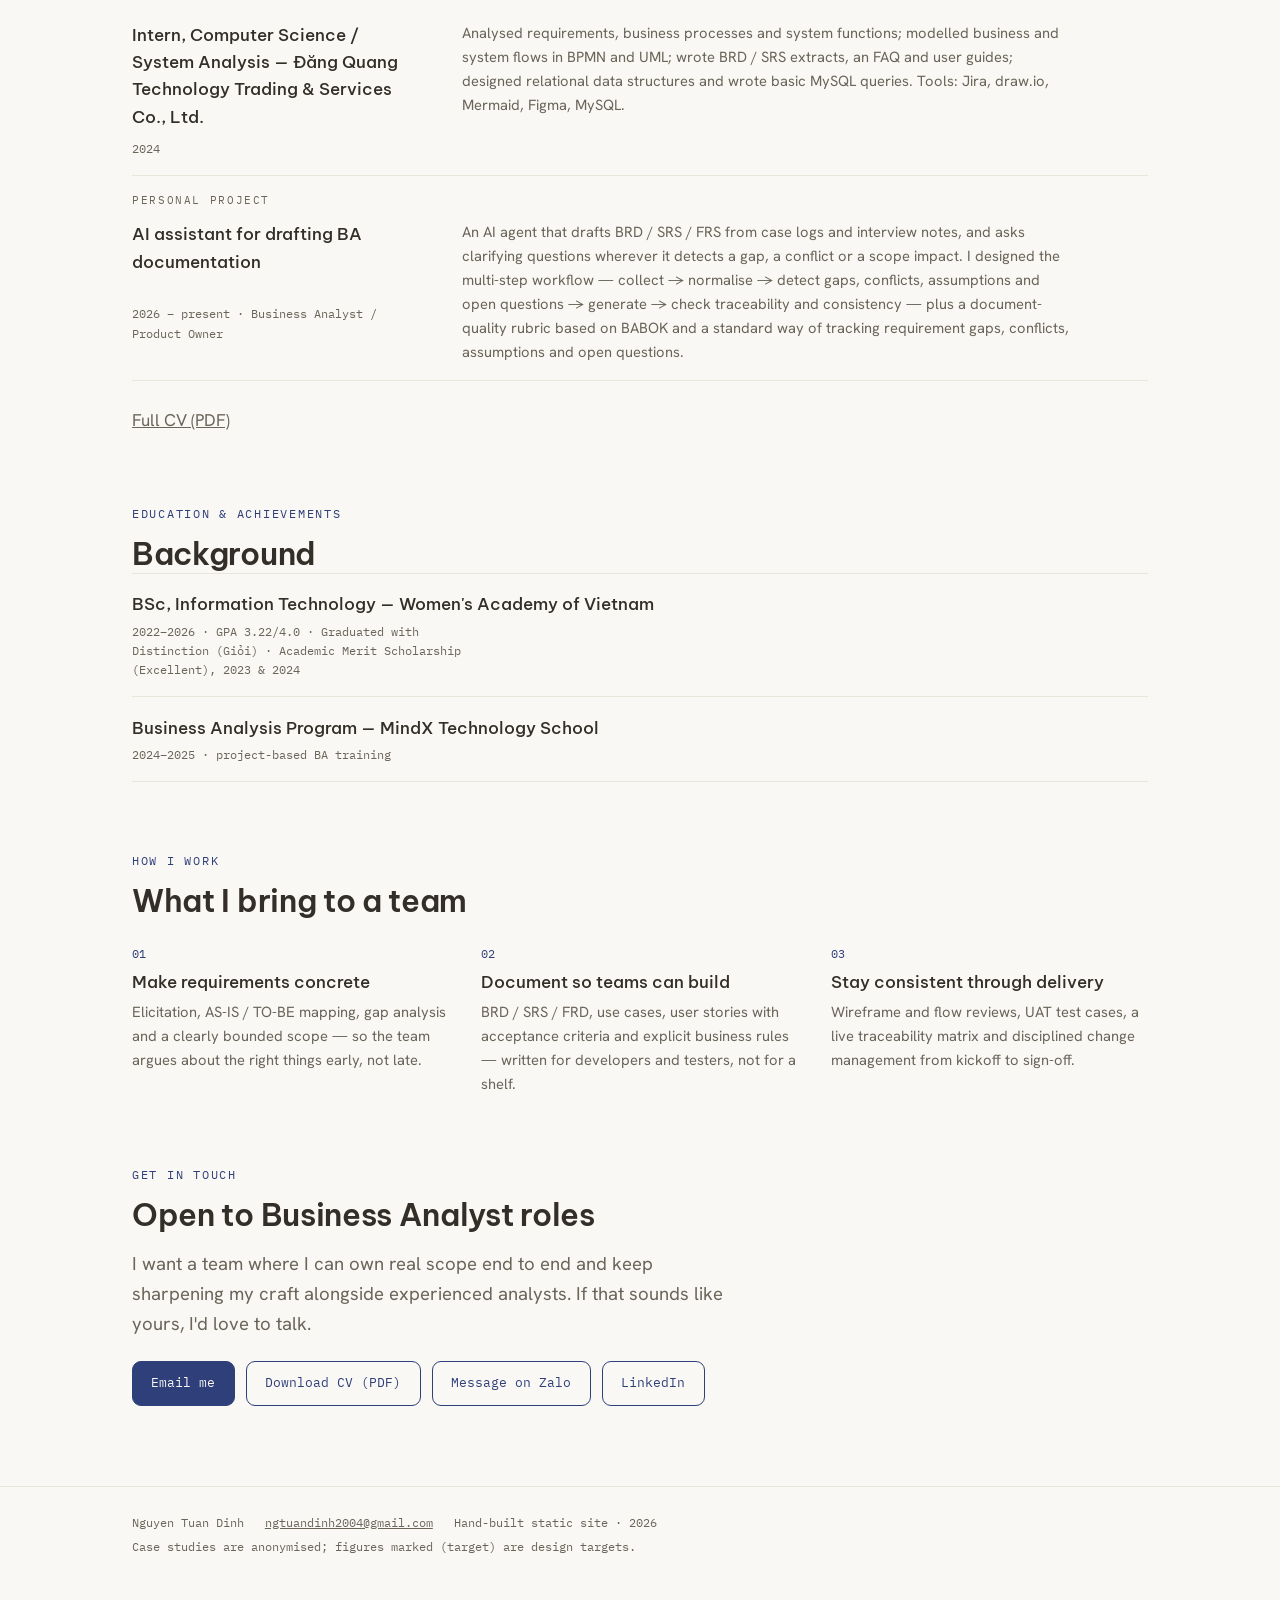
==== commit 35502ab4: "Hero portrait + two-column Experience on wide screens - added assets/portrait.jpg (720×1080, 54KB) a" ====
--- a/index.html
+++ b/index.html
@@ -18,8 +18,8 @@
 <link rel="preconnect" href="https://fonts.googleapis.com">
 <link rel="preconnect" href="https://fonts.gstatic.com" crossorigin>
 <link rel="stylesheet" href="https://fonts.googleapis.com/css2?family=Be+Vietnam+Pro:wght@400;500;600&family=Hanken+Grotesk:wght@400;500&family=IBM+Plex+Mono:wght@400;500&display=swap">
-<link rel="stylesheet" href="assets/styles.css?v=36">
-<script src="assets/app.js?v=36"></script>
+<link rel="stylesheet" href="assets/styles.css?v=37">
+<script src="assets/app.js?v=37"></script>
 </head>
 <body>
 <a class="skip" href="#main"><span data-lang="en">Skip to content</span><span data-lang="vi">Tới nội dung chính</span></a>
@@ -46,6 +46,9 @@
 
     <!-- ABOUT / HERO -->
     <section class="hero sec" id="about" style="padding-top:clamp(2rem,5vw,3rem)">
+      <div class="hero-grid">
+      <img class="hero-photo" src="assets/portrait.jpg?v=1" alt="Nguyễn Tuấn Định" width="720" height="1080">
+      <div class="hero-main">
       <p class="kicker">Business Analyst · <span data-lang="en">Hanoi, Vietnam</span><span data-lang="vi">Hà Nội, Việt Nam</span></p>
       <h1><span data-lang="en">Hi, I'm Nguyen Tuan Dinh.</span><span data-lang="vi">Xin chào, mình là Nguyễn Tuấn Định.</span></h1>
       <p class="role"><span data-lang="en">Business Analyst — requirements, process modelling, specification</span><span data-lang="vi">Business Analyst · Chuyên viên Phân tích Nghiệp vụ — phân tích yêu cầu, mô hình hoá quy trình, đặc tả</span></p>
@@ -71,6 +74,8 @@
         <p data-lang="en">I care a lot about consistency — catching the places where the requirement, the wireframe and the permission model quietly disagree, before they reach a developer.</p>
         <p data-lang="vi">Mình rất coi trọng tính nhất quán — phát hiện những chỗ mà yêu cầu, wireframe và mô hình phân quyền âm thầm mâu thuẫn với nhau, trước khi chúng đến tay lập trình viên.</p>
       </details>
+      </div><!-- /hero-main -->
+      </div><!-- /hero-grid -->
     </section>
 
     <!-- WORK -->
--- a/assets/styles.css
+++ b/assets/styles.css
@@ -263,6 +263,14 @@
 .hero h1{margin-top:1.3rem}
 .hero .role{font-family:var(--fm); font-size:.82rem; color:var(--accent); margin:.8rem 0 0; max-width:44rem}
 .hero .pitch{margin-top:1.15rem}
+.hero-grid{display:grid; gap:1.4rem}
+.hero-main{min-width:0}
+.hero-photo{width:104px; height:104px; object-fit:cover; object-position:center 18%; border-radius:50%; border:1px solid var(--line); background:var(--surface-2)}
+@media (min-width:900px){
+  .hero-grid{grid-template-columns:minmax(0,1fr) 288px; column-gap:clamp(2rem,4vw,3.4rem); align-items:start}
+  .hero-main{grid-column:1; grid-row:1}
+  .hero-photo{grid-column:2; grid-row:1; width:288px; height:auto; aspect-ratio:4 / 5; object-position:center top; border-radius:16px; margin-top:.4rem}
+}
 details.readme{margin-top:1.6rem; border-top:1px solid var(--line); padding-top:1rem}
 details.readme summary{display:flex; align-items:center; gap:.5rem; cursor:pointer; list-style:none; font-family:var(--fm); font-size:.76rem; text-transform:uppercase; letter-spacing:.12em; color:var(--ink-soft)}
 details.readme summary::-webkit-details-marker{display:none}
@@ -301,6 +309,15 @@
 .item .h{font-family:var(--fh); font-weight:500; font-size:1.05rem; max-width:44rem}
 .item .meta{font-family:var(--fm); font-size:.74rem; color:var(--ink-soft); margin-top:.25rem; max-width:52ch}
 .item p{margin:.5rem 0 0; font-size:.92rem; color:var(--ink-soft); max-width:62ch}
+.item > .kicker{font-size:.68rem; margin-bottom:.35rem}
+/* wide screens: title + dates in a left rail, the description beside it */
+@media (min-width:1180px){
+  #experience .item{display:grid; grid-template-columns:minmax(0,18rem) minmax(0,1fr); column-gap:2.6rem; row-gap:.3rem}
+  #experience .item > .kicker{grid-column:1 / -1; grid-row:1}
+  #experience .item .h{grid-column:1; grid-row:2; margin:0}
+  #experience .item .meta{grid-column:1; grid-row:3; max-width:none}
+  #experience .item p{grid-column:2; grid-row:2 / span 2; margin:0; max-width:38rem}
+}
 
 .hgrid{display:grid; grid-template-columns:repeat(auto-fit,minmax(220px,1fr)); gap:1.5rem 2rem; margin-top:1.4rem}
 .hgrid .hnum{font-family:var(--fm); font-size:.78rem; color:var(--accent)}
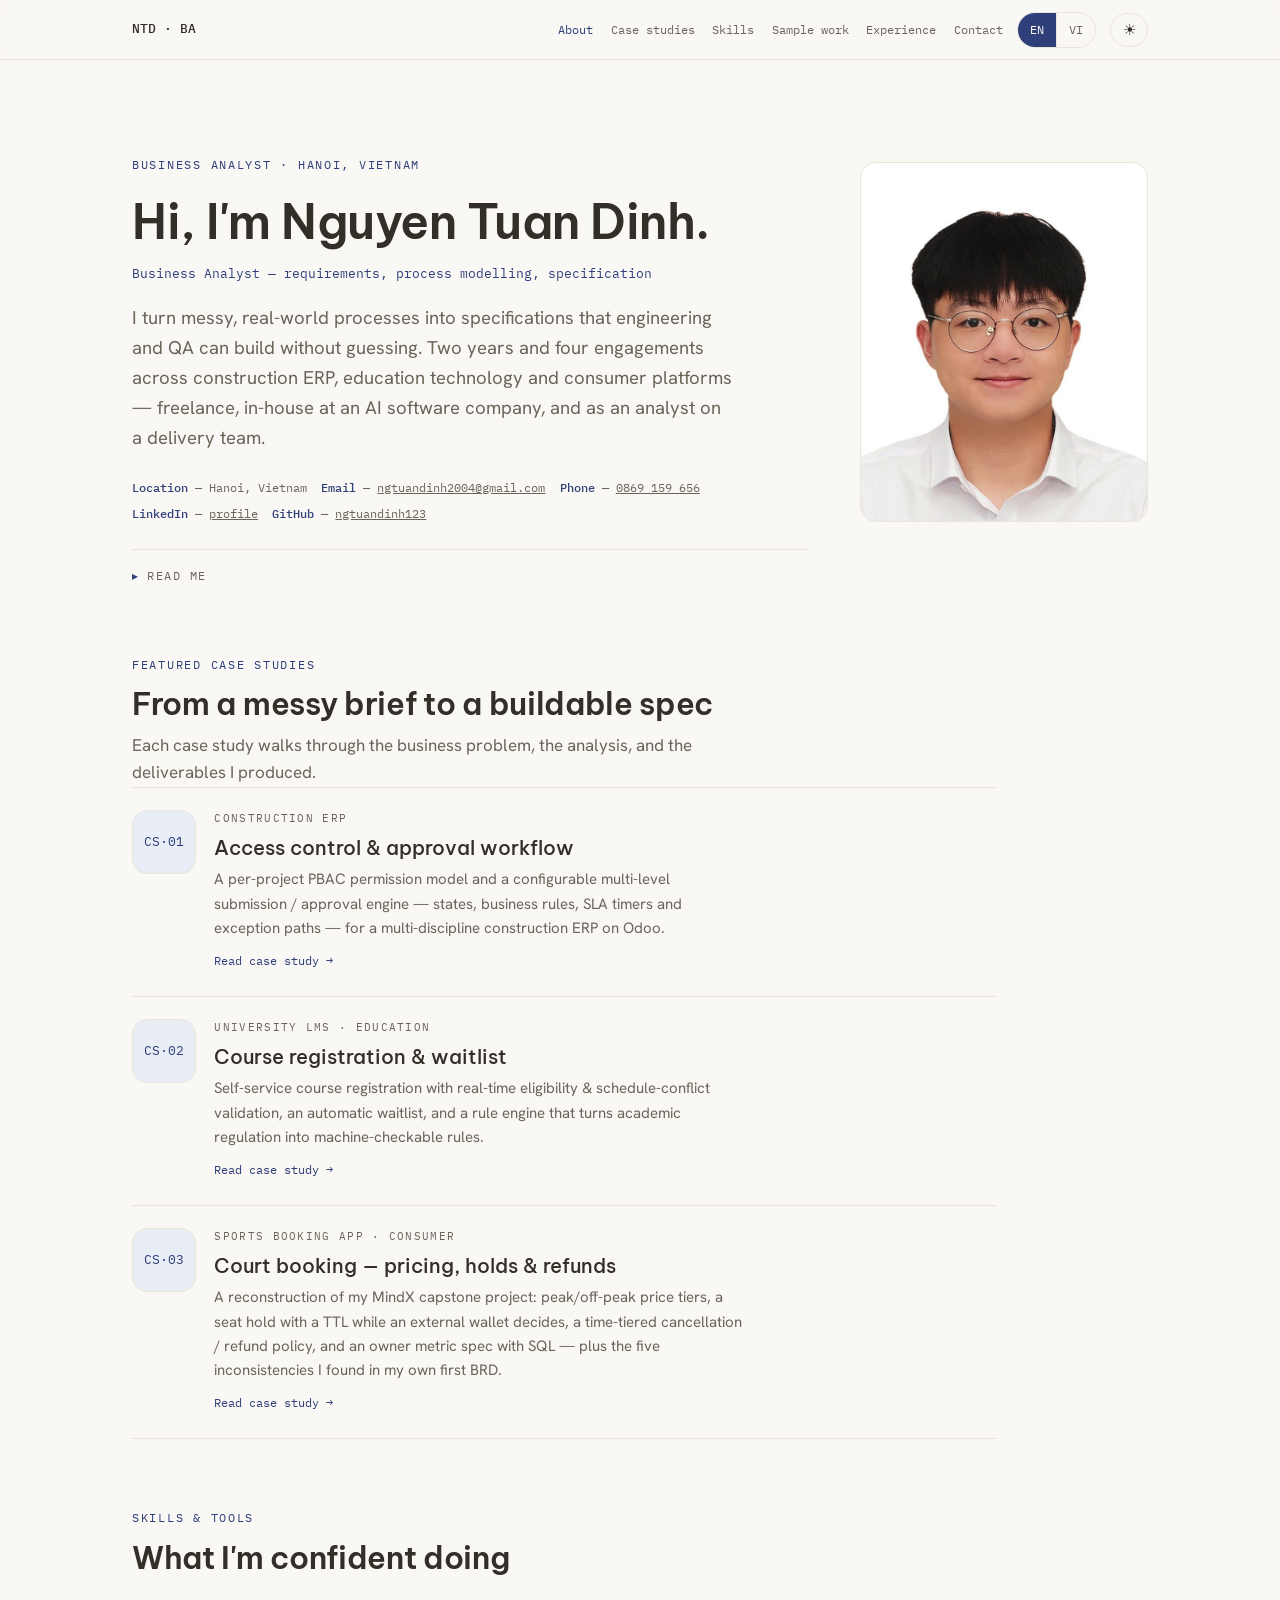
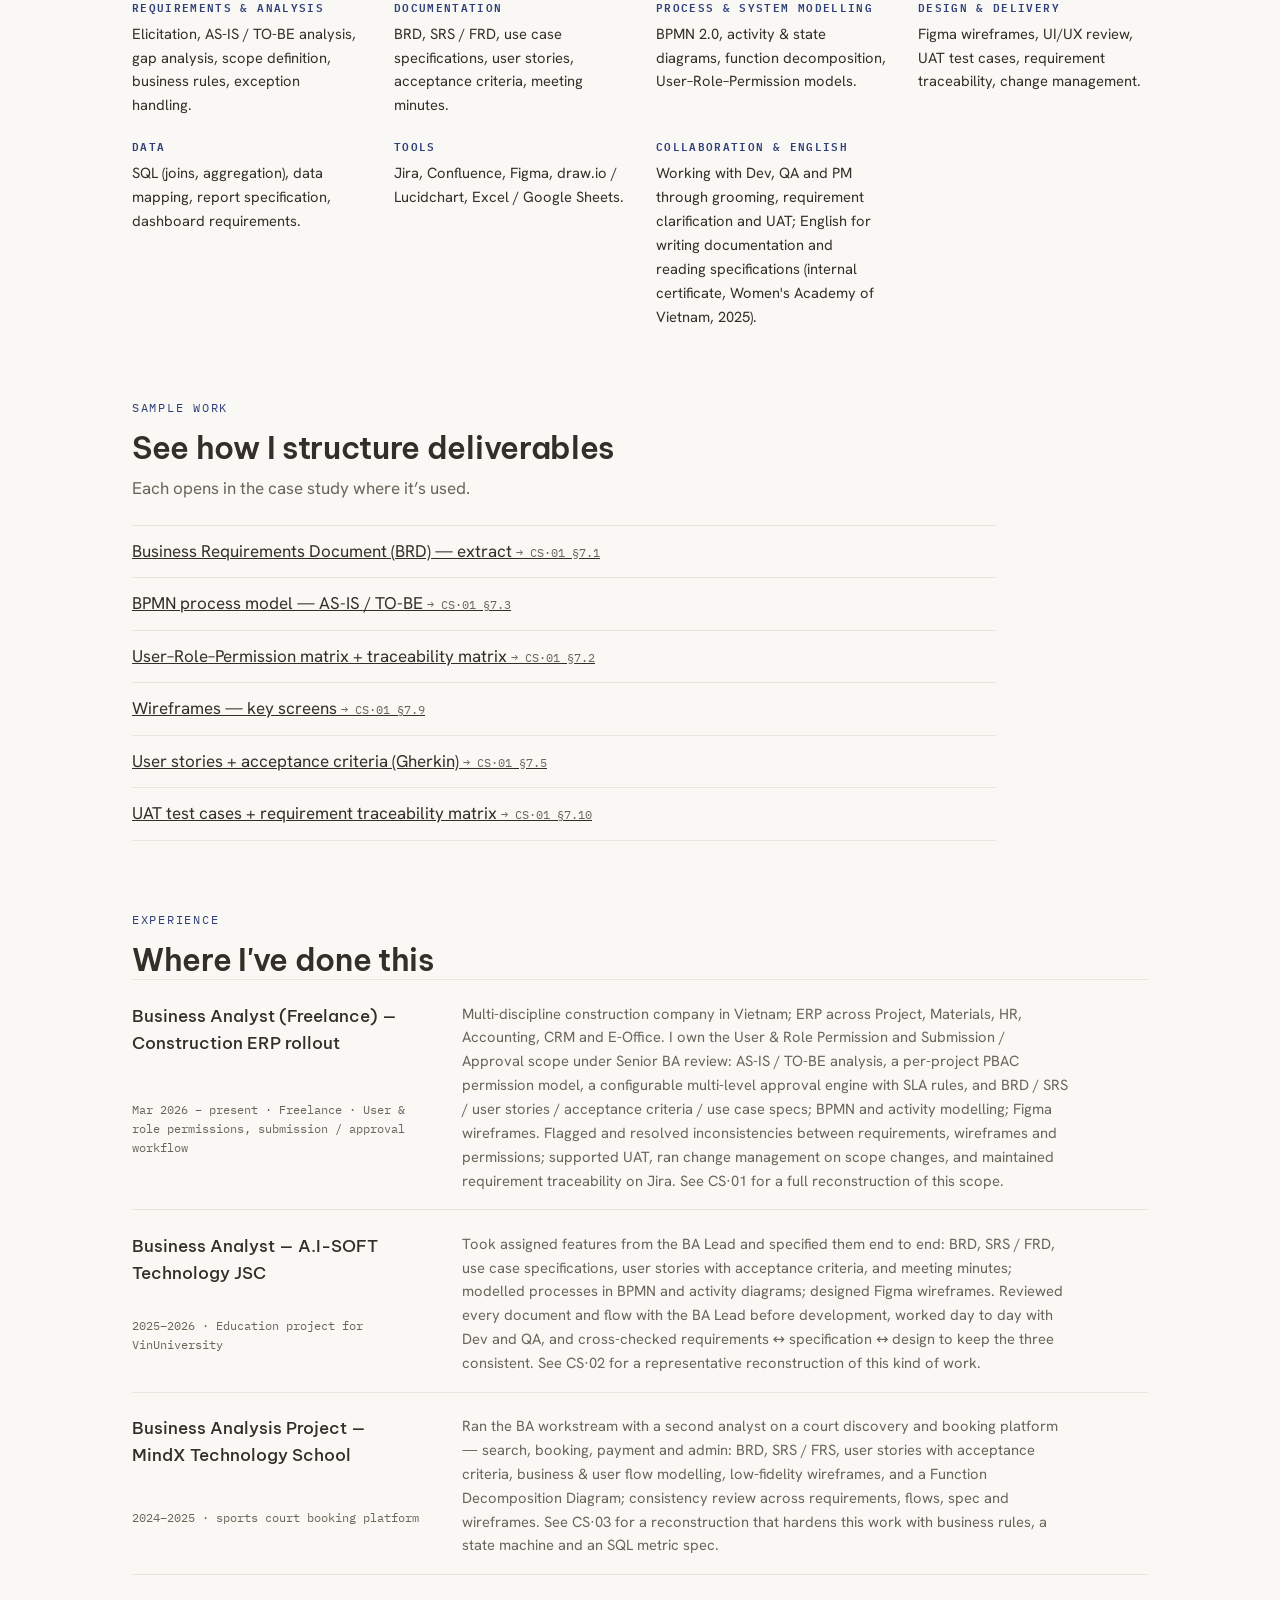
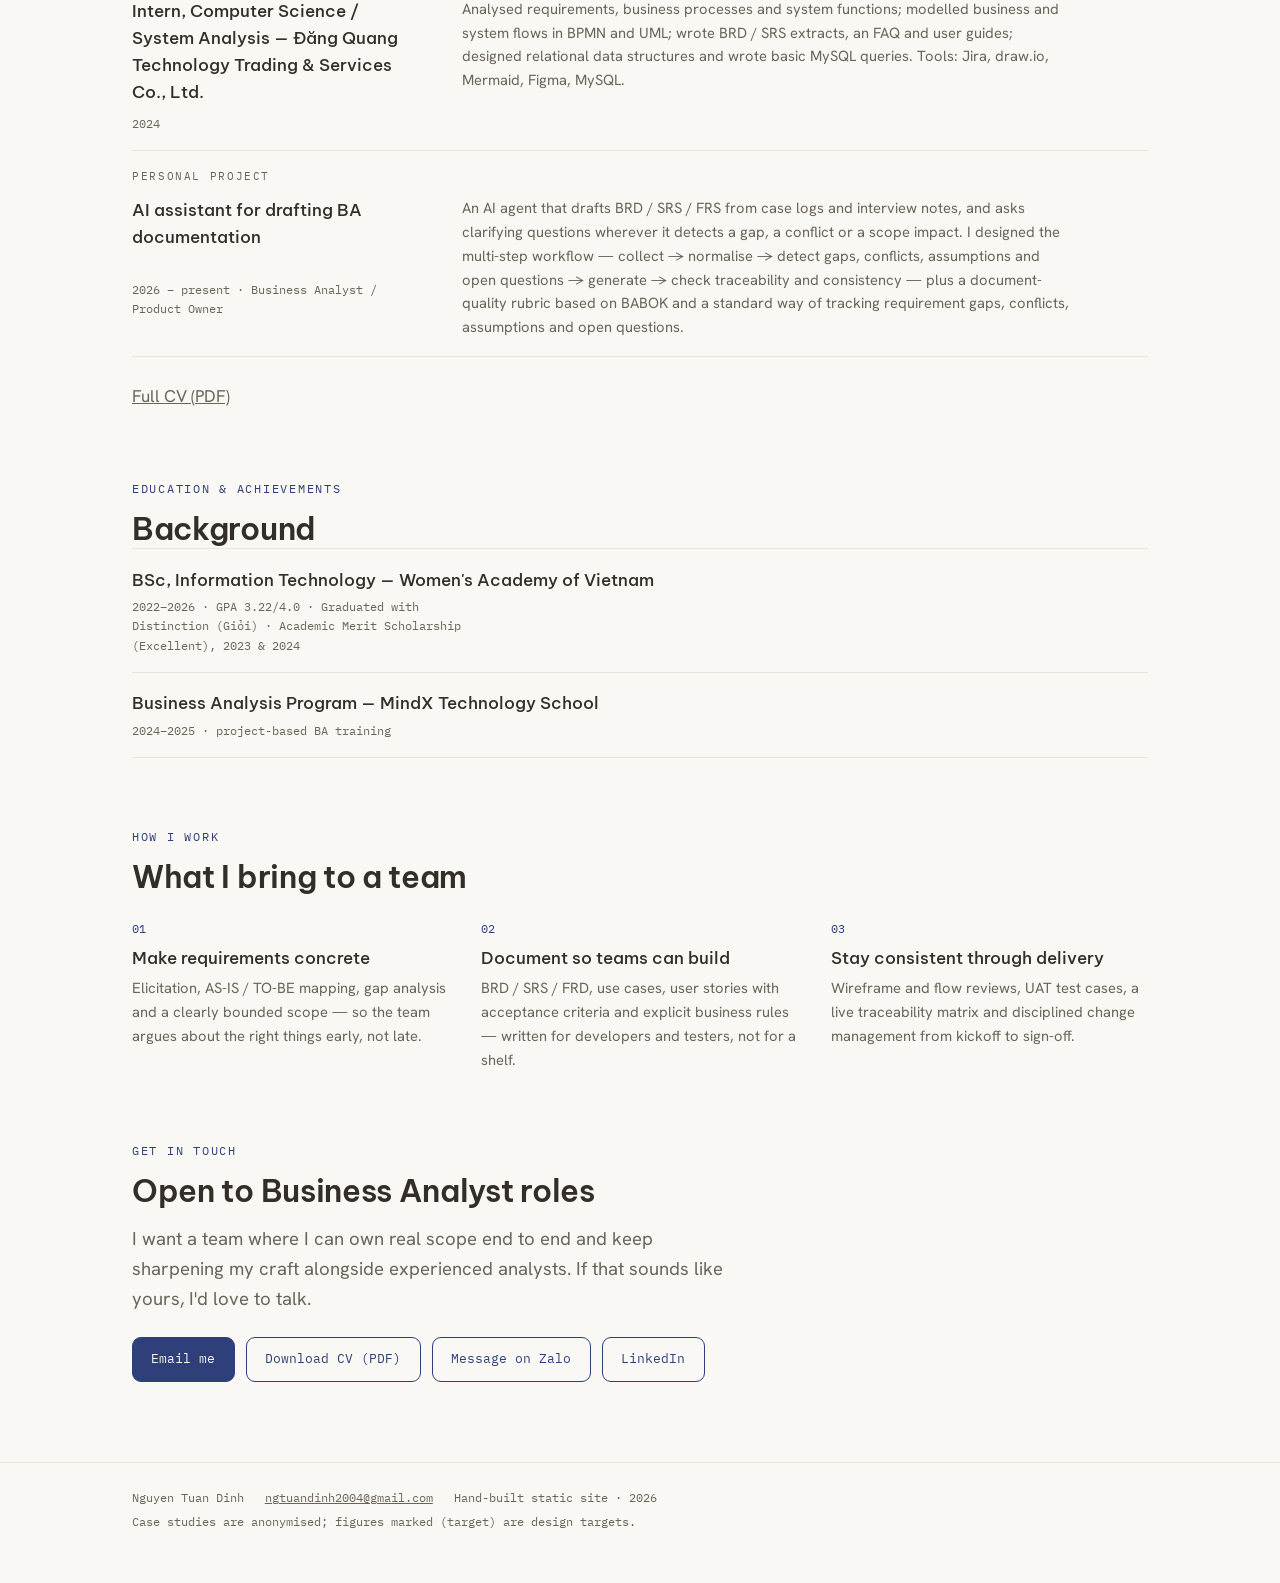
==== commit 69df6ea2: "(b) cap case-study cards + sample rows on wide screens After the container widened to 1080px, .proj " ====
--- a/index.html
+++ b/index.html
@@ -18,8 +18,8 @@
 <link rel="preconnect" href="https://fonts.googleapis.com">
 <link rel="preconnect" href="https://fonts.gstatic.com" crossorigin>
 <link rel="stylesheet" href="https://fonts.googleapis.com/css2?family=Be+Vietnam+Pro:wght@400;500;600&family=Hanken+Grotesk:wght@400;500&family=IBM+Plex+Mono:wght@400;500&display=swap">
-<link rel="stylesheet" href="assets/styles.css?v=37">
-<script src="assets/app.js?v=37"></script>
+<link rel="stylesheet" href="assets/styles.css?v=38">
+<script src="assets/app.js?v=38"></script>
 </head>
 <body>
 <a class="skip" href="#main"><span data-lang="en">Skip to content</span><span data-lang="vi">Tới nội dung chính</span></a>
--- a/assets/styles.css
+++ b/assets/styles.css
@@ -304,6 +304,13 @@
 .samples li:last-child{border-bottom:1px solid var(--line)}
 .samples .sfmt{font-family:var(--fm); font-size:.72rem; color:var(--ink-soft); white-space:nowrap}
 
+/* wide screens: keep the divider rules with the content instead of running the full column */
+@media (min-width:1180px){
+  .proj{max-width:54rem}
+  .pdesc{max-width:66ch}
+  .samples li{max-width:54rem}
+}
+
 .item{padding:1.05rem 0; border-top:1px solid var(--line)}
 .item:last-of-type{border-bottom:1px solid var(--line)}
 .item .h{font-family:var(--fh); font-weight:500; font-size:1.05rem; max-width:44rem}
